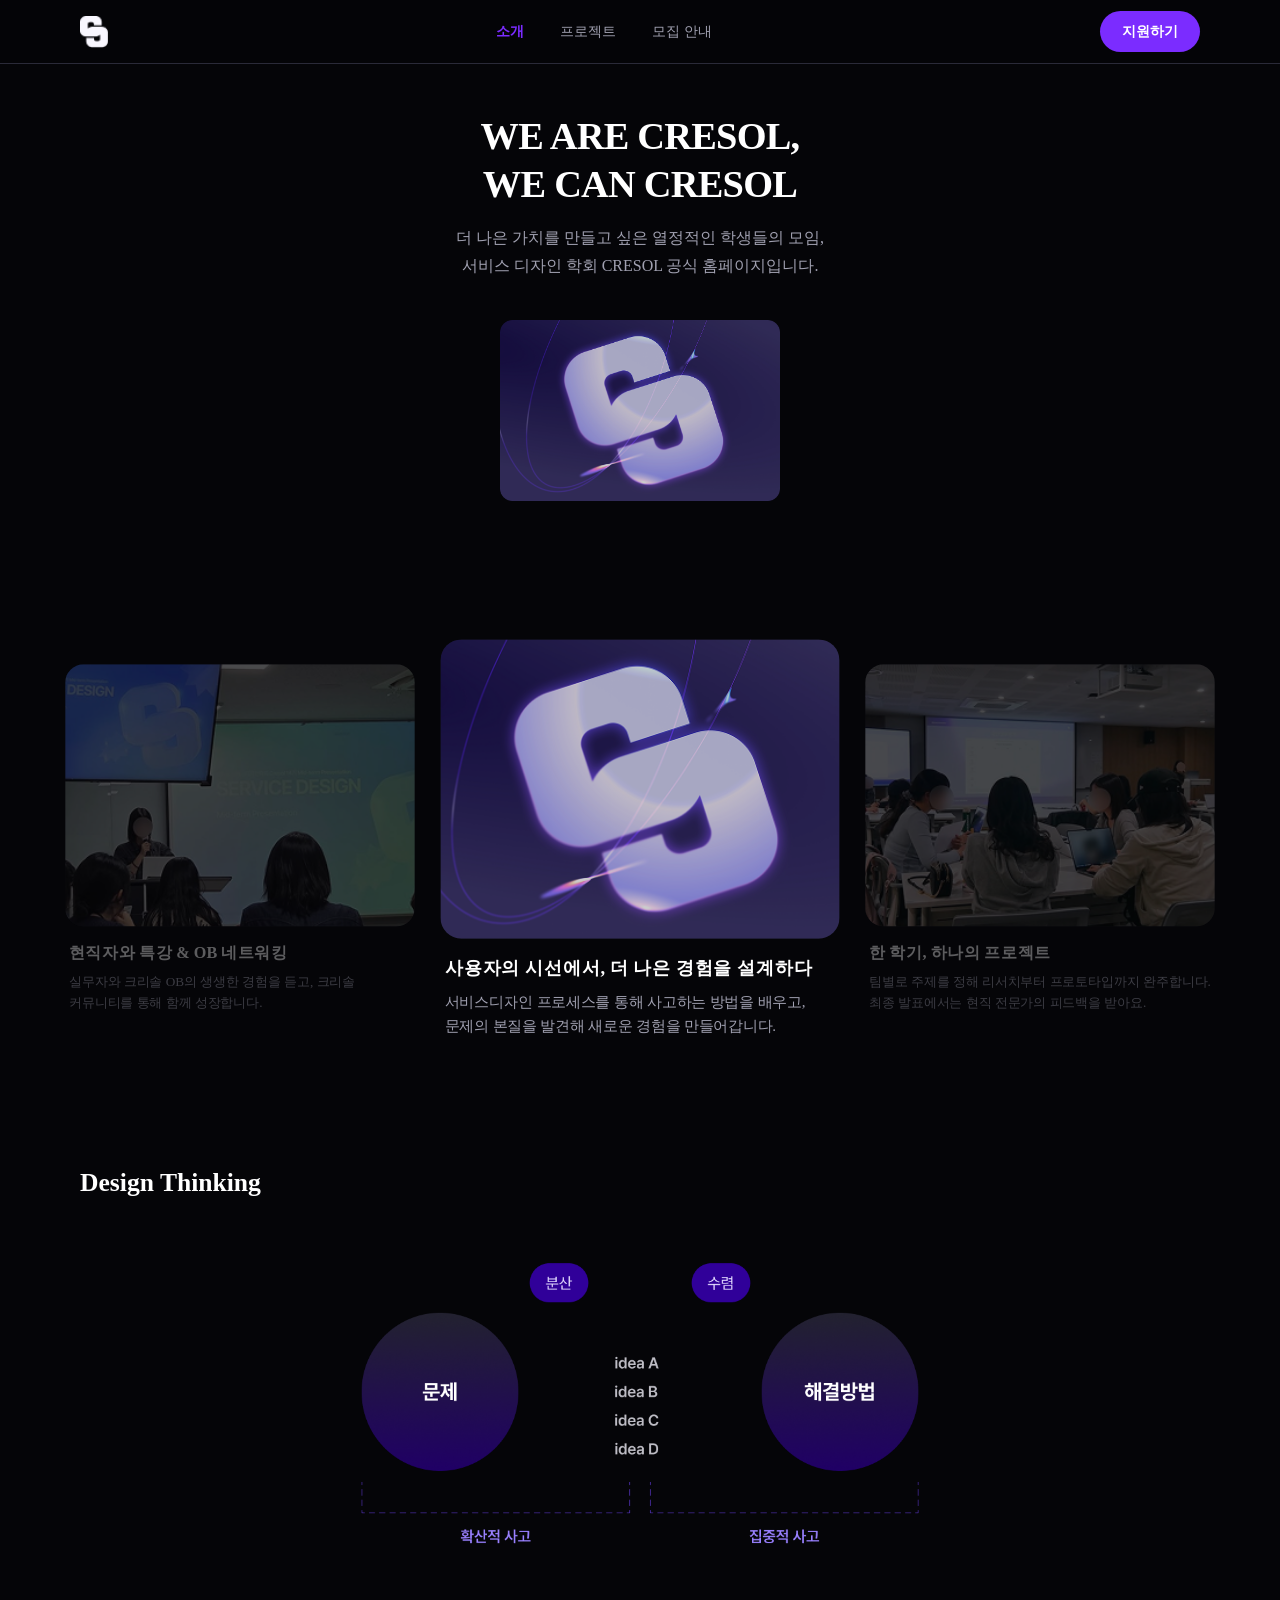
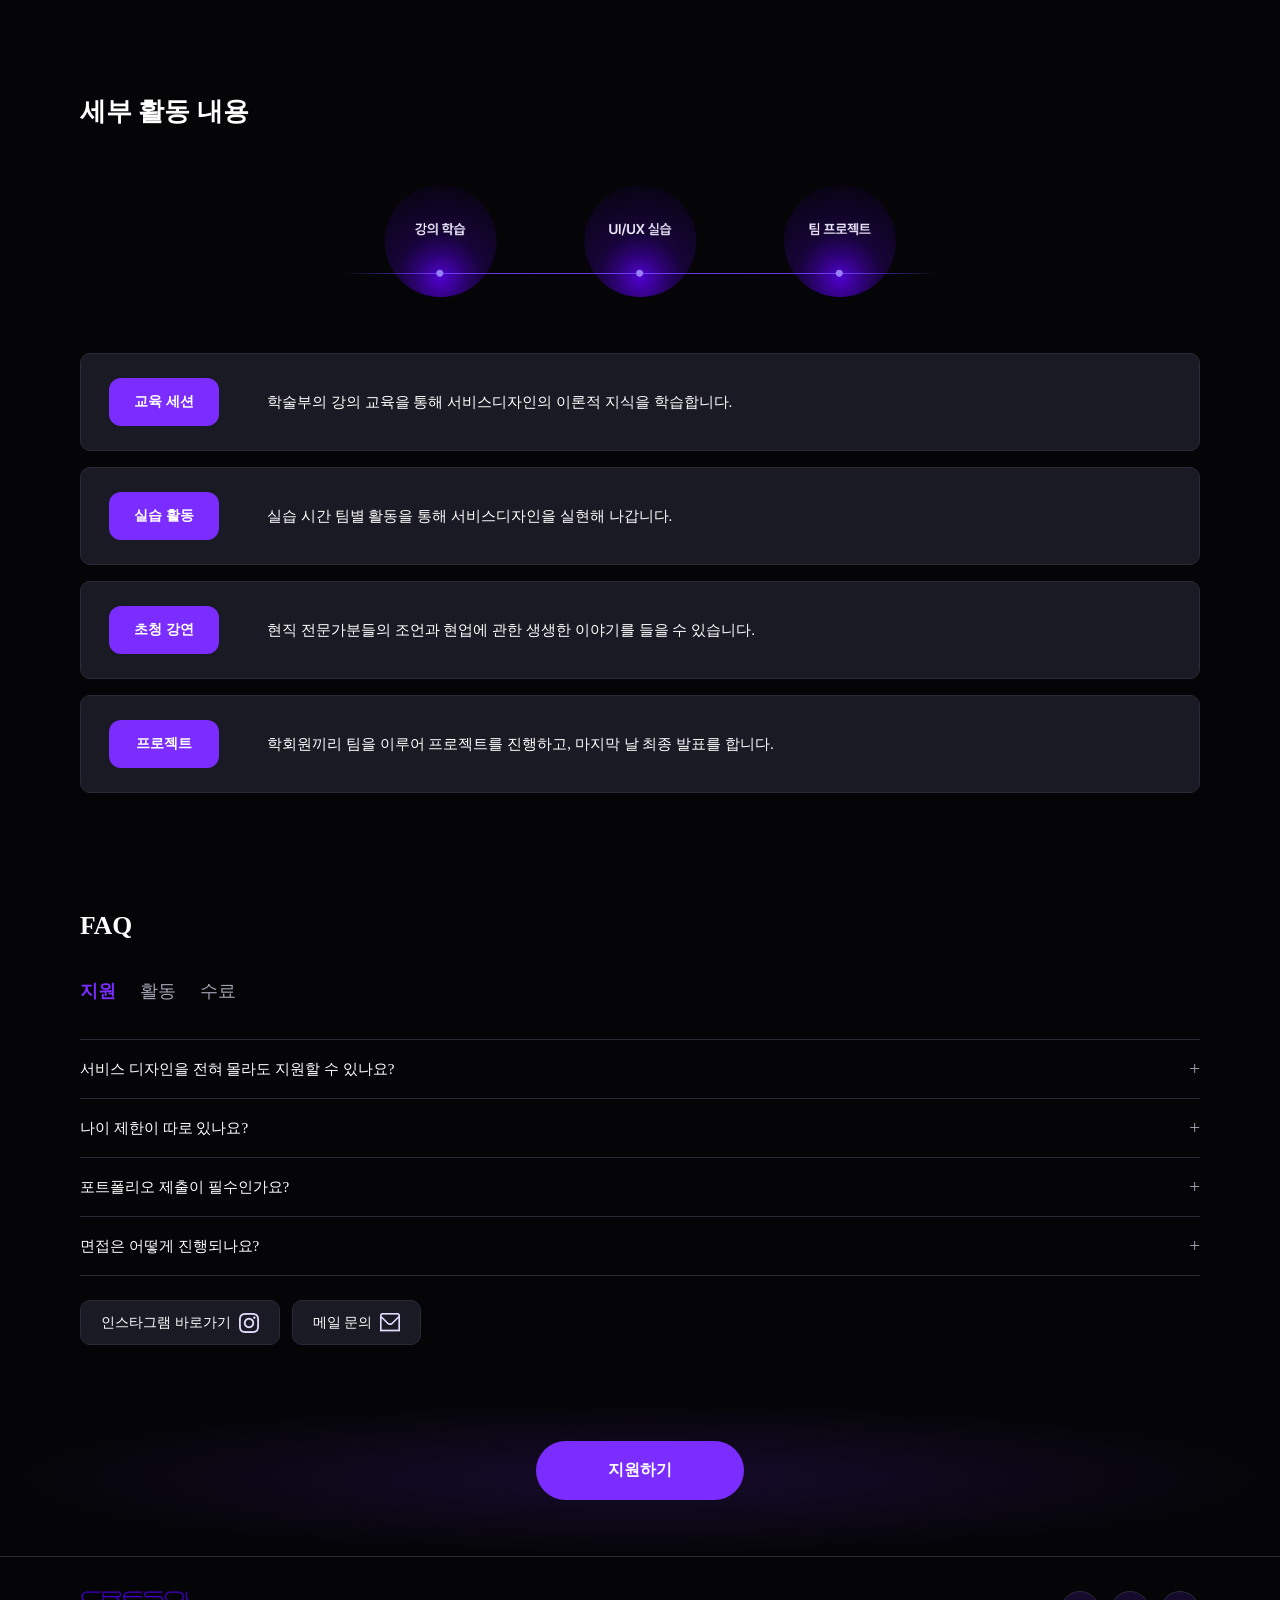
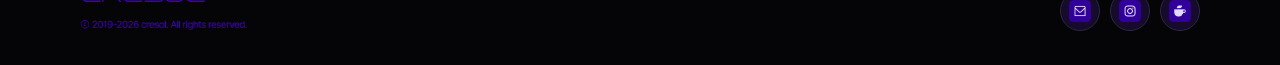
==== index.html @ 6a8fd054 "전반적인 디자인수정, 소개페이지 수정, footer/header 수정" ====
<!DOCTYPE html>
<html lang="ko">
<head>
  <meta charset="UTF-8">
  <meta name="viewport" content="width=device-width, initial-scale=1.0">
  <title>CRESOL | 소개</title>
  <link rel="stylesheet" href="css/main.css">
</head>
<body>

  <header class="header">
    <div class="container header-inner">
      <a href="index.html" class="logo">
        <img src="images/cresol_logo.png" alt="CRESOL 로고">
      </a>
      <nav class="nav" aria-label="메인 메뉴">
        <a href="index.html" class="nav-link active">소개</a>
        <a href="project.html" class="nav-link">프로젝트</a>
        <a href="recruitment.html" class="nav-link">모집 안내</a>
      </nav>
      <a href="apply.html" class="btn-apply">지원하기</a>
      <button class="menu-toggle" aria-label="메뉴 열기"><span></span><span></span><span></span></button>
    </div>
  </header>

  <main>
    <section class="hero" id="hero">
      <div class="container">
        <h1 class="hero-title">WE ARE CRESOL,<br>WE CAN CRESOL</h1>
        <p class="hero-desc">
          더 나은 가치를 만들고 싶은 열정적인 학생들의 모임,<br>
          서비스 디자인 학회 CRESOL 공식 홈페이지입니다.
        </p>
        <div class="hero-logo-center">
          <img src="images/소개_크리솔로고중앙.png" alt="CRESOL 로고">
        </div>
      </div>
    </section>

    <section class="section" id="vision">
      <div class="container">
        <div class="value-carousel">
          <article class="value-card">
            <div class="value-card-image">
              <img src="images/소개_현직자.png" alt="현직자 초청 강연">
            </div>
            <div class="value-card-body">
              <h3 class="value-card-title">현직자와 특강 & OB 네트워킹</h3>
              <p class="value-card-text">실무자와 크리솔 OB의 생생한 경험을 듣고, 크리솔 커뮤니티를 통해 함께 성장합니다.</p>
            </div>
          </article>

          <article class="value-card featured">
            <div class="value-card-image">
              <img src="images/소개_크리솔로고중앙.png" alt="CRESOL">
            </div>
            <div class="value-card-body">
              <h3 class="value-card-title">사용자의 시선에서, 더 나은 경험을 설계하다</h3>
              <p class="value-card-text">서비스디자인 프로세스를 통해 사고하는 방법을 배우고, 문제의 본질을 발견해 새로운 경험을 만들어갑니다.</p>
            </div>
          </article>

          <article class="value-card">
            <div class="value-card-image">
              <img src="images/소개_한학기.png" alt="CRESOL 한 학기 활동">
            </div>
            <div class="value-card-body">
              <h3 class="value-card-title">한 학기, 하나의 프로젝트</h3>
              <p class="value-card-text">팀별로 주제를 정해 리서치부터 프로토타입까지 완주합니다. 최종 발표에서는 현직 전문가의 피드백을 받아요.</p>
            </div>
          </article>


        </div>
      </div>
    </section>

    <section class="section thinking-section" id="thinking">
      <div class="container">
        <h2 class="section-title">Design Thinking</h2>
        <div class="thinking-image">
          <img src="images/디자인씽킹web.png" alt="디자인 씽킹 프로세스 다이어그램">
        </div>
      </div>
    </section>

    <!-- Activities -->
    <section class="section" id="activities">
      <div class="container">
        <h2 class="section-title">세부 활동 내용</h2>
        <div class="activity-icons">
          <div class="scchedule_detail">
            <img src="images/scchedule_detail.png" alt="세부 활동 내용 다이어그램">
          </div>
        </div>
        <div class="activity-list">
          <div class="activity-item">
            <span class="activity-label">교육 세션</span>
            <p></p>
            <p class="activity-desc">학술부의 강의 교육을 통해 서비스디자인의 이론적 지식을 학습합니다.</p>
          </div>
          <div class="activity-item">
            <span class="activity-label">실습 활동</span>
            <p></p>
            <p class="activity-desc">실습 시간 팀별 활동을 통해 서비스디자인을 실현해 나갑니다.</p>
          </div>
          <div class="activity-item">
            <span class="activity-label">초청 강연</span>
            <p></p>
            <p class="activity-desc">현직 전문가분들의 조언과 현업에 관한 생생한 이야기를 들을 수 있습니다.</p>
          </div>
          <div class="activity-item">
            <span class="activity-label">프로젝트</span>
            <p></p>
            <p class="activity-desc">학회원끼리 팀을 이루어 프로젝트를 진행하고, 마지막 날 최종 발표를 합니다.</p>
          </div>
        </div>
      </div>
    </section>

    <section class="section" id="faq">
      <div class="container">
        <h2 class="section-title">FAQ</h2>
    
        <!-- FAQ 탭 메뉴 -->
        <div class="faq-tabs" role="tablist">
          <button class="faq-tab active" data-tab="apply" role="tab">지원</button>
          <button class="faq-tab" data-tab="activity" role="tab">활동</button>
          <button class="faq-tab" data-tab="graduate" role="tab">수료</button>
        </div>
    
        <!-- 1. 지원 패널 -->
        <div class="faq-panel active" data-panel="apply">
          <div class="faq-list">
            
            <div class="faq-item">
              <button class="faq-question">서비스 디자인을 전혀 몰라도 지원할 수 있나요?</button>
              <div class="faq-answer">
                <p>네, 열정만 있다면 전공과 경험에 관계없이 지원할 수 있어요.</p>
                <p>학술 세션에서 기초 개념부터 단계별로 함께 배워나갑니다.</p>
              </div>
            </div>
    
            <div class="faq-item">
              <button class="faq-question">나이 제한이 따로 있나요?</button>
              <div class="faq-answer">
                <p>아니요, 서울에서 활동 가능한 4년제 대학 재학생 및 휴학생이라면 환영합니다.</p>
              </div>
            </div>
    
            <div class="faq-item">
              <button class="faq-question">포트폴리오 제출이 필수인가요?</button>
              <div class="faq-answer">
                <p>선택 사항입니다. 링크 첨부나 메일 발송을 통해 제출해 주시길 바랍니다.</p>
              </div>
            </div>
    
            <div class="faq-item">
              <button class="faq-question">면접은 어떻게 진행되나요?</button>
              <div class="faq-answer">
                <p>온라인 화상면접으로 진행됩니다. 지원 시 참여 가능한 일시를 선택해 주세요.</p>
              </div>
            </div>
    
          </div>
        </div>
    
        <!-- 2. 활동 패널 -->
        <div class="faq-panel" data-panel="activity">
          <div class="faq-list">
    
            <div class="faq-item">
              <button class="faq-question">활동은 어떤 방식으로, 얼마나 자주 진행되나요?</button>
              <div class="faq-answer">
                <p>정규 세션은 매주 1회 이루어지며, 교육 후 팀별 프로젝트 실습을 진행해요.</p>
                <p>한 학기 동안 하나의 프로젝트를 팀과 함께 완성합니다.</p>
              </div>
            </div>
    
            <div class="faq-item">
              <button class="faq-question">프로젝트는 어떻게 진행되나요?</button>
              <div class="faq-answer">
                <p>팀별로 해당 기수 주제에 맞춘 팀별 주제를 선정하고, 리서치부터 서비스 기획까지 직접 수행해요.</p>
                <p>최종 발표에서는 교수님 및 현직 전문가의 피드백을 받을 수 있습니다.</p>
              </div>
            </div>
    
            <div class="faq-item">
              <button class="faq-question">대면 세션 시 장소는 어디인가요?</button>
              <div class="faq-answer">
                <p>서울 내 공유 오피스 혹은 성신여대 스마트혁신 창업센터에서 진행됩니다.</p>
              </div>
            </div>
    
            <div class="faq-item">
              <button class="faq-question">대면/비대면 세션 기준은 어떻게 되나요?</button>
              <div class="faq-answer">
                <p>보통 격주로 진행되며, 상세 예상 일정은 모집안내 페이지를 확인해주시길 바랍니다.</p>
              </div>
            </div>
    
          </div>
        </div>
    
        <!-- 3. 수료 패널 -->
        <div class="faq-panel" data-panel="graduate">
          <div class="faq-list">
    
            <div class="faq-item">
              <button class="faq-question">수료 후에도 활동을 이어갈 수 있나요?</button>
              <div class="faq-answer">
                <p>성실히 수료한 학회원은 OB로 활동할 수 있어요.</p>
                <p>특강, 네트워킹 등 크리솔 커뮤니티로 이어집니다.</p>
              </div>
            </div>
    
            <div class="faq-item">
              <button class="faq-question">활동 기간이 1년으로 나와 있는데, 두 기수 꼭 연속으로 활동해야하나요?</button>
              <div class="faq-answer">
                <p>아니요, 한 학기 활동 후 휴회 할 수 있습니다. 단, 수료증은 두 기수 모두 활동해야만 받을 수 있습니다.</p>
              </div>
            </div>
    
          </div>
        </div>
    
        <!-- 문의 버튼 영역 -->
        <div class="contact-buttons">
          <a href="https://www.instagram.com/cresol_/" class="btn-contact" target="_blank" rel="noopener">
            인스타그램 바로가기 <img src="images/instargram_logo2.png" alt="">
          </a>
          <a href="mailto:cresolops@gmail.com" class="btn-contact">
            메일 문의 <img src="images/mail_logo2.png" alt="">
          </a>
        </div>
    
      </div>
    </section>

    <!-- CTA -->
    <section class="cta-section">
      <div class="cta-glow"></div>
      <div class="container">
        <a href="apply.html" class="btn-cta-large">지원하기</a>
      </div>
    </section>
  </main>

  <footer class="footer">
    <div class="container footer-inner">
      <div class="footer-logo">
        <img src="images/cresol_Framelogo.png" alt="CRESOL">
      </div>
      <div class="footer-sns">
        <a href="mailto:cresolops@gmail.com" aria-label="이메일 문의">
          <img src="images/mail_logo.png" alt="메일">
        </a>
        <a href="https://www.instagram.com/cresol_/" target="_blank" rel="noopener" aria-label="인스타그램">
          <img src="images/instargram_logo.png" alt="인스타그램">
        </a>
        <a href="https://cafe.naver.com/cresol" target="_blank" rel="noopener" aria-label="네이버 카페">
          <img src="images/navercafe_logo.png" alt="네이버 카페">
        </a>
      </div>
    </div>
  </footer>

  <script src="js/main.js"></script>
</body>
</html>
---- css/main.css ----
/* ===== AG Font ===== */
@font-face {
  font-family: "AG";
  src: url("../fonts/AG.woff2") format("woff2"),
       url("../fonts/AG.woff") format("woff"),
       url("../fonts/AG.ttf") format("truetype");
  font-weight: 100 900;
  font-style: normal;
  font-display: swap;
}

/* ===== Reset & Global ===== */
*,
*::before,
*::after {
  box-sizing: border-box;
  margin: 0;
  padding: 0;
}

:root {
  --color-bg: #050508;
  --color-bg-elevated: #12121a;
  --color-bg-card: #1a1a24;
  --color-bg-input: #22222e;
  --color-text: #ffffff;
  --color-text-muted: #a0a0b0;
  --color-border: #2a2a38;
  --color-purple: #7b2cff;
  --color-purple-hover: #6200FF;
  --color-purple-dim: rgba(123, 44, 255, 0.15);
  --font-main: "AG";
  --header-height: 64px;
  --max-width: 1120px;
  --radius: 10px;
  --radius-pill: 999px;
}

html {
  scroll-behavior: smooth;
}

body {
  font-family: var(--font-main);
  color: var(--color-text);
  background: var(--color-bg);
  line-height: 1.65;
  font-size: 15px;
  word-break: keep-all;
  overflow-wrap: break-word;
}

a {
  color: inherit;
  text-decoration: none;
}

img {
  max-width: 100%;
  height: auto;
  display: block;
}

ul {
  list-style: none;
}

button,
input,
select,
textarea {
  font-family: inherit;
}

button {
  cursor: pointer;
  border: none;
  background: none;
}

.container {
  width: min(100% - 32px, var(--max-width));
  margin-inline: auto;
}

.section {
  padding: 56px 0;
}

.section-title {
  font-size: clamp(1.25rem, 4vw, 1.6rem);
  font-weight: 700;
  margin-bottom: 28px;
}

.section-subtitle {
  font-size: 0.95rem;
  color: var(--color-text-muted);
  line-height: 1.7;
}

/* ===== Header ===== */
.header {
  position: sticky;
  top: 0;
  z-index: 100;
  background: rgba(5, 5, 8, 0.92);
  backdrop-filter: blur(12px);
  border-bottom: 1px solid var(--color-border);
  height: var(--header-height);
}

.header-inner {
  display: flex;
  align-items: center;
  justify-content: space-between;
  height: 100%;
  gap: 16px;
}

.logo img {
  height: 32px;
  width: auto;
}

.nav {
  display: flex;
  align-items: center;
  gap: 4px;
  flex: 1;
  justify-content: center;
}

.nav-link {
  padding: 8px 16px;
  font-size: 0.9rem;
  font-weight: 500;
  color: var(--color-text-muted);
  border-radius: var(--radius);
  transition: color 0.2s, background 0.2s;
}

.nav-link:hover,
.nav-link.active {
  color: var(--color-text);
}

.nav-link.active {
  color: var(--color-purple);
  font-weight: 700;
}

.btn-apply {
  display: inline-flex;
  align-items: center;
  justify-content: center;
  padding: 9px 22px;
  background: var(--color-purple);
  color: #fff;
  font-size: 0.875rem;
  font-weight: 600;
  border-radius: var(--radius-pill);
  transition: background 0.2s, transform 0.15s;
  white-space: nowrap;
  flex-shrink: 0;
}

.btn-apply:hover {
  background: var(--color-purple-hover);
}

.menu-toggle {
  display: none;
  flex-direction: column;
  gap: 5px;
  padding: 8px;
}

.menu-toggle span {
  display: block;
  width: 22px;
  height: 2px;
  background: var(--color-text);
  border-radius: 2px;
}

/* ===== Hero (Intro) ===== */
.hero {
  padding: 48px 0 32px;
  text-align: center;
}

.hero-title {
  font-size: clamp(1.5rem, 5vw, 2.4rem);
  font-weight: 800;
  line-height: 1.25;
  margin-bottom: 16px;
  letter-spacing: -0.02em;
}

.hero-desc {
  font-size: clamp(0.85rem, 2.5vw, 1rem);
  color: var(--color-text-muted);
  max-width: 480px;
  margin-inline: auto;
  line-height: 1.75;
}

.hero-logo-center {
  margin: 40px auto;
  max-width: 280px;
}

.hero-logo-center img {
  width: 100%;
  margin-inline: auto;
}

/* ===== Vision / Value Cards Carousel ===== */
.value-carousel {
  display: flex;
  justify-content: center;
  align-items: center;
  gap: 20px;
  position: relative;
  width: 100%;
  max-width: 1200px;
  margin: 0 auto;
  padding: 20px 0;
}

.value-card {
  flex: 0 0 min(85%, 380px);
  background: transparent;
  border: none;
  cursor: pointer;
  /* 부드러운 전환 효과 */
  transition: transform 0.6s cubic-bezier(0.25, 1, 0.5, 1), 
              opacity 0.6s cubic-bezier(0.25, 1, 0.5, 1);
  /* 기본적으로 양 옆 카드는 반투명 및 살짝 축소 */
  opacity: 0.35;
  transform: scale(0.92);
}

/* 데스크톱: 중앙에 선택된 카드 강조 */
.value-card.active {
  opacity: 1;
  transform: scale(1.05);
  cursor: default;
}

/* 이미지 영역 곡률 */
.value-card-image {
  aspect-ratio: 4 / 3;
  overflow: hidden;
  background: var(--color-bg-elevated, #1a1a24);
  border-radius: 20px;
  margin-bottom: 16px;
}

.value-card-image img {
  width: 100%;
  height: 100%;
  object-fit: cover;
}

.value-card-body {
  padding: 0 4px;
}

.value-card-title {
  font-size: 1.1rem;
  font-weight: 700;
  margin-bottom: 8px;
  line-height: 1.4;
  color: var(--color-text, #ffffff);
}

.value-card-text {
  font-size: 0.9rem;
  color: var(--color-text-muted, #a0a0b0);
  line-height: 1.65;
}

/* ===== Design Thinking ===== */

.thinking-label {
  font-size: 0.85rem;
  color: var(--color-purple);
  margin-bottom: 6px;
  font-weight: 600;
}

.thinking-title {
  font-size: clamp(1.1rem, 3vw, 1.35rem);
  font-weight: 700;
  margin-bottom: 10px;
}

.thinking-desc {
  font-size: 0.9rem;
  color: var(--color-text-muted);
  margin-bottom: 28px;
}

.thinking-image {
  max-width: 640px;
  margin-inline: auto;
}

.thinking-image img {
  width: 100%;
}

/* ===== Activity Timeline ===== */
.activity-icons {
  display: flex;
  justify-content: center;
  gap: 24px;
  margin-bottom: 32px;
  flex-wrap: wrap;
}

/* 아이콘 이미지 크기를 0.7배로 축소 */
.activity-icons img {
  transform: scale(0.7);
  /* 만약 여백 크기까지 함께 줄이고 싶다면 아래처럼 width/height를 활용하셔도 좋습니다. */
  /* width: 70%; */
  /* height: auto; */
}

.activity-icon {
  width: 72px;
  height: 72px;
  border-radius: 50%;
  background: var(--color-purple-dim);
  border: 1px solid var(--color-purple);
  display: flex;
  align-items: center;
  justify-content: center;
  font-size: 0.72rem;
  font-weight: 600;
  text-align: center;
  line-height: 1.3;
  color: var(--color-purple);
}

.activity-list {
  display: flex;
  flex-direction: column;
  gap: 16px;
}

.activity-item {
  display: flex;
  align-items: center; /* 데스크톱: 라벨과 설명을 세로 중앙 정렬 */
  gap: 24px;
  background: var(--color-bg-card, #1c1c28);
  border-radius: var(--radius, 16px);
  padding: 24px 28px;
  border: 1px solid var(--color-border, rgba(255, 255, 255, 0.05));
}

/* 라벨을 보라색 배지(버튼 형태)로 변경 */
.activity-label {
  display: inline-flex;
  align-items: center;
  justify-content: center;
  width: 110px;               /* 라벨 상자 고정 너비 */
  height: 48px;              /* 라벨 상자 높이 */
  background-color: var(--color-purple, #6200FF);
  color: #ffffff;
  font-weight: 700;
  font-size: 0.9rem;
  border-radius: 12px;       /* 둥근 모서리 */
  flex-shrink: 0;            /* 크기가 줄어들지 않도록 고정 */
  text-align: center;
}

/* 설명 텍스트 스타일 */
.activity-desc {
  font-size: 0.95rem;
  color: var(--color-text, #ffffff);
  line-height: 1.6;
  margin: 0;
}

/* ===== 모바일 반응형 (768px 이하일 때 두번째 사진처럼 변경) ===== */
@media (max-width: 768px) {
  .activity-item {
    flex-direction: column;  /* 위아래 세로 배치 */
    align-items: flex-start; /* 왼쪽 정렬 */
    gap: 16px;
    padding: 20px;
  }

  .activity-label {
    width: auto;             /* 모바일에서는 글자 길이에 맞춰 너비 자동 수용 */
    padding: 0 16px;         /* 좌우 여백 */
    height: 40px;            /* 모바일 배지 높이 살짝 축소 */
    font-size: 0.85rem;
  }

  .activity-desc {
    font-size: 0.875rem;
  }
}

/* ===== FAQ Tabs ===== */
.faq-tabs {
  display: flex;
  gap: 24px; /* 글자 간격 조정 */
  margin-bottom: 32px;
  flex-wrap: wrap;
}

.faq-tab {
  padding: 4px 0;
  font-size: 1.1rem;
  font-weight: 500;
  color: var(--color-text-muted);
  background: transparent;
  border: none;
  cursor: pointer;
  transition: all 0.2s;
}

/* 선택된 탭(active) 및 마우스 호버 시 글자 강조 */
.faq-tab.active,
.faq-tab:hover {
  background: transparent;
  color: var(--color-purple); /* 또는 활성화하고 싶은 글자 색상 */
  font-weight: 700;
}

/* ===== FAQ Panels ===== */
.faq-panel {
  display: none;
}

.faq-panel.active {
  display: block;
}

/* ===== FAQ List & Item ===== */
.faq-list {
  border-top: 1px solid var(--color-border);
}

.faq-item {
  border-bottom: 1px solid var(--color-border);
}

.faq-question {
  width: 100%;
  display: flex;
  align-items: center;
  justify-content: space-between;
  gap: 16px;
  padding: 18px 0;
  font-size: 0.95rem;
  font-weight: 500;
  text-align: left;
  color: var(--color-text);
  background: transparent;
  border: none;
  cursor: pointer;
}

.faq-question::after {
  content: "+";
  font-size: 1.2rem;
  color: var(--color-text-muted);
  flex-shrink: 0;
}

.faq-item.open .faq-question::after {
  content: "−";
}

/* 답변 영역 스타일 */
.faq-answer {
  max-height: 0;
  overflow: hidden;
  opacity: 0;
  transition: all 0.3s ease;
}

/* 답변이 열렸을 때 */
.faq-item.open .faq-answer {
  max-height: 500px;
  opacity: 1;
  padding-top: 4px;
  padding-bottom: 20px;
}

/* 답변 텍스트(p 태그) - 폰트 크기, 두께, 색상 조정 */
.faq-answer p {
  font-size: 0.85rem;                /* 질문(0.95rem)보다 더 작은 크기 */
  font-weight: 400;                 /* 더 얇은 글씨 두께 */
  color: rgba(255, 255, 255, 0.65);  /* 흐린 반투명 흰색 (또나 var(--color-text-muted)) */
  line-height: 1.6;                 /* 줄간격 설정 */
  margin-bottom: 6px;               /* 문단 간격 */
}

/* 마지막 문단 밑 여백 제거 */
.faq-answer p:last-child {
  margin-bottom: 0;
}

.contact-buttons {
  display: flex;
  gap: 12px;
  margin-top: 24px;
  flex-wrap: wrap;
}

.btn-contact {
  display: inline-flex;
  align-items: center;
  gap: 8px;
  padding: 10px 20px;
  background: var(--color-bg-card);
  color: var(--color-text);
  font-size: 0.875rem;
  font-weight: 500;
  border-radius: var(--radius);
  border: 1px solid var(--color-border);
  transition: border-color 0.2s, background 0.2s;
}

.btn-contact:hover {
  border-color: var(--color-purple);
  background: var(--color-purple-dim);
}

.btn-contact img {
  width: 20px;
  height: 20px;
  object-fit: contain;
}

/* ===== CTA ===== */
.cta-section {
  padding: 40px 0 56px;
  text-align: center;
  position: relative;
}

.cta-glow {
  position: absolute;
  inset: 0;
  background: radial-gradient(ellipse at center, var(--color-purple-dim) 0%, transparent 70%);
  pointer-events: none;
}

.btn-cta-large {
  position: relative;
  display: inline-flex;
  align-items: center;
  justify-content: center;
  padding: 16px 72px;
  background: var(--color-purple);
  color: #fff;
  font-size: 1rem;
  font-weight: 600;
  border-radius: var(--radius-pill);
  transition: background 0.2s, transform 0.15s;
}

.btn-cta-large:hover {
  background: var(--color-purple-hover);
  transform: translateY(-1px);
}

/* ===== Project Page ===== */
.page-header {
  padding: 40px 0 24px;
}

.page-title {
  font-size: clamp(1.5rem, 4vw, 2rem);
  font-weight: 800;
  margin-bottom: 20px;
}

.filter-select {
  display: inline-flex;
  align-items: center;
  gap: 8px;
  padding: 10px 18px;
  border: 1px solid var(--color-border);
  border-radius: var(--radius-pill);
  font-size: 0.875rem;
  background: var(--color-bg-card);
  color: var(--color-text);
}

.filter-select select {
  border: none;
  background: transparent;
  font-family: inherit;
  font-size: inherit;
  color: inherit;
  cursor: pointer;
  outline: none;
}

.project-grid {
  display: grid;
  grid-template-columns: repeat(3, 1fr);
  gap: 20px;
  margin-bottom: 40px;
}

.project-card {
  border-radius: var(--radius);
  overflow: hidden;
  background: var(--color-bg-card);
  border: 1px solid var(--color-border);
  transition: transform 0.2s, border-color 0.2s;
  display: block;
}

.project-card:hover {
  transform: translateY(-3px);
  border-color: var(--color-purple);
}

.project-cover {
  aspect-ratio: 16 / 10;
  overflow: hidden;
  background: var(--color-bg-elevated);
}

.project-cover img {
  width: 100%;
  height: 100%;
  object-fit: cover;
}

.project-body {
  padding: 14px 16px 18px;
}

.project-cohort {
  display: inline-block;
  font-size: 0.72rem;
  font-weight: 600;
  color: var(--color-purple);
  background: var(--color-purple-dim);
  padding: 3px 10px;
  border-radius: var(--radius-pill);
  margin-bottom: 8px;
}

.project-name {
  font-size: 0.95rem;
  font-weight: 700;
  margin-bottom: 6px;
}

.project-desc {
  font-size: 0.8rem;
  color: var(--color-text-muted);
  line-height: 1.5;
  display: -webkit-box;
  -webkit-line-clamp: 2;
  -webkit-box-orient: vertical;
  overflow: hidden;
}

/* ===== Pagination ===== */
.pagination {
  display: flex;
  align-items: center;
  justify-content: center;
  gap: 4px;
  padding-bottom: 56px;
}

.pagination button {
  min-width: 36px;
  height: 36px;
  display: flex;
  align-items: center;
  justify-content: center;
  font-size: 0.875rem;
  color: var(--color-text-muted);
  border-radius: var(--radius);
  transition: background 0.15s, color 0.15s;
}

.pagination button:hover:not(:disabled) {
  background: var(--color-bg-card);
  color: var(--color-text);
}

.pagination button.active {
  background: var(--color-purple);
  color: #fff;
  font-weight: 600;
}

.pagination button:disabled {
  opacity: 0.3;
  cursor: not-allowed;
}

/* ===== Project Detail ===== */
.detail-hero {
  padding: 40px 0 32px;
}

.detail-cohort {
  display: inline-block;
  font-size: 0.8rem;
  font-weight: 600;
  color: var(--color-purple);
  margin-bottom: 12px;
}

.detail-title {
  font-size: clamp(1.4rem, 4vw, 2rem);
  font-weight: 800;
  margin-bottom: 12px;
}

.detail-desc {
  color: var(--color-text-muted);
  font-size: 0.95rem;
  line-height: 1.7;
  margin-bottom: 32px;
}

.detail-cover {
  border-radius: var(--radius);
  overflow: hidden;
  margin-bottom: 24px;
  border: 1px solid var(--color-border);
}

.detail-gallery {
  display: grid;
  grid-template-columns: repeat(2, 1fr);
  gap: 12px;
}

.detail-gallery img {
  border-radius: var(--radius);
  border: 1px solid var(--color-border);
}

.detail-members {
  margin-top: 24px;
  padding: 20px;
  background: var(--color-bg-card);
  border-radius: var(--radius);
  border: 1px solid var(--color-border);
}

.detail-members h3 {
  font-size: 0.9rem;
  margin-bottom: 8px;
  color: var(--color-purple);
}

.detail-members p {
  font-size: 0.875rem;
  color: var(--color-text-muted);
}

.btn-back {
  display: inline-flex;
  align-items: center;
  gap: 6px;
  margin-bottom: 24px;
  font-size: 0.875rem;
  color: var(--color-text-muted);
  transition: color 0.2s;
}

.btn-back:hover {
  color: var(--color-purple);
}

/* ===== Recruitment ===== */
.schedule-timeline {
  display: flex;
  align-items: stretch;
  gap: 8px;
  flex-wrap: wrap;
}

.schedule-step {
  flex: 1;
  min-width: 130px;
  background: var(--color-bg-card);
  border-radius: var(--radius);
  padding: 18px 14px;
  text-align: center;
  border: 1px solid var(--color-border);
}

.schedule-step-title {
  font-size: 0.85rem;
  font-weight: 700;
  margin-bottom: 6px;
}

.schedule-step-date {
  font-size: 0.8rem;
  color: var(--color-text-muted);
}

.schedule-arrow {
  display: flex;
  align-items: center;
  color: var(--color-purple);
  font-size: 1.1rem;
}

.schedule-note {
  margin-top: 14px;
  font-size: 0.8rem;
  color: var(--color-text-muted);
}

.info-table {
  width: 100%;
  border-collapse: collapse;
}

.info-table tr {
  border-bottom: 1px solid var(--color-border);
}

.info-table th,
.info-table td {
  padding: 16px 0;
  text-align: left;
  font-size: 0.9rem;
  vertical-align: top;
}

.info-table th {
  width: 110px;
  font-weight: 600;
  color: var(--color-text);
}

.info-table td {
  color: var(--color-text-muted);
}

.eligibility-box {
  background: var(--color-bg-card);
  border-radius: var(--radius);
  padding: 24px;
  font-size: 0.95rem;
  line-height: 1.7;
  border: 1px solid var(--color-border);
}

.week-grid {
  display: grid;
  grid-template-columns: repeat(3, 1fr);
  gap: 12px;
}

.week-card {
  background: var(--color-bg-card);
  border-radius: var(--radius);
  padding: 16px;
  border: 1px solid var(--color-border);
  min-height: 120px;
}

.week-card-num {
  font-size: 0.75rem;
  font-weight: 700;
  color: var(--color-purple);
  margin-bottom: 8px;
}

.week-card-title {
  font-size: 0.85rem;
  font-weight: 600;
  margin-bottom: 6px;
}

.week-card-desc {
  font-size: 0.75rem;
  color: var(--color-text-muted);
  line-height: 1.5;
}

/* ===== Apply Form ===== */
.apply-form-section {
  padding-top: 0;
  padding-bottom: 64px;
}

.apply-form {
  max-width: 760px;
  margin-inline: auto;
}

.form-fieldset {
  border: none;
  margin-bottom: 40px;
}

.form-legend {
  font-size: 1.15rem;
  font-weight: 700;
  margin-bottom: 20px;
  padding-bottom: 12px;
  border-bottom: 2px solid var(--color-purple);
  width: 100%;
}

.form-group {
  margin-bottom: 18px;
}

.form-row {
  display: grid;
  grid-template-columns: 1fr 1fr;
  gap: 16px;
}

.form-label {
  display: block;
  font-size: 0.875rem;
  font-weight: 600;
  margin-bottom: 8px;
}

.required {
  color: #ff6b6b;
}

.form-input,
.form-textarea,
.form-select {
  width: 100%;
  padding: 12px 16px;
  border: 1px solid var(--color-border);
  border-radius: var(--radius);
  font-family: inherit;
  font-size: 0.95rem;
  background: var(--color-bg-input);
  color: var(--color-text);
  transition: border-color 0.2s;
}

.form-input:focus,
.form-textarea:focus,
.form-select:focus {
  outline: none;
  border-color: var(--color-purple);
}

.form-textarea {
  resize: vertical;
  min-height: 140px;
  line-height: 1.65;
}

.form-checkbox-label,
.form-radio-label {
  display: flex;
  align-items: flex-start;
  gap: 10px;
  font-size: 0.875rem;
  cursor: pointer;
  margin-bottom: 8px;
}

.form-checkbox-label input,
.form-radio-label input {
  width: 18px;
  height: 18px;
  margin-top: 2px;
  flex-shrink: 0;
  accent-color: var(--color-purple);
}

.form-radio-group {
  display: flex;
  flex-wrap: wrap;
  gap: 12px 20px;
}

.form-help {
  margin-top: 10px;
  font-size: 0.8rem;
  color: var(--color-text-muted);
  line-height: 1.6;
}

.privacy-box {
  background: var(--color-bg-card);
  border: 1px solid var(--color-border);
  border-radius: var(--radius);
  padding: 16px;
  font-size: 0.8rem;
  color: var(--color-text-muted);
  line-height: 1.65;
  max-height: 160px;
  overflow-y: auto;
  margin-bottom: 12px;
}

.photo-upload {
  display: flex;
  gap: 16px;
  align-items: flex-start;
}

.photo-preview {
  width: 100px;
  height: 130px;
  background: var(--color-bg-input);
  border: 1px dashed var(--color-border);
  border-radius: var(--radius);
  display: flex;
  align-items: center;
  justify-content: center;
  font-size: 0.75rem;
  color: var(--color-text-muted);
  overflow: hidden;
  flex-shrink: 0;
}

.photo-preview img {
  width: 100%;
  height: 100%;
  object-fit: cover;
}

.dob-row {
  display: flex;
  gap: 8px;
}

.dob-row select {
  flex: 1;
}

.skills-grid {
  display: grid;
  grid-template-columns: repeat(3, 1fr);
  gap: 10px;
}

.schedule-grid {
  overflow-x: auto;
  margin-top: 12px;
}

.schedule-grid table {
  width: 100%;
  border-collapse: collapse;
  font-size: 0.8rem;
  min-width: 400px;
}

.schedule-grid th,
.schedule-grid td {
  border: 1px solid var(--color-border);
  padding: 8px;
  text-align: center;
}

.schedule-grid th {
  background: var(--color-bg-card);
  font-weight: 600;
}

.autosave-status {
  font-size: 0.85rem;
  color: var(--color-text-muted);
  min-height: 1.4em;
  margin-top: 8px;
  opacity: 0;
  transition: opacity 0.3s;
}

.autosave-status.visible {
  opacity: 1;
}

.autosave-status.saved,
.autosave-status.restored {
  color: #6ee7a0;
}

.autosave-status.error {
  color: #ff6b6b;
}

.form-message {
  font-size: 0.9rem;
  line-height: 1.6;
  white-space: pre-line;
  margin-bottom: 16px;
}

.form-message.error {
  color: #ff6b6b;
  padding: 12px 16px;
  background: rgba(255, 107, 107, 0.1);
  border-radius: var(--radius);
}

.form-message.success {
  color: #6ee7a0;
  padding: 12px 16px;
  background: rgba(110, 231, 160, 0.1);
  border-radius: var(--radius);
}

.form-actions {
  display: flex;
  gap: 12px;
  justify-content: center;
  flex-wrap: wrap;
  padding-top: 8px;
}

.btn-form-primary,
.btn-form-secondary {
  padding: 14px 48px;
  font-size: 0.95rem;
  font-weight: 600;
  border-radius: var(--radius-pill);
  transition: background 0.2s, opacity 0.2s;
}

.btn-form-primary {
  background: var(--color-purple);
  color: #fff;
}

.btn-form-primary:hover:not(:disabled) {
  background: var(--color-purple-hover);
}

.btn-form-primary:disabled {
  opacity: 0.5;
  cursor: not-allowed;
}

.btn-form-secondary {
  background: var(--color-bg-card);
  color: var(--color-text);
  border: 1px solid var(--color-border);
}

.btn-form-secondary:hover:not(:disabled) {
  border-color: var(--color-purple);
}

.apply-intro {
  margin-bottom: 32px;
  font-size: 0.9rem;
  color: var(--color-text-muted);
  line-height: 1.7;
}

.apply-intro a {
  color: var(--color-purple);
  text-decoration: underline;
}

/* ===== Complete Page ===== */
.complete-section {
  min-height: calc(100vh - var(--header-height) - 120px);
  display: flex;
  flex-direction: column;
  justify-content: center;
  padding: 64px 0;
}

.complete-title {
  font-size: clamp(1.5rem, 5vw, 2.2rem);
  font-weight: 800;
  margin-bottom: 16px;
}

.complete-desc {
  font-size: 1rem;
  color: var(--color-text-muted);
  margin-bottom: 48px;
  line-height: 1.7;
}

.btn-complete {
  display: inline-flex;
  padding: 14px 56px;
  background: var(--color-bg-card);
  color: var(--color-text);
  font-size: 0.95rem;
  font-weight: 600;
  border-radius: var(--radius);
  border: 1px solid var(--color-border);
  transition: border-color 0.2s;
}

.btn-complete:hover {
  border-color: var(--color-purple);
}

/* ===== Footer ===== */
.footer {
  background: var(--color-bg);
  border-top: 1px solid var(--color-border);
  padding: 32px 0;
}

.footer-inner {
  display: flex;
  align-items: center;
  justify-content: space-between;
  gap: 24px;
  flex-wrap: wrap;
}

.footer-logo img {
  height: 44px;
  width: auto;
}

.footer-sns {
  display: flex;
  gap: 10px;
}

.footer-sns a {
  display: flex;
  align-items: center;
  justify-content: center;
  width: 40px;
  height: 40px;
  border-radius: 50%;
  overflow: hidden;
  background: var(--color-purple-dim);
  border: 1px solid var(--color-border);
  transition: border-color 0.2s, transform 0.15s;
}

.footer-sns a:hover {
  border-color: var(--color-purple);
  transform: translateY(-2px);
}

.footer-sns img {
  width: 22px;
  height: 22px;
  object-fit: contain;
}

/* ===== Responsive ===== */
@media (max-width: 900px) {
  .project-grid {
    grid-template-columns: repeat(2, 1fr);
  }

  .week-grid {
    grid-template-columns: repeat(2, 1fr);
  }

  .activity-item {
    grid-template-columns: 1fr;
    gap: 8px;
  }
}

@media (max-width: 768px) {
  .menu-toggle {
    display: flex;
  }

  .nav {
    display: none;
    position: absolute;
    top: var(--header-height);
    left: 0;
    right: 0;
    flex-direction: column;
    background: var(--color-bg);
    border-bottom: 1px solid var(--color-border);
    padding: 12px 16px;
  }

  .nav.open {
    display: flex;
  }

  .nav-link {
    width: 100%;
    padding: 12px 16px;
  }

  .header-inner .btn-apply {
    display: none;
  }

  .header-inner .btn-apply.mobile-show {
    display: inline-flex;
  }

  .project-grid {
    grid-template-columns: 1fr;
  }

  .form-row {
    grid-template-columns: 1fr;
  }

  .skills-grid {
    grid-template-columns: repeat(2, 1fr);
  }

  .photo-upload {
    flex-direction: column;
  }

  .schedule-timeline {
    flex-direction: column;
  }

  .schedule-arrow {
    transform: rotate(90deg);
    justify-content: center;
  }

  .detail-gallery {
    grid-template-columns: 1fr;
  }
}

/* ===== 모바일 반응형 (768px 이하일 때 세로 배치) ===== */
@media (max-width: 768px) {
  .value-carousel {
    flex-direction: column; /* 세로 세열 */
    gap: 36px;
  }

  .value-card {
    flex: 1 1 100%;
    width: 100%;
    max-width: 100%;
    opacity: 1 !important;    /* 모바일에서는 모두 선명하게 */
    transform: none !important; /* 모바일 크기 변형 해제 */
    cursor: default;
  }
}

@media (max-width: 320px) {
  .container {
    width: min(100% - 24px, var(--max-width));
  }

  .btn-cta-large {
    padding: 14px 48px;
    width: 100%;
  }
}
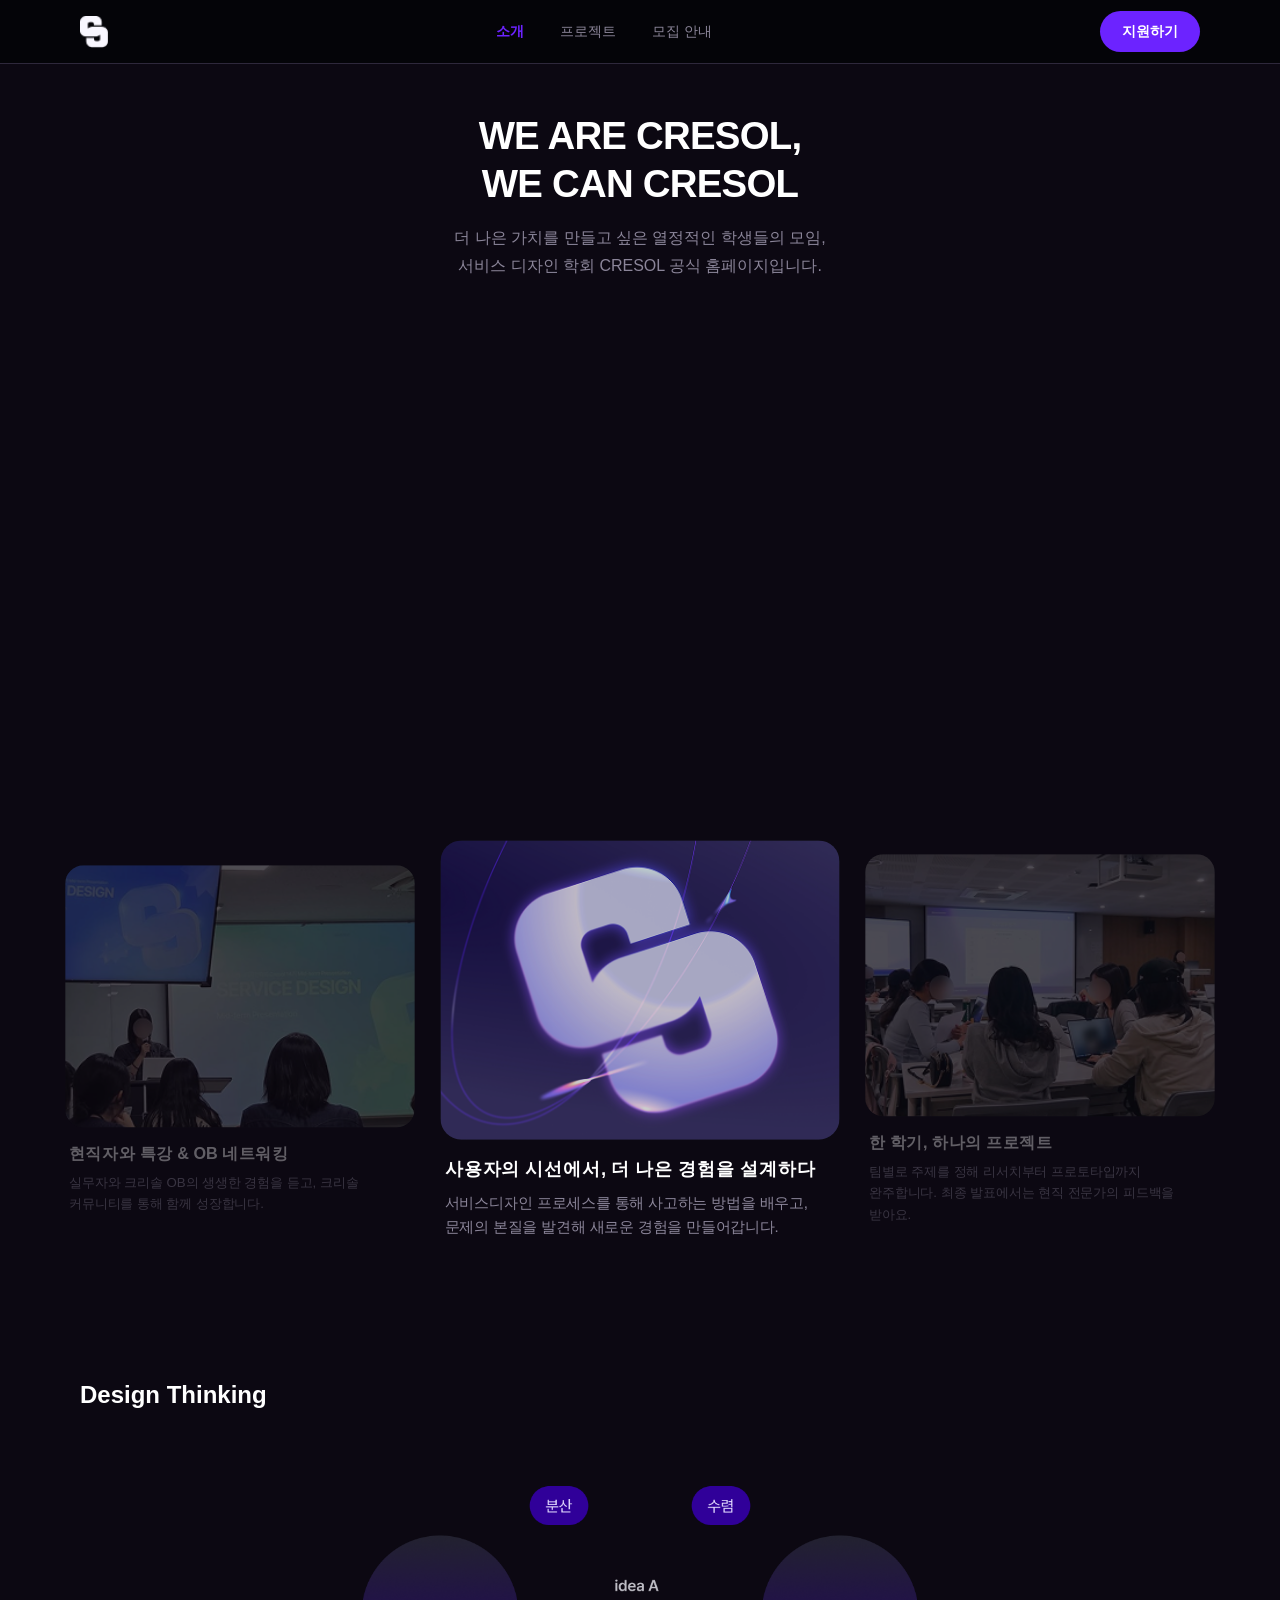
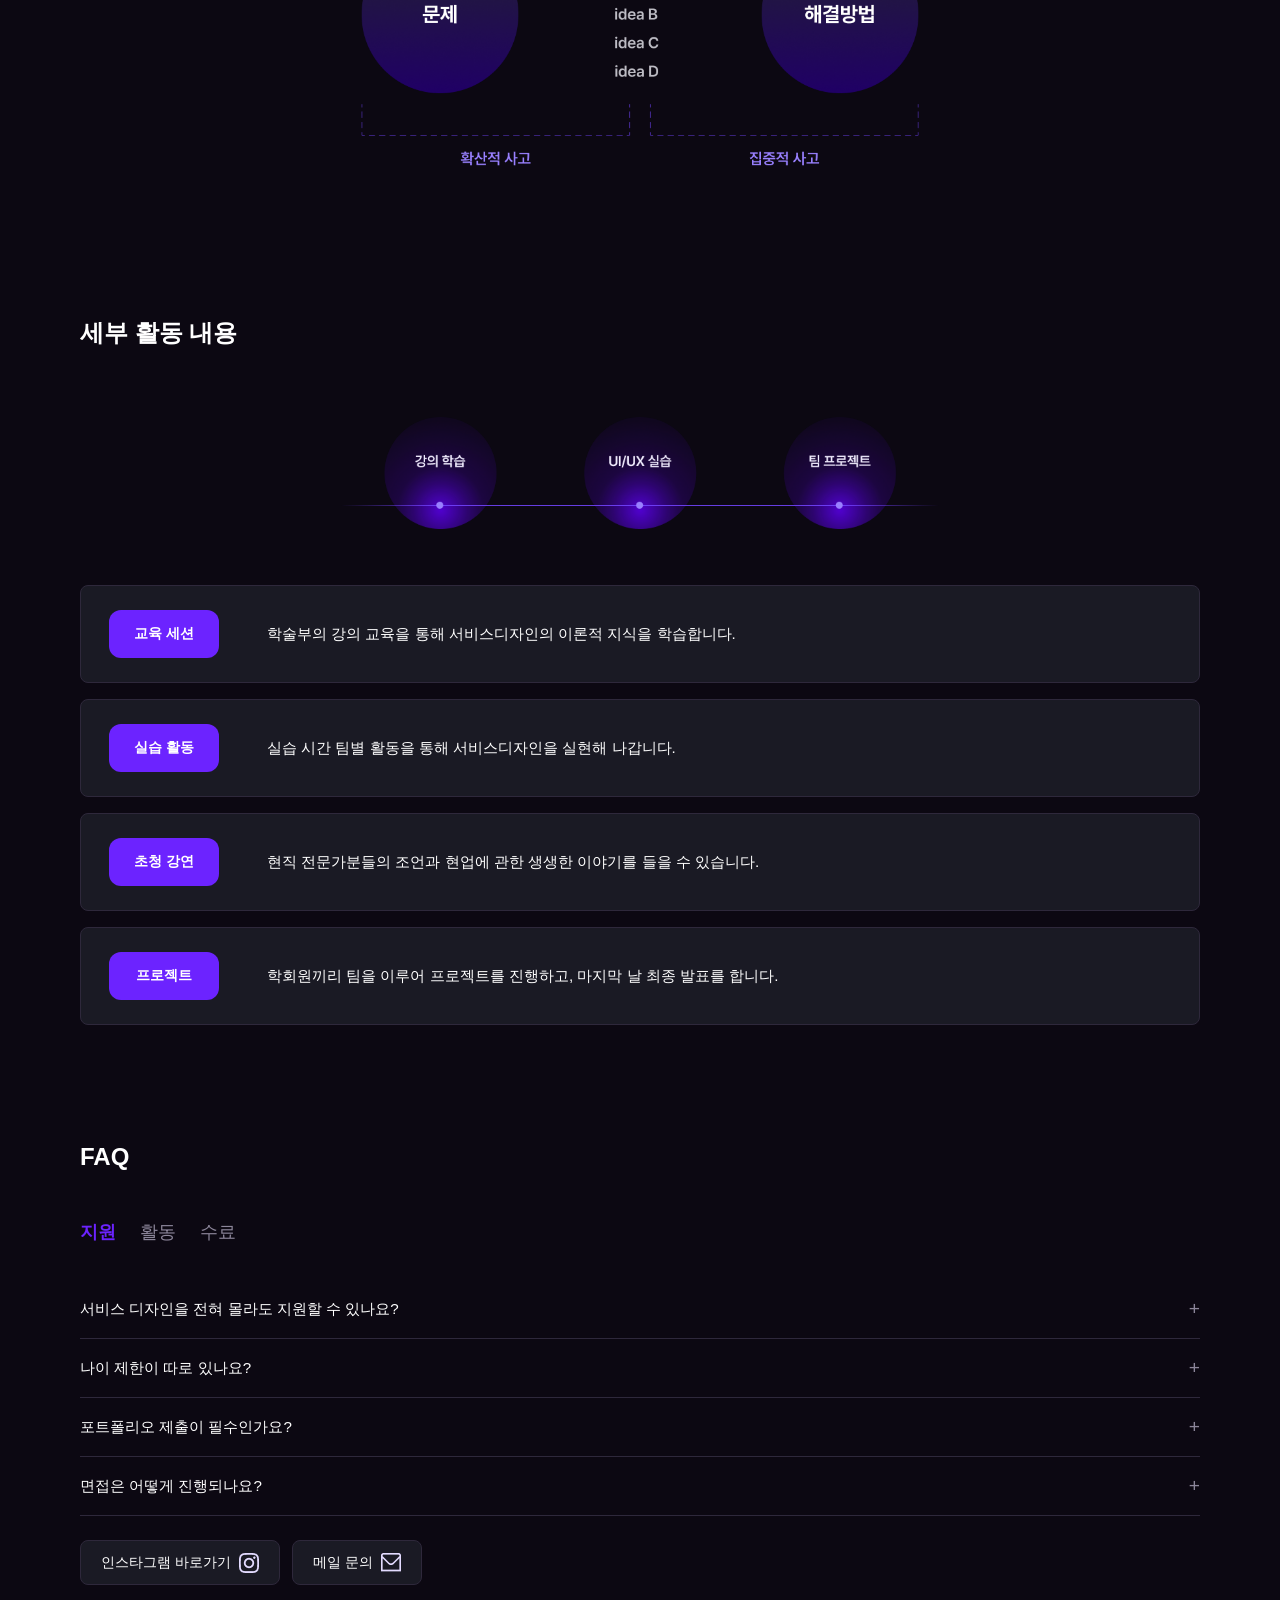
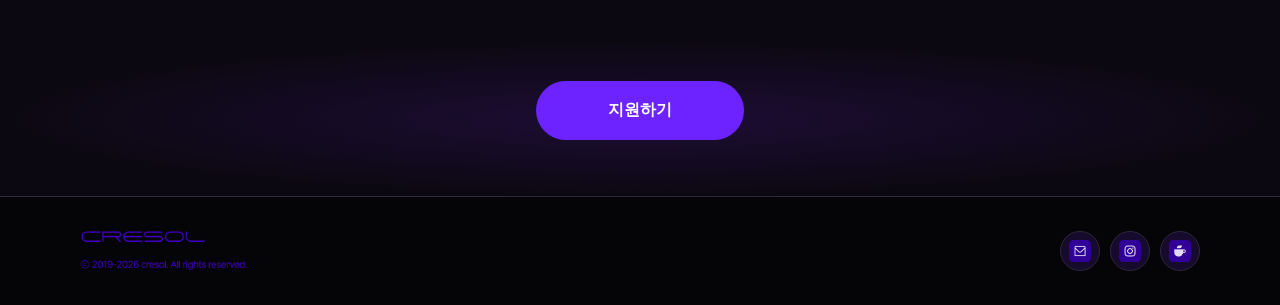
==== commit 7cd18cf6: "소개, 모집 완료, 프로젝트 수정중" ====
--- a/index.html
+++ b/index.html
@@ -31,8 +31,10 @@
           더 나은 가치를 만들고 싶은 열정적인 학생들의 모임,<br>
           서비스 디자인 학회 CRESOL 공식 홈페이지입니다.
         </p>
-        <div class="hero-logo-center">
-          <img src="images/소개_크리솔로고중앙.png" alt="CRESOL 로고">
+        <div class="cresol_motion">
+          <video src="images/cresol_motion_01.mp4" autoplay loop muted playsinline width="100%">
+            사용자의 브라우저가 비디오 태그를 지원하지 않습니다.
+          </video>
         </div>
       </div>
     </section>
@@ -229,7 +231,7 @@
           <a href="https://www.instagram.com/cresol_/" class="btn-contact" target="_blank" rel="noopener">
             인스타그램 바로가기 <img src="images/instargram_logo2.png" alt="">
           </a>
-          <a href="mailto:cresolops@gmail.com" class="btn-contact">
+          <a href="https://mail.google.com/mail/?view=cm&fs=1&to=cresolops@gmail.com" class="btn-contact">
             메일 문의 <img src="images/mail_logo2.png" alt="">
           </a>
         </div>
@@ -252,7 +254,7 @@
         <img src="images/cresol_Framelogo.png" alt="CRESOL">
       </div>
       <div class="footer-sns">
-        <a href="mailto:cresolops@gmail.com" aria-label="이메일 문의">
+        <a href="https://mail.google.com/mail/?view=cm&fs=1&to=cresolops@gmail.com" target="_blank" aria-label="이메일 문의">
           <img src="images/mail_logo.png" alt="메일">
         </a>
         <a href="https://www.instagram.com/cresol_/" target="_blank" rel="noopener" aria-label="인스타그램">
--- a/css/main.css
+++ b/css/main.css
@@ -93,10 +93,20 @@
   margin-bottom: 28px;
 }
 
+/* 문단 기본 스타일 및 문단 간 여백 */
 .section-subtitle {
   font-size: 0.95rem;
   color: var(--color-text-muted);
   line-height: 1.7;
+  margin-bottom: 1.25rem; /* 문단 사이 공간 추가 (원하는 크기로 조절 가능) */
+}
+
+/* 마지막 온라인 면접 안내 문구 스타일 */
+.section-notice {
+  font-size: 0.85rem;     /* 기존 0.95rem보다 작게 설정 */
+  color: #9980FF;          /* 지정한 보라색 설정 */
+  line-height: 1.7;
+  margin-top: 1.5rem;      /* 위 문단과의 간격 */
 }
 
 /* ===== Header ===== */
@@ -206,14 +216,20 @@
   line-height: 1.75;
 }
 
-.hero-logo-center {
-  margin: 40px auto;
-  max-width: 280px;
-}
-
-.hero-logo-center img {
+.cresol_motion {
+  /* margin-top: 10px; /* 텍스트와 영상 사이의 여백 */
   width: 100%;
-  margin-inline: auto;
+  max-width: 900px; /* PC 화면에서 영상이 너무 거대해지는 것을 방지 */
+  margin-inline: auto; /* 컨테이너 중앙 정렬 */
+  border-radius: 16px; /* (선택) 영상 모서리를 둥글게 */
+  overflow: hidden; /* 둥근 모서리 밖으로 삐져나가는 영상 숨김 */
+}
+
+.cresol_motion video {
+  display: block; /* 하단 여백 버그 방지 */
+  width: 100%;
+  height: auto;
+  object-fit: cover;
 }
 
 /* ===== Vision / Value Cards Carousel ===== */
@@ -385,6 +401,22 @@
   margin: 0;
 }
 
+/* ===== 세부 활동 내용 다이어그램 모바일 크기 조정 (현재의 1.5배) ===== */
+@media (max-width: 768px) {
+  .scchedule_detail img {
+    /* 기존 0.7 스케일의 1.5배 크기인 1.05로 확대 */
+    transform: scale(1.05);
+    
+    /* 스케일 확대 시 이미지가 화면 밖으로 삐져나가는 것을 방지 */
+    max-width: 100%;
+    height: auto;
+    
+    /* (선택) transform 대신 너비 자체를 조절하고 싶다면 아래 주석을 풀고 사용하세요 */
+    /* transform: none; */
+    /* width: 100%; */
+  }
+}
+
 /* ===== 모바일 반응형 (768px 이하일 때 두번째 사진처럼 변경) ===== */
 @media (max-width: 768px) {
   .activity-item {
@@ -443,9 +475,7 @@
 }
 
 /* ===== FAQ List & Item ===== */
-.faq-list {
-  border-top: 1px solid var(--color-border);
-}
+
 
 .faq-item {
   border-bottom: 1px solid var(--color-border);
@@ -540,6 +570,27 @@
   object-fit: contain;
 }
 
+/* ===== FAQ 모바일 버전: 질문/답변 모두 보이기 ===== */
+@media (max-width: 768px) {
+  /* 답변 영역 항상 펼쳐두기 */
+  .faq-answer {
+    max-height: 1000px !important; /* 닫혀있던 높이 제한을 풀어줌 */
+    opacity: 1 !important; /* 텍스트가 항상 보이게 투명도 100% */
+    padding-top: 4px !important;
+    padding-bottom: 20px !important;
+  }
+
+  /* 더 이상 열고 닫지 않으므로 질문 우측의 '+' 또는 '-' 아이콘 숨김 */
+  .faq-question::after {
+    display: none !important;
+  }
+
+  /* 클릭이 불필요함을 알리기 위해 마우스 커서 상태를 기본으로 변경 */
+  .faq-question {
+    cursor: default !important;
+  }
+}
+
 /* ===== CTA ===== */
 .cta-section {
   padding: 40px 0 56px;
@@ -584,26 +635,102 @@
   margin-bottom: 20px;
 }
 
+/* 드롭다운 전체 컨테이너 */
 .filter-select {
-  display: inline-flex;
-  align-items: center;
-  gap: 8px;
-  padding: 10px 18px;
-  border: 1px solid var(--color-border);
-  border-radius: var(--radius-pill);
-  font-size: 0.875rem;
-  background: var(--color-bg-card);
-  color: var(--color-text);
-}
-
-.filter-select select {
+  position: relative;
+  display: inline-block;
+  font-family: inherit;
+}
+
+/* 필터 버튼 (#2F2E39) */
+.filter-btn {
+  display: flex;
+  align-items: center;
+  justify-content: space-between;
+  gap: 12px;
+  width: 140px;
+  padding: 12px 20px;
+  background-color: #2F2E39;
+  color: #ffffff;
   border: none;
-  background: transparent;
-  font-family: inherit;
-  font-size: inherit;
-  color: inherit;
+  border-radius: 24px;
+  font-size: 0.95rem;
+  font-weight: 600;
   cursor: pointer;
   outline: none;
+}
+
+.filter-btn .arrow {
+  font-size: 0.8rem;
+  transition: transform 0.2s ease;
+}
+
+/* 열렸을 때 화살표 회전 및 상단 모서리 스타일 변경 */
+.filter-select.open .filter-btn {
+  border-bottom-left-radius: 0;
+  border-bottom-right-radius: 0;
+}
+
+.filter-select.open .arrow {
+  transform: rotate(180deg);
+}
+
+/* 드롭다운 바탕 상자 (#605E6F) */
+.filter-dropdown {
+  display: none; /* 기본 상태에서는 숨김 */
+  position: absolute;
+  top: 100%;
+  left: 0;
+  width: 100%;
+  max-height: 320px;
+  overflow-y: auto;
+  background-color: #605E6F;
+  border-bottom-left-radius: 16px;
+  border-bottom-right-radius: 16px;
+  margin: 0;
+  padding: 0;
+  list-style: none;
+  z-index: 100;
+  box-shadow: 0 8px 16px rgba(0, 0, 0, 0.3);
+}
+
+/* 드롭다운 열림 클래스 */
+.filter-select.open .filter-dropdown {
+  display: block;
+}
+
+/* 옵션 항목 및 구분선 스타일 */
+.filter-dropdown li {
+  padding: 12px 16px;
+  color: #ffffff;
+  font-size: 0.9rem;
+  text-align: center;
+  cursor: pointer;
+  border-bottom: 1px solid rgba(255, 255, 255, 0.15); /* 항목 간 구분선 */
+  transition: background-color 0.2s ease;
+}
+
+.filter-dropdown li:last-child {
+  border-bottom: none; 
+}
+
+/* 옵션 호버 및 선택 상태 효과 */
+.filter-dropdown li:hover {
+  background-color: rgba(255, 255, 255, 0.15);
+}
+
+.filter-dropdown li.selected {
+  font-weight: bold;
+  background-color: rgba(0, 0, 0, 0.1);
+}
+
+/* 스크롤바 모던 스타일링 */
+.filter-dropdown::-webkit-scrollbar {
+  width: 6px;
+}
+.filter-dropdown::-webkit-scrollbar-thumb {
+  background: rgba(255, 255, 255, 0.3);
+  border-radius: 3px;
 }
 
 .project-grid {
@@ -784,395 +911,596 @@
   color: var(--color-purple);
 }
 
-/* ===== Recruitment ===== */
+/* ===== 프로젝트 상세 갤러리 모바일 환경(768px 이하) 세로 배치 ===== */
+@media (max-width: 768px) {
+  /* 가로 스크롤 속성을 해제 */
+  .detail-gallery-wrapper {
+    overflow-x: hidden !important; 
+    width: 100% !important;
+  }
+  
+  /* flex 방향을 가로(row)에서 세로(column)로 변경 */
+  .detail-gallery {
+    display: flex !important;
+    flex-direction: column !important;
+    gap: 20px; /* 세로로 배치된 이미지 사이의 간격 (원하는 대로 조절 가능) */
+    width: 100% !important;
+  }
+
+  /* 이미지가 모바일 화면 가로 너비에 꽉 차도록 비율 조정 */
+  .detail-gallery img {
+    width: 100% !important;
+    height: auto !important;
+    max-width: 100%;
+    object-fit: cover; /* 이미지가 찌그러지지 않게 유지 */
+  }
+}
+
+.detail-desc {
+  white-space: pre-line; /* 데이터에 입력한 줄바꿈을 그대로 화면에 적용 */
+  line-height: 1.6;      /* 줄 간격을 넓혀서 읽기 편하게 함 */
+}
+
+/* ==========================================
+   모집 일정 (Schedule Timeline)
+   ========================================== */
+
+/* 2. 노트북 이상 PC 화면: 가로 배치 */
 .schedule-timeline {
   display: flex;
-  align-items: stretch;
-  gap: 8px;
-  flex-wrap: wrap;
-}
-
+  align-items: center;
+  justify-content: space-between;
+  gap: 12px;
+  width: 100%;
+}
+
+/* 1. 각 일정 카드 (둥근 상자 디자인) */
 .schedule-step {
   flex: 1;
-  min-width: 130px;
-  background: var(--color-bg-card);
-  border-radius: var(--radius);
-  padding: 18px 14px;
-  text-align: center;
-  border: 1px solid var(--color-border);
+  background: #181824; /* 다크 보라빛 카드 배경 */
+  border-radius: 16px;
+  padding: 32px 20px;
+  text-align: left;
+  display: flex;
+  flex-direction: column;
+  justify-content: space-between;
+  min-height: 140px;
+  box-sizing: border-box;
 }
 
 .schedule-step-title {
-  font-size: 0.85rem;
-  font-weight: 700;
-  margin-bottom: 6px;
+  font-size: 1.05rem;
+  font-weight: 600;
+  color: #ffffff;
+  margin-bottom: 24px;
 }
 
 .schedule-step-date {
-  font-size: 0.8rem;
-  color: var(--color-text-muted);
-}
-
+  font-size: 1.15rem;
+  font-weight: 500;
+  color: #a78bfa; /* 보라색 날짜 텍스트 */
+}
+
+/* 보라색 화살표 아이콘 */
 .schedule-arrow {
   display: flex;
   align-items: center;
-  color: var(--color-purple);
-  font-size: 1.1rem;
+  justify-content: center;
+  color: #6200FF; /* 보라색 포인트 컬러 */
+  flex-shrink: 0;
 }
 
 .schedule-note {
-  margin-top: 14px;
-  font-size: 0.8rem;
-  color: var(--color-text-muted);
-}
-
+  margin-top: 24px;
+  font-size: 0.875rem;
+  color: #a1a1aa;
+}
+
+/* ==========================================
+   3. 모바일 반응형 (768px 이하): 세로 배치
+   ========================================== */
+@media (max-width: 768px) {
+  .schedule-timeline {
+    flex-direction: column;
+    align-items: stretch;
+    gap: 8px;
+  }
+
+  .schedule-step {
+    min-height: auto;
+    padding: 24px 20px;
+  }
+
+  /* 모바일에서는 화살표를 아래 방향으로 회전 */
+  .schedule-arrow {
+    transform: rotate(90deg);
+    padding: 4px 0;
+  }
+}
+
+/* ==========================================
+   세부사항 & 지원 자격 스타일
+   ========================================== */
+
+/* 1. 세부사항 테이블 구조 */
 .info-table {
   width: 100%;
+  max-width: 600px;
   border-collapse: collapse;
+  margin-top: 24px;
 }
 
 .info-table tr {
-  border-bottom: 1px solid var(--color-border);
-}
-
-.info-table th,
+  border: none; /* 기존 하단 선 제거 */
+}
+
+/* 2. 세부사항 항목 제목 (활동 기간, 활동 회비 등) */
+.info-table th {
+  width: 120px;
+  padding: 12px 0;
+  text-align: left;
+  font-size: 1.05rem; /* 섹션 제목보다 작고 또렷한 폰트 크기 */
+  font-weight: 600;
+  color: #ffffff;
+  vertical-align: middle;
+}
+
+/* 3. 세부사항 구체적인 내용 */
 .info-table td {
-  padding: 16px 0;
+  padding: 12px 0;
   text-align: left;
+  font-size: 0.95rem; /* 항목 제목보다 살짝 작은 크기 */
+  font-weight: 400;
+  color: #BEBDC5; /* 요청하신 폰트 색상 */
+  vertical-align: middle;
+}
+
+/* 1 & 3. 지원 자격 박스 스타일 (배경/테두리 제거 후 깔끔한 텍스트 처리) */
+.eligibility-box {
+  background: transparent;
+  border: none;
+  padding: 0;
+  margin-top: 24px;
+  font-size: 0.95rem; /* 구체적인 내용 폰트 크기 */
+  font-weight: 400;
+  color: #BEBDC5; /* 요청하신 폰트 색상 */
+  line-height: 1.6;
+}
+
+/* 반응형 (모바일 화면) */
+@media (max-width: 768px) {
+  .info-table th {
+    width: 100px;
+    font-size: 0.95rem;
+  }
+  
+  .info-table td,
+  .eligibility-box {
+    font-size: 0.875rem;
+  }
+}
+
+.offline-badge-info {
+  display: flex;
+  align-items: center;
+  justify-content: flex-end; /* 💡 왼쪽 정렬을 오른쪽 정렬로 변경 */
+  gap: 8px;
   font-size: 0.9rem;
-  vertical-align: top;
-}
-
-.info-table th {
-  width: 110px;
-  font-weight: 600;
-  color: var(--color-text);
-}
-
-.info-table td {
-  color: var(--color-text-muted);
-}
-
-.eligibility-box {
-  background: var(--color-bg-card);
-  border-radius: var(--radius);
-  padding: 24px;
-  font-size: 0.95rem;
-  line-height: 1.7;
-  border: 1px solid var(--color-border);
-}
-
+  color: #a1a1aa;
+  margin-bottom: 20px;      /* 💡 하단 마진 추가 (원하는 수치로 조절 가능) */
+}
+
+.offline-dot {
+  width: 10px;
+  height: 10px;
+  border-radius: 50%;
+  background-color: #6200FF;
+  box-shadow: 0 0 8px #6200FF;
+}
+
+/* 5열 그리드 레이아웃 (노트북/PC 이상) */
 .week-grid {
   display: grid;
-  grid-template-columns: repeat(3, 1fr);
-  gap: 12px;
-}
-
+  grid-template-columns: repeat(5, 1fr);
+  gap: 16px;
+}
+
+/* 카드 기본 스타일 */
 .week-card {
-  background: var(--color-bg-card);
-  border-radius: var(--radius);
-  padding: 16px;
-  border: 1px solid var(--color-border);
-  min-height: 120px;
-}
-
-.week-card-num {
-  font-size: 0.75rem;
+  background: #14141d; /* 다크 모드 카드 배경 */
+  border-radius: 16px;
+  padding: 20px 18px;
+  border: 1px solid rgba(255, 255, 255, 0.08);
+  display: flex;
+  flex-direction: column;
+  min-height: 190px;
+  box-sizing: border-box;
+}
+
+/* 2. 대면 카드 스타일 (#6200FF 테두리) */
+.week-card.offline {
+  border: 1.5px solid #6200FF;
+  box-shadow: 0 0 10px rgba(98, 0, 255, 0.15);
+}
+
+/* 카드 상단 (날짜 + 대면 점) */
+.week-card-header {
+  display: flex;
+  justify-content: space-between;
+  align-items: center;
+  margin-bottom: 8px;
+}
+
+.week-card-date {
+  font-size: 1.05rem;
+  font-weight: 500;
+  color: #a1a1aa;
+}
+
+/* 대면 일 때만 켜지는 우상단 점 뱃지 */
+.week-card-badge {
+  width: 8px;
+  height: 8px;
+  border-radius: 50%;
+  background-color: #3f3f46; /* 기본 비대면(어두운 점) */
+}
+
+.week-card.offline .week-card-badge {
+  background-color: #6200FF;
+  box-shadow: 0 0 8px #6200FF;
+}
+
+/* 세션 차수 */
+.week-card-session {
+  font-size: 1.25rem;
   font-weight: 700;
-  color: var(--color-purple);
-  margin-bottom: 8px;
-}
-
+  color: #ffffff;
+  margin-bottom: 16px;
+}
+
+/* 중간 구분선 */
+.week-card-divider {
+  width: 100%;
+  height: 1px;
+  background-color: rgba(255, 255, 255, 0.1);
+  margin-bottom: 16px;
+}
+
+/* 상세 세부 내용 */
 .week-card-title {
+  font-size: 0.95rem;
+  font-weight: 700;
+  color: #e4e4e7;
+  margin-bottom: 6px;
+  letter-spacing: 0.5px;
+}
+
+.week-card-desc {
+  font-size: 0.825rem;
+  color: #94a3b8;
+  line-height: 1.45;
+}
+
+/* 하단 안내 문구 */
+.schedule-note {
+  margin-top: 20px;
   font-size: 0.85rem;
-  font-weight: 600;
-  margin-bottom: 6px;
-}
-
-.week-card-desc {
-  font-size: 0.75rem;
-  color: var(--color-text-muted);
-  line-height: 1.5;
-}
-
-/* ===== Apply Form ===== */
-.apply-form-section {
-  padding-top: 0;
-  padding-bottom: 64px;
-}
-
+  color: #71717a;
+}
+
+/* ==========================================
+   반응형 (태블릿 & 모바일)
+   ========================================== */
+
+/* 태블릿 (1024px 이하): 3열로 조율 */
+@media (max-width: 1024px) {
+  .week-grid {
+    grid-template-columns: repeat(3, 1fr);
+  }
+}
+
+
+/* ===== Base & Theme Variables ===== */
+:root {
+  --color-bg-main: #0c0812;
+  --color-bg-input: #1a1622;
+  --color-bg-light: #251f30;
+  --color-purple: #6c23ff;
+  --color-text: #ffffff;
+  --color-text-muted: #8b8599;
+  --color-border: #2e283b;
+  --radius: 8px;
+}
+
+body {
+  background-color: var(--color-bg-main);
+  color: var(--color-text);
+  font-family: 'Pretendard', sans-serif;
+}
+
+/* ===== Form Structure ===== */
 .apply-form {
-  max-width: 760px;
-  margin-inline: auto;
+  max-width: 800px;
+  margin: 0 auto;
 }
 
 .form-fieldset {
   border: none;
-  margin-bottom: 40px;
-}
-
-.form-legend {
-  font-size: 1.15rem;
+  margin-bottom: 60px;
+  padding: 0;
+}
+
+.section-title {
+  font-size: 1.5rem;
   font-weight: 700;
-  margin-bottom: 20px;
-  padding-bottom: 12px;
-  border-bottom: 2px solid var(--color-purple);
-  width: 100%;
+  margin-bottom: 24px;
+  padding-bottom: 16px;
+}
+
+.section-desc {
+  font-size: 0.85rem;
+  color: var(--color-text-muted);
+  margin-bottom: 16px;
+  line-height: 1.5;
 }
 
 .form-group {
-  margin-bottom: 18px;
+  margin-bottom: 24px;
 }
 
 .form-row {
   display: grid;
   grid-template-columns: 1fr 1fr;
-  gap: 16px;
+  gap: 20px;
 }
 
 .form-label {
   display: block;
-  font-size: 0.875rem;
+  font-size: 1rem;
   font-weight: 600;
-  margin-bottom: 8px;
-}
-
-.required {
-  color: #ff6b6b;
-}
-
-.form-input,
-.form-textarea,
-.form-select {
+  margin-bottom: 12px;
+  line-height: 1.4;
+}
+
+.char-limit {
+  color: var(--color-text-muted);
+  font-size: 0.85rem;
+  font-weight: 400;
+  margin-left: 8px;
+}
+
+/* ===== Inputs & Textareas ===== */
+.form-input, .form-select, .form-textarea {
   width: 100%;
-  padding: 12px 16px;
-  border: 1px solid var(--color-border);
+  padding: 14px 16px;
+  background-color: var(--color-bg-input);
+  border: 1px solid var(--color-bg-input);
   border-radius: var(--radius);
-  font-family: inherit;
+  color: var(--color-text);
   font-size: 0.95rem;
-  background: var(--color-bg-input);
-  color: var(--color-text);
-  transition: border-color 0.2s;
-}
-
-.form-input:focus,
-.form-textarea:focus,
-.form-select:focus {
+  transition: border 0.2s;
+  box-sizing: border-box;
+}
+
+.form-input:focus, .form-select:focus, .form-textarea:focus {
   outline: none;
   border-color: var(--color-purple);
 }
 
+.form-input::placeholder, .form-textarea::placeholder {
+  color: var(--color-text-muted);
+}
+
 .form-textarea {
-  resize: vertical;
-  min-height: 140px;
-  line-height: 1.65;
-}
-
-.form-checkbox-label,
-.form-radio-label {
-  display: flex;
-  align-items: flex-start;
-  gap: 10px;
-  font-size: 0.875rem;
+  resize: none;
+  min-height: 120px;
+}
+.form-textarea.large {
+  min-height: 200px;
+}
+
+/* ===== Custom Checkbox & Radio ===== */
+.custom-checkbox, .custom-radio {
+  display: inline-flex;
+  align-items: center;
+  position: relative;
   cursor: pointer;
+  font-size: 0.95rem;
+  user-select: none;
   margin-bottom: 8px;
 }
 
-.form-checkbox-label input,
-.form-radio-label input {
-  width: 18px;
-  height: 18px;
-  margin-top: 2px;
-  flex-shrink: 0;
-  accent-color: var(--color-purple);
-}
-
-.form-radio-group {
-  display: flex;
-  flex-wrap: wrap;
-  gap: 12px 20px;
-}
-
-.form-help {
-  margin-top: 10px;
-  font-size: 0.8rem;
+.custom-checkbox input, .custom-radio input {
+  position: absolute;
+  opacity: 0;
+  cursor: pointer;
+}
+
+.checkmark, .radiomark {
+  height: 20px;
+  width: 20px;
+  background-color: var(--color-bg-input);
+  border: 1px solid var(--color-border);
+  border-radius: 50%;
+  margin-right: 10px;
+  display: flex;
+  justify-content: center;
+  align-items: center;
+}
+
+.checkmark.square {
+  border-radius: 4px;
+}
+
+.custom-checkbox input:checked ~ .checkmark, 
+.custom-radio input:checked ~ .radiomark {
+  background-color: var(--color-purple);
+  border-color: var(--color-purple);
+}
+
+.custom-checkbox input:checked ~ .checkmark::after {
+  content: "✔";
+  color: white;
+  font-size: 12px;
+}
+.custom-radio input:checked ~ .radiomark::after {
+  content: "";
+  width: 8px;
+  height: 8px;
+  background: white;
+  border-radius: 50%;
+}
+
+/* ===== Specific Components ===== */
+.privacy-box {
+  background-color: var(--color-bg-input);
+  padding: 16px;
+  border-radius: var(--radius);
+  font-size: 0.85rem;
   color: var(--color-text-muted);
   line-height: 1.6;
-}
-
-.privacy-box {
-  background: var(--color-bg-card);
-  border: 1px solid var(--color-border);
+  margin-top: 12px;
+}
+
+.photo-upload-box {
+  width: 120px;
+  height: 160px;
+  background-color: var(--color-bg-input);
   border-radius: var(--radius);
-  padding: 16px;
-  font-size: 0.8rem;
+  display: flex;
+  align-items: center;
+  justify-content: center;
+  text-align: center;
+  font-size: 0.85rem;
   color: var(--color-text-muted);
-  line-height: 1.65;
-  max-height: 160px;
-  overflow-y: auto;
-  margin-bottom: 12px;
-}
-
-.photo-upload {
-  display: flex;
-  gap: 16px;
-  align-items: flex-start;
-}
-
-.photo-preview {
-  width: 100px;
-  height: 130px;
-  background: var(--color-bg-input);
+  cursor: pointer;
   border: 1px dashed var(--color-border);
+}
+
+.dob-group {
+  display: flex;
+  gap: 10px;
+  align-items: center;
+}
+
+.radio-group {
+  display: flex;
+  gap: 24px;
+}
+
+/* Activity Table */
+.activity-table {
+  display: flex;
+  flex-direction: column;
+  gap: 12px;
+}
+.activity-row {
+  display: grid;
+  grid-template-columns: 1fr 2fr 1fr;
+  gap: 12px;
+}
+.btn-add {
+  background-color: var(--color-bg-light);
+  color: var(--color-text);
+  border: none;
+  padding: 12px;
   border-radius: var(--radius);
-  display: flex;
-  align-items: center;
-  justify-content: center;
-  font-size: 0.75rem;
-  color: var(--color-text-muted);
-  overflow: hidden;
-  flex-shrink: 0;
-}
-
-.photo-preview img {
-  width: 100%;
-  height: 100%;
-  object-fit: cover;
-}
-
-.dob-row {
-  display: flex;
+  cursor: pointer;
+  font-weight: 600;
+  transition: background 0.2s;
+}
+.btn-add:hover {
+  background-color: var(--color-border);
+}
+
+/* Skills */
+.skills-group {
+  display: flex;
+  flex-wrap: wrap;
+  gap: 16px 24px;
+}
+.skill-other {
+  display: flex;
+  align-items: center;
   gap: 8px;
 }
-
-.dob-row select {
-  flex: 1;
-}
-
-.skills-grid {
-  display: grid;
-  grid-template-columns: repeat(3, 1fr);
-  gap: 10px;
-}
-
-.schedule-grid {
-  overflow-x: auto;
-  margin-top: 12px;
-}
-
-.schedule-grid table {
+.small-input {
+  width: 120px;
+  padding: 8px 12px;
+}
+
+/* Interview Table */
+.interview-table {
   width: 100%;
   border-collapse: collapse;
-  font-size: 0.8rem;
-  min-width: 400px;
-}
-
-.schedule-grid th,
-.schedule-grid td {
+  background-color: var(--color-bg-main);
+  border-radius: var(--radius);
+  overflow: hidden;
   border: 1px solid var(--color-border);
-  padding: 8px;
+}
+.interview-table th, .interview-table td {
+  border: 1px solid var(--color-border);
+  padding: 16px;
   text-align: center;
-}
-
-.schedule-grid th {
-  background: var(--color-bg-card);
-  font-weight: 600;
-}
-
-.autosave-status {
-  font-size: 0.85rem;
-  color: var(--color-text-muted);
-  min-height: 1.4em;
-  margin-top: 8px;
-  opacity: 0;
-  transition: opacity 0.3s;
-}
-
-.autosave-status.visible {
-  opacity: 1;
-}
-
-.autosave-status.saved,
-.autosave-status.restored {
-  color: #6ee7a0;
-}
-
-.autosave-status.error {
-  color: #ff6b6b;
-}
-
-.form-message {
   font-size: 0.9rem;
-  line-height: 1.6;
-  white-space: pre-line;
-  margin-bottom: 16px;
-}
-
-.form-message.error {
-  color: #ff6b6b;
-  padding: 12px 16px;
-  background: rgba(255, 107, 107, 0.1);
+}
+.interview-table th {
+  background-color: var(--color-bg-input);
+}
+.custom-checkbox.center {
+  margin: 0;
+  justify-content: center;
+}
+.custom-checkbox.center .checkmark {
+  margin-right: 0;
+}
+
+/* Portfolio */
+.portfolio-inputs {
+  display: flex;
+  gap: 16px;
+  align-items: center;
+}
+.portfolio-mail {
+  font-size: 1rem;
+}
+.portfolio-link-wrapper {
+  flex: 1;
+  display: flex;
+  align-items: center;
+  background-color: var(--color-bg-input);
   border-radius: var(--radius);
-}
-
-.form-message.success {
-  color: #6ee7a0;
-  padding: 12px 16px;
-  background: rgba(110, 231, 160, 0.1);
-  border-radius: var(--radius);
-}
-
-.form-actions {
-  display: flex;
-  gap: 12px;
+  padding-left: 16px;
+}
+.portfolio-link-wrapper span {
+  font-size: 1.2rem;
+}
+.portfolio-link-wrapper .form-input {
+  border: none;
+  background: transparent;
+}
+
+/* Submit Button */
+.form-actions.center {
+  display: flex;
   justify-content: center;
-  flex-wrap: wrap;
-  padding-top: 8px;
-}
-
-.btn-form-primary,
-.btn-form-secondary {
-  padding: 14px 48px;
-  font-size: 0.95rem;
-  font-weight: 600;
-  border-radius: var(--radius-pill);
-  transition: background 0.2s, opacity 0.2s;
-}
-
-.btn-form-primary {
-  background: var(--color-purple);
-  color: #fff;
-}
-
-.btn-form-primary:hover:not(:disabled) {
-  background: var(--color-purple-hover);
-}
-
-.btn-form-primary:disabled {
-  opacity: 0.5;
-  cursor: not-allowed;
-}
-
-.btn-form-secondary {
-  background: var(--color-bg-card);
-  color: var(--color-text);
-  border: 1px solid var(--color-border);
-}
-
-.btn-form-secondary:hover:not(:disabled) {
-  border-color: var(--color-purple);
-}
-
-.apply-intro {
-  margin-bottom: 32px;
-  font-size: 0.9rem;
-  color: var(--color-text-muted);
-  line-height: 1.7;
-}
-
-.apply-intro a {
-  color: var(--color-purple);
-  text-decoration: underline;
+  margin-top: 40px;
+}
+.btn-submit {
+  background-color: var(--color-purple);
+  color: white;
+  border: none;
+  padding: 18px 0;
+  width: 100%;
+  max-width: 320px;
+  font-size: 1.1rem;
+  font-weight: 700;
+  border-radius: 8px;
+  cursor: pointer;
+  transition: opacity 0.2s;
+}
+.btn-submit:hover {
+  opacity: 0.9;
 }
 
 /* ===== Complete Page ===== */
@@ -1369,3 +1697,98 @@
     width: 100%;
   }
 }
+
+/* ==========================================
+   프로젝트 상세페이지 스타일 (이미지 3번 반영)
+   ========================================== */
+   .project-detail-container {
+    max-width: 1400px;
+    margin: 0 auto;
+    padding: 120px 24px 80px 24px;
+    color: #ffffff;
+  }
+  
+  .detail-header {
+    max-width: 650px;
+    margin-bottom: 48px;
+  }
+  
+  .detail-title {
+    font-size: 2.25rem;
+    font-weight: 700;
+    margin-bottom: 16px;
+    color: #ffffff;
+  }
+  
+  .detail-desc {
+    font-size: 1rem;
+    line-height: 1.6;
+    color: #cccccc;
+    margin-bottom: 24px;
+    word-break: keep-all;
+  }
+  
+  .detail-meta {
+    display: flex;
+    align-items: center;
+    gap: 12px;
+    font-size: 0.95rem;
+    color: #aaaaaa;
+  }
+  
+  .detail-cohort {
+    font-weight: 600;
+  }
+  
+  /* 갤러리 영역: 가로 스크롤 배치 */
+  .detail-gallery-wrapper {
+    width: 100%;
+    overflow-x: auto;
+    scroll-behavior: smooth;
+    padding-bottom: 16px;
+  }
+  
+  /* 커스텀 스크롤바 (보라색 포인트 스타일) */
+  .detail-gallery-wrapper::-webkit-scrollbar {
+    height: 6px;
+  }
+  .detail-gallery-wrapper::-webkit-scrollbar-track {
+    background: #1f1f2e;
+    border-radius: 3px;
+  }
+  .detail-gallery-wrapper::-webkit-scrollbar-thumb {
+    background: #7c3aed;
+    border-radius: 3px;
+  }
+  
+  .detail-gallery {
+    display: flex;
+    gap: 20px;
+    width: max-content; /* 이미지 길이에 따라 늘어남 */
+  }
+  
+  .detail-gallery img {
+    height: 380px; /* 이미지 높이 지정 */
+    width: auto;
+    border-radius: 8px;
+    object-fit: contain;
+    background-color: #1a1a1a;
+  }
+  
+  @media (max-width: 768px) {
+    .detail-gallery img {
+      height: 260px;
+    }
+  }
+
+  /* 4. 모바일 (768px 이하): 1열 세로 배치 */
+@media (max-width: 768px) {
+  .week-grid {
+    grid-template-columns: 1fr;
+    gap: 12px;
+  }
+
+  .week-card {
+    min-height: auto;
+  }
+}
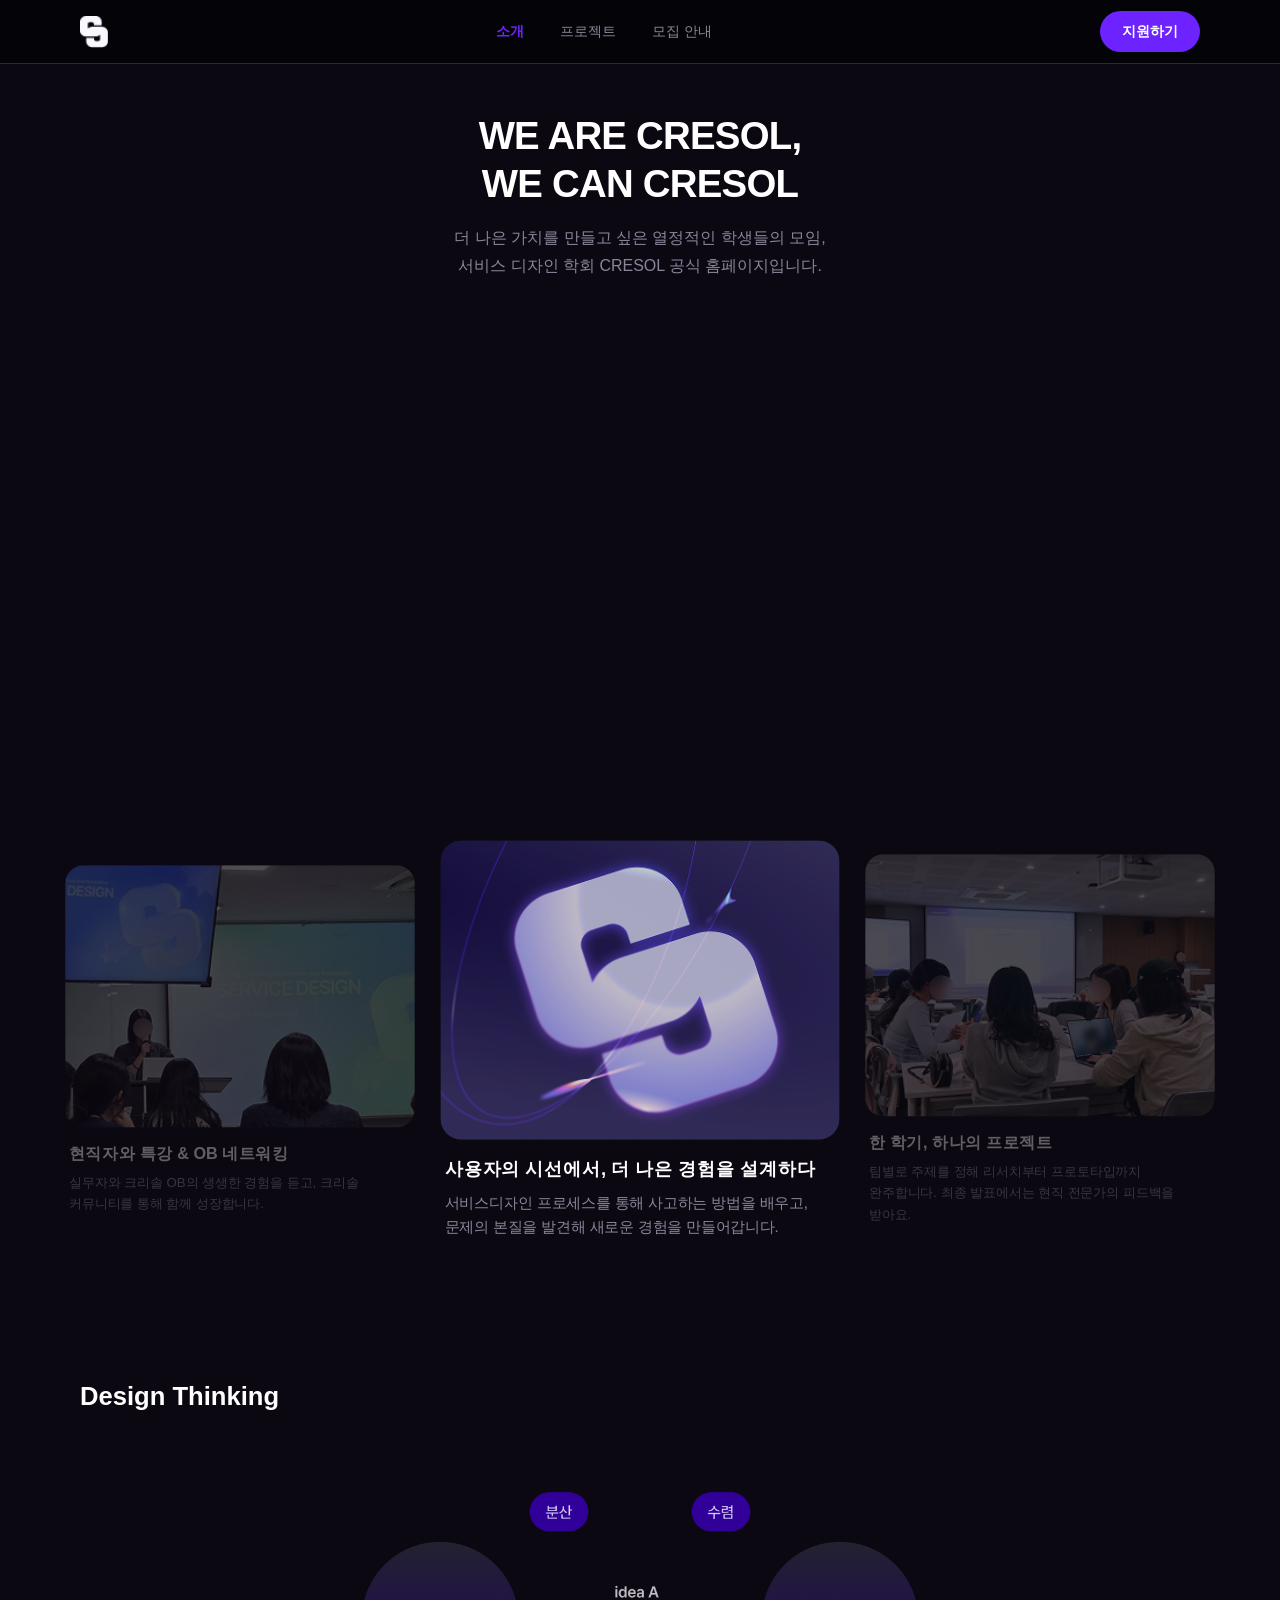
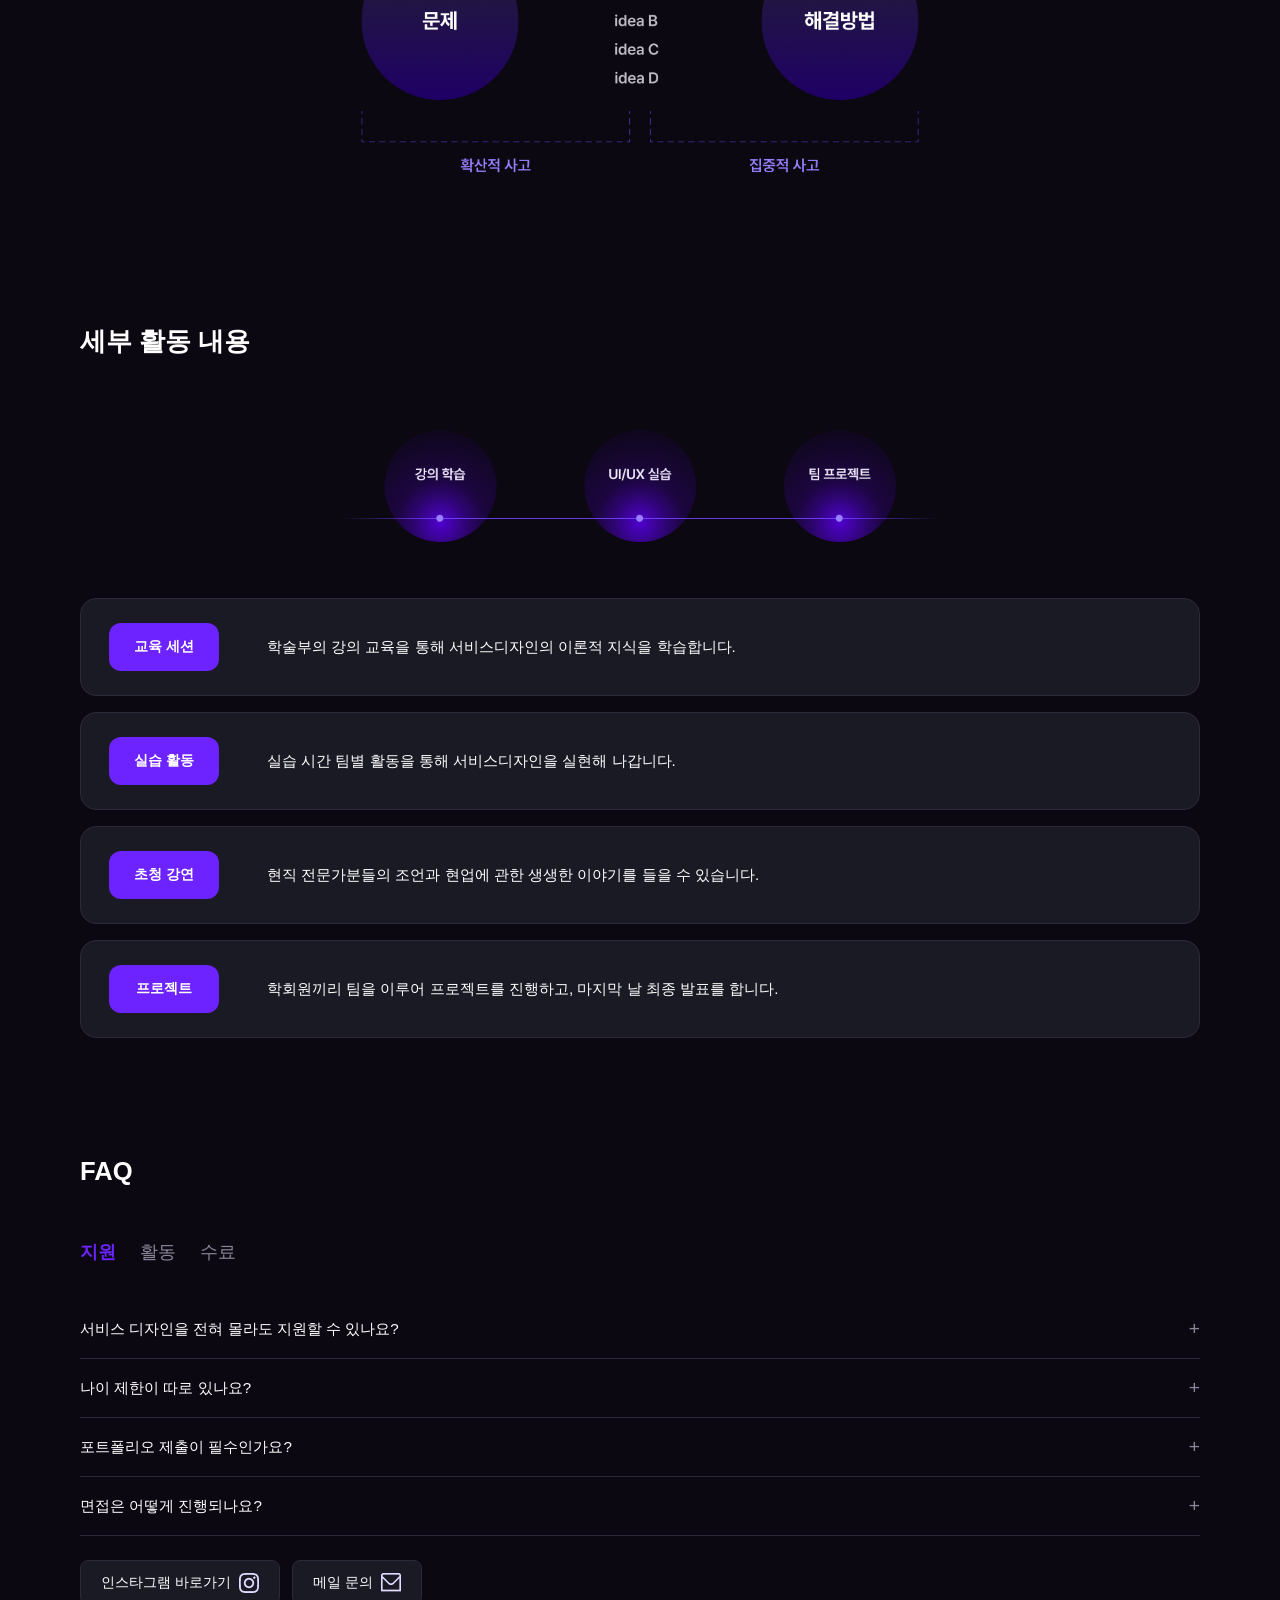
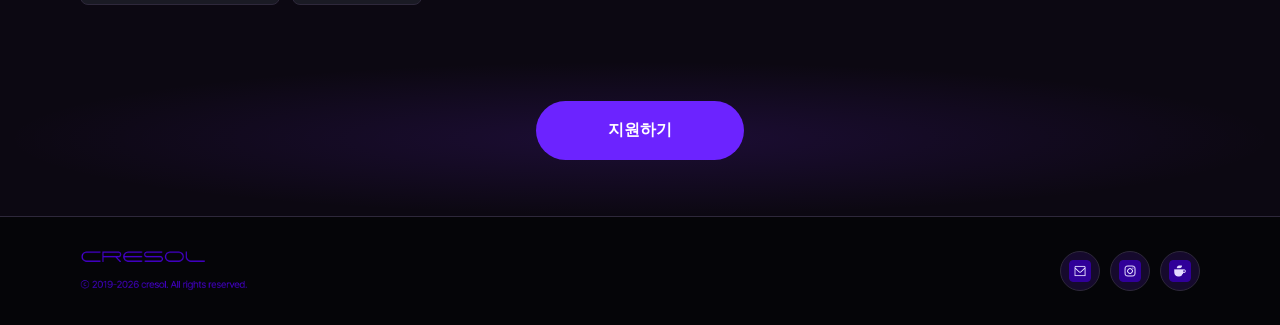
==== commit b23a468c: "문의 메일 버튼 수정 완료" ====
--- a/index.html
+++ b/index.html
@@ -231,7 +231,7 @@
           <a href="https://www.instagram.com/cresol_/" class="btn-contact" target="_blank" rel="noopener">
             인스타그램 바로가기 <img src="images/instargram_logo2.png" alt="">
           </a>
-          <a href="https://mail.google.com/mail/?view=cm&fs=1&to=cresolops@gmail.com" class="btn-contact">
+          <a href="https://mail.google.com/mail/?view=cm&fs=1&to=cresol_@naver.com" class="btn-contact" id="email-copy-btn" target="_blank" rel="noopener" aria-label="이메일 문의">
             메일 문의 <img src="images/mail_logo2.png" alt="">
           </a>
         </div>
@@ -254,7 +254,7 @@
         <img src="images/cresol_Framelogo.png" alt="CRESOL">
       </div>
       <div class="footer-sns">
-        <a href="https://mail.google.com/mail/?view=cm&fs=1&to=cresolops@gmail.com" target="_blank" aria-label="이메일 문의">
+        <a href="https://mail.google.com/mail/?view=cm&fs=1&to=cresol_@naver.com" id="email-copy-btn" target="_blank" rel="noopener" aria-label="이메일 문의">
           <img src="images/mail_logo.png" alt="메일">
         </a>
         <a href="https://www.instagram.com/cresol_/" target="_blank" rel="noopener" aria-label="인스타그램">
@@ -267,6 +267,13 @@
     </div>
   </footer>
 
+  <div id="custom-alert" class="custom-alert-overlay" style="display: none;">
+    <div class="custom-alert-box">
+      <p class="alert-title">이메일 주소가 복사 되었습니다.</p>
+      <p class="alert-email">cresol_@naver.com</p>
+      <button id="custom-alert-close" class="alert-btn">확인</button>
+    </div>
+  </div>
   <script src="js/main.js"></script>
 </body>
 </html>
--- a/css/main.css
+++ b/css/main.css
@@ -9,6 +9,27 @@
   font-display: swap;
 }
 
+/* ===== Variables (중복 선언 병합) ===== */
+:root {
+  --color-bg: #050508;
+  --color-bg-main: #0c0812;
+  --color-bg-elevated: #12121a;
+  --color-bg-card: #1a1a24;
+  --color-bg-input: #1a1622;
+  --color-bg-light: #251f30;
+  --color-text: #ffffff;
+  --color-text-muted: #8b8599;
+  --color-border: #2e283b;
+  --color-purple: #6c23ff;
+  --color-purple-hover: #6200FF;
+  --color-purple-dim: rgba(123, 44, 255, 0.15);
+  --font-main: "AG";
+  --header-height: 64px;
+  --max-width: 1120px;
+  --radius: 8px;
+  --radius-pill: 999px;
+}
+
 /* ===== Reset & Global ===== */
 *,
 *::before,
@@ -18,32 +39,14 @@
   padding: 0;
 }
 
-:root {
-  --color-bg: #050508;
-  --color-bg-elevated: #12121a;
-  --color-bg-card: #1a1a24;
-  --color-bg-input: #22222e;
-  --color-text: #ffffff;
-  --color-text-muted: #a0a0b0;
-  --color-border: #2a2a38;
-  --color-purple: #7b2cff;
-  --color-purple-hover: #6200FF;
-  --color-purple-dim: rgba(123, 44, 255, 0.15);
-  --font-main: "AG";
-  --header-height: 64px;
-  --max-width: 1120px;
-  --radius: 10px;
-  --radius-pill: 999px;
-}
-
 html {
   scroll-behavior: smooth;
 }
 
 body {
-  font-family: var(--font-main);
+  font-family: 'Pretendard', var(--font-main), sans-serif;
   color: var(--color-text);
-  background: var(--color-bg);
+  background: var(--color-bg-main);
   line-height: 1.65;
   font-size: 15px;
   word-break: keep-all;
@@ -83,6 +86,7 @@
   margin-inline: auto;
 }
 
+/* ===== Typography & Sections ===== */
 .section {
   padding: 56px 0;
 }
@@ -91,22 +95,34 @@
   font-size: clamp(1.25rem, 4vw, 1.6rem);
   font-weight: 700;
   margin-bottom: 28px;
-}
-
-/* 문단 기본 스타일 및 문단 간 여백 */
+  padding-bottom: 16px;
+  text-align: left !important;
+  margin-left: 0 !important;
+  padding-left: 0 !important;
+  display: block !important;
+}
+
 .section-subtitle {
   font-size: 0.95rem;
   color: var(--color-text-muted);
   line-height: 1.7;
-  margin-bottom: 1.25rem; /* 문단 사이 공간 추가 (원하는 크기로 조절 가능) */
-}
-
-/* 마지막 온라인 면접 안내 문구 스타일 */
+  margin-bottom: 1.25rem;
+}
+
+.section-desc {
+  font-size: 0.85rem;
+  color: var(--color-text-muted);
+  margin-bottom: 16px;
+  line-height: 1.5;
+  margin-left: 0 !important;
+  padding-left: 0 !important;
+}
+
 .section-notice {
-  font-size: 0.85rem;     /* 기존 0.95rem보다 작게 설정 */
-  color: #9980FF;          /* 지정한 보라색 설정 */
+  font-size: 0.85rem;
+  color: #9980FF;
   line-height: 1.7;
-  margin-top: 1.5rem;      /* 위 문단과의 간격 */
+  margin-top: 1.5rem;
 }
 
 /* ===== Header ===== */
@@ -217,16 +233,15 @@
 }
 
 .cresol_motion {
-  /* margin-top: 10px; /* 텍스트와 영상 사이의 여백 */
   width: 100%;
-  max-width: 900px; /* PC 화면에서 영상이 너무 거대해지는 것을 방지 */
-  margin-inline: auto; /* 컨테이너 중앙 정렬 */
-  border-radius: 16px; /* (선택) 영상 모서리를 둥글게 */
-  overflow: hidden; /* 둥근 모서리 밖으로 삐져나가는 영상 숨김 */
+  max-width: 900px;
+  margin-inline: auto;
+  border-radius: 16px;
+  overflow: hidden;
 }
 
 .cresol_motion video {
-  display: block; /* 하단 여백 버그 방지 */
+  display: block;
   width: 100%;
   height: auto;
   object-fit: cover;
@@ -250,26 +265,22 @@
   background: transparent;
   border: none;
   cursor: pointer;
-  /* 부드러운 전환 효과 */
   transition: transform 0.6s cubic-bezier(0.25, 1, 0.5, 1), 
               opacity 0.6s cubic-bezier(0.25, 1, 0.5, 1);
-  /* 기본적으로 양 옆 카드는 반투명 및 살짝 축소 */
   opacity: 0.35;
   transform: scale(0.92);
 }
 
-/* 데스크톱: 중앙에 선택된 카드 강조 */
 .value-card.active {
   opacity: 1;
   transform: scale(1.05);
   cursor: default;
 }
 
-/* 이미지 영역 곡률 */
 .value-card-image {
   aspect-ratio: 4 / 3;
   overflow: hidden;
-  background: var(--color-bg-elevated, #1a1a24);
+  background: var(--color-bg-elevated);
   border-radius: 20px;
   margin-bottom: 16px;
 }
@@ -289,17 +300,16 @@
   font-weight: 700;
   margin-bottom: 8px;
   line-height: 1.4;
-  color: var(--color-text, #ffffff);
+  color: var(--color-text);
 }
 
 .value-card-text {
   font-size: 0.9rem;
-  color: var(--color-text-muted, #a0a0b0);
+  color: var(--color-text-muted);
   line-height: 1.65;
 }
 
 /* ===== Design Thinking ===== */
-
 .thinking-label {
   font-size: 0.85rem;
   color: var(--color-purple);
@@ -337,12 +347,8 @@
   flex-wrap: wrap;
 }
 
-/* 아이콘 이미지 크기를 0.7배로 축소 */
 .activity-icons img {
   transform: scale(0.7);
-  /* 만약 여백 크기까지 함께 줄이고 싶다면 아래처럼 width/height를 활용하셔도 좋습니다. */
-  /* width: 70%; */
-  /* height: auto; */
 }
 
 .activity-icon {
@@ -369,79 +375,40 @@
 
 .activity-item {
   display: flex;
-  align-items: center; /* 데스크톱: 라벨과 설명을 세로 중앙 정렬 */
+  align-items: center;
   gap: 24px;
-  background: var(--color-bg-card, #1c1c28);
-  border-radius: var(--radius, 16px);
+  background: var(--color-bg-card);
+  border-radius: 16px;
   padding: 24px 28px;
-  border: 1px solid var(--color-border, rgba(255, 255, 255, 0.05));
-}
-
-/* 라벨을 보라색 배지(버튼 형태)로 변경 */
+  border: 1px solid var(--color-border);
+}
+
 .activity-label {
   display: inline-flex;
   align-items: center;
   justify-content: center;
-  width: 110px;               /* 라벨 상자 고정 너비 */
-  height: 48px;              /* 라벨 상자 높이 */
-  background-color: var(--color-purple, #6200FF);
+  width: 110px;
+  height: 48px;
+  background-color: var(--color-purple);
   color: #ffffff;
   font-weight: 700;
   font-size: 0.9rem;
-  border-radius: 12px;       /* 둥근 모서리 */
-  flex-shrink: 0;            /* 크기가 줄어들지 않도록 고정 */
+  border-radius: 12px;
+  flex-shrink: 0;
   text-align: center;
 }
 
-/* 설명 텍스트 스타일 */
 .activity-desc {
   font-size: 0.95rem;
-  color: var(--color-text, #ffffff);
+  color: var(--color-text);
   line-height: 1.6;
   margin: 0;
 }
 
-/* ===== 세부 활동 내용 다이어그램 모바일 크기 조정 (현재의 1.5배) ===== */
-@media (max-width: 768px) {
-  .scchedule_detail img {
-    /* 기존 0.7 스케일의 1.5배 크기인 1.05로 확대 */
-    transform: scale(1.05);
-    
-    /* 스케일 확대 시 이미지가 화면 밖으로 삐져나가는 것을 방지 */
-    max-width: 100%;
-    height: auto;
-    
-    /* (선택) transform 대신 너비 자체를 조절하고 싶다면 아래 주석을 풀고 사용하세요 */
-    /* transform: none; */
-    /* width: 100%; */
-  }
-}
-
-/* ===== 모바일 반응형 (768px 이하일 때 두번째 사진처럼 변경) ===== */
-@media (max-width: 768px) {
-  .activity-item {
-    flex-direction: column;  /* 위아래 세로 배치 */
-    align-items: flex-start; /* 왼쪽 정렬 */
-    gap: 16px;
-    padding: 20px;
-  }
-
-  .activity-label {
-    width: auto;             /* 모바일에서는 글자 길이에 맞춰 너비 자동 수용 */
-    padding: 0 16px;         /* 좌우 여백 */
-    height: 40px;            /* 모바일 배지 높이 살짝 축소 */
-    font-size: 0.85rem;
-  }
-
-  .activity-desc {
-    font-size: 0.875rem;
-  }
-}
-
-/* ===== FAQ Tabs ===== */
+/* ===== FAQ Tabs & Panels ===== */
 .faq-tabs {
   display: flex;
-  gap: 24px; /* 글자 간격 조정 */
+  gap: 24px;
   margin-bottom: 32px;
   flex-wrap: wrap;
 }
@@ -457,15 +424,13 @@
   transition: all 0.2s;
 }
 
-/* 선택된 탭(active) 및 마우스 호버 시 글자 강조 */
 .faq-tab.active,
 .faq-tab:hover {
   background: transparent;
-  color: var(--color-purple); /* 또는 활성화하고 싶은 글자 색상 */
+  color: var(--color-purple);
   font-weight: 700;
 }
 
-/* ===== FAQ Panels ===== */
 .faq-panel {
   display: none;
 }
@@ -473,9 +438,6 @@
 .faq-panel.active {
   display: block;
 }
-
-/* ===== FAQ List & Item ===== */
-
 
 .faq-item {
   border-bottom: 1px solid var(--color-border);
@@ -508,7 +470,6 @@
   content: "−";
 }
 
-/* 답변 영역 스타일 */
 .faq-answer {
   max-height: 0;
   overflow: hidden;
@@ -516,7 +477,6 @@
   transition: all 0.3s ease;
 }
 
-/* 답변이 열렸을 때 */
 .faq-item.open .faq-answer {
   max-height: 500px;
   opacity: 1;
@@ -524,16 +484,14 @@
   padding-bottom: 20px;
 }
 
-/* 답변 텍스트(p 태그) - 폰트 크기, 두께, 색상 조정 */
 .faq-answer p {
-  font-size: 0.85rem;                /* 질문(0.95rem)보다 더 작은 크기 */
-  font-weight: 400;                 /* 더 얇은 글씨 두께 */
-  color: rgba(255, 255, 255, 0.65);  /* 흐린 반투명 흰색 (또나 var(--color-text-muted)) */
-  line-height: 1.6;                 /* 줄간격 설정 */
-  margin-bottom: 6px;               /* 문단 간격 */
-}
-
-/* 마지막 문단 밑 여백 제거 */
+  font-size: 0.85rem;
+  font-weight: 400;
+  color: rgba(255, 255, 255, 0.65);
+  line-height: 1.6;
+  margin-bottom: 6px;
+}
+
 .faq-answer p:last-child {
   margin-bottom: 0;
 }
@@ -570,27 +528,6 @@
   object-fit: contain;
 }
 
-/* ===== FAQ 모바일 버전: 질문/답변 모두 보이기 ===== */
-@media (max-width: 768px) {
-  /* 답변 영역 항상 펼쳐두기 */
-  .faq-answer {
-    max-height: 1000px !important; /* 닫혀있던 높이 제한을 풀어줌 */
-    opacity: 1 !important; /* 텍스트가 항상 보이게 투명도 100% */
-    padding-top: 4px !important;
-    padding-bottom: 20px !important;
-  }
-
-  /* 더 이상 열고 닫지 않으므로 질문 우측의 '+' 또는 '-' 아이콘 숨김 */
-  .faq-question::after {
-    display: none !important;
-  }
-
-  /* 클릭이 불필요함을 알리기 위해 마우스 커서 상태를 기본으로 변경 */
-  .faq-question {
-    cursor: default !important;
-  }
-}
-
 /* ===== CTA ===== */
 .cta-section {
   padding: 40px 0 56px;
@@ -624,7 +561,7 @@
   transform: translateY(-1px);
 }
 
-/* ===== Project Page ===== */
+/* ===== Project Page & Detailed Components ===== */
 .page-header {
   padding: 40px 0 24px;
 }
@@ -635,14 +572,13 @@
   margin-bottom: 20px;
 }
 
-/* 드롭다운 전체 컨테이너 */
+/* Filter Dropdown */
 .filter-select {
   position: relative;
   display: inline-block;
   font-family: inherit;
 }
 
-/* 필터 버튼 (#2F2E39) */
 .filter-btn {
   display: flex;
   align-items: center;
@@ -665,7 +601,6 @@
   transition: transform 0.2s ease;
 }
 
-/* 열렸을 때 화살표 회전 및 상단 모서리 스타일 변경 */
 .filter-select.open .filter-btn {
   border-bottom-left-radius: 0;
   border-bottom-right-radius: 0;
@@ -675,9 +610,8 @@
   transform: rotate(180deg);
 }
 
-/* 드롭다운 바탕 상자 (#605E6F) */
 .filter-dropdown {
-  display: none; /* 기본 상태에서는 숨김 */
+  display: none;
   position: absolute;
   top: 100%;
   left: 0;
@@ -694,19 +628,17 @@
   box-shadow: 0 8px 16px rgba(0, 0, 0, 0.3);
 }
 
-/* 드롭다운 열림 클래스 */
 .filter-select.open .filter-dropdown {
   display: block;
 }
 
-/* 옵션 항목 및 구분선 스타일 */
 .filter-dropdown li {
   padding: 12px 16px;
   color: #ffffff;
   font-size: 0.9rem;
   text-align: center;
   cursor: pointer;
-  border-bottom: 1px solid rgba(255, 255, 255, 0.15); /* 항목 간 구분선 */
+  border-bottom: 1px solid rgba(255, 255, 255, 0.15);
   transition: background-color 0.2s ease;
 }
 
@@ -714,7 +646,6 @@
   border-bottom: none; 
 }
 
-/* 옵션 호버 및 선택 상태 효과 */
 .filter-dropdown li:hover {
   background-color: rgba(255, 255, 255, 0.15);
 }
@@ -724,7 +655,6 @@
   background-color: rgba(0, 0, 0, 0.1);
 }
 
-/* 스크롤바 모던 스타일링 */
 .filter-dropdown::-webkit-scrollbar {
   width: 6px;
 }
@@ -797,7 +727,6 @@
   overflow: hidden;
 }
 
-/* ===== Pagination ===== */
 .pagination {
   display: flex;
   align-items: center;
@@ -835,29 +764,61 @@
 }
 
 /* ===== Project Detail ===== */
+.project-detail-container {
+  max-width: 1400px;
+  margin: 0 auto;
+  padding: 120px 24px 80px 24px;
+  color: #ffffff;
+}
+
+.detail-header {
+  max-width: 650px;
+  margin-bottom: 48px;
+}
+
 .detail-hero {
   padding: 40px 0 32px;
 }
 
+/* 메타 정보 컨테이너 (기수와 팀원 이름을 가로 정렬) */
+.detail-meta {
+  display: flex;
+  align-items: center;
+  gap: 12px; /* 기수와 팀원 이름 사이 간격 */
+  margin-top: 16px;
+}
+
+/* 기수 스타일 */
 .detail-cohort {
   display: inline-block;
-  font-size: 0.8rem;
+  font-size: 0.9rem;
   font-weight: 600;
-  color: var(--color-purple);
-  margin-bottom: 12px;
-}
-
+  color: var(--color-text-muted, #a0a0a0); /* 또는 기존 보라색 var(--color-purple) */
+}
+
+/* 중복 클래스 병합 */
 .detail-title {
-  font-size: clamp(1.4rem, 4vw, 2rem);
-  font-weight: 800;
-  margin-bottom: 12px;
+  font-size: 2.25rem;
+  font-weight: 700;
+  margin-bottom: 16px;
+  color: #ffffff;
 }
 
 .detail-desc {
-  color: var(--color-text-muted);
+  font-size: 1rem;
+  line-height: 1.6;
+  color: #cccccc;
+  margin-bottom: 24px;
+  word-break: keep-all;
+  white-space: pre-line;
+}
+
+.detail-meta {
+  display: flex;
+  align-items: center;
+  gap: 12px;
   font-size: 0.95rem;
-  line-height: 1.7;
-  margin-bottom: 32px;
+  color: #aaaaaa;
 }
 
 .detail-cover {
@@ -867,34 +828,54 @@
   border: 1px solid var(--color-border);
 }
 
+.detail-gallery-wrapper {
+  width: 100%;
+  overflow-x: auto;
+  scroll-behavior: smooth;
+  padding-bottom: 16px;
+}
+
+.detail-gallery-wrapper::-webkit-scrollbar {
+  height: 6px;
+}
+.detail-gallery-wrapper::-webkit-scrollbar-track {
+  background: #1f1f2e;
+  border-radius: 3px;
+}
+.detail-gallery-wrapper::-webkit-scrollbar-thumb {
+  background: #7c3aed;
+  border-radius: 3px;
+}
+
 .detail-gallery {
-  display: grid;
-  grid-template-columns: repeat(2, 1fr);
-  gap: 12px;
+  display: flex;
+  gap: 20px;
+  width: max-content;
 }
 
 .detail-gallery img {
-  border-radius: var(--radius);
+  height: 380px;
+  width: auto;
+  border-radius: 8px;
+  object-fit: contain;
+  background-color: #1a1a1a;
   border: 1px solid var(--color-border);
 }
 
+/* 팀원 이름 스타일 (박스/테두리 제거) */
 .detail-members {
-  margin-top: 24px;
-  padding: 20px;
-  background: var(--color-bg-card);
-  border-radius: var(--radius);
-  border: 1px solid var(--color-border);
-}
-
-.detail-members h3 {
   font-size: 0.9rem;
-  margin-bottom: 8px;
-  color: var(--color-purple);
-}
-
+  color: var(--color-text-muted, #a0a0a0);
+}
+
+/* 내부 태그가 들어갈 경우를 대비한 가독성 처리 (선택사항) */
+.detail-members h3,
 .detail-members p {
-  font-size: 0.875rem;
-  color: var(--color-text-muted);
+  margin: 0;
+  padding: 0;
+  display: inline;
+  font-size: inherit;
+  color: inherit;
 }
 
 .btn-back {
@@ -911,41 +892,7 @@
   color: var(--color-purple);
 }
 
-/* ===== 프로젝트 상세 갤러리 모바일 환경(768px 이하) 세로 배치 ===== */
-@media (max-width: 768px) {
-  /* 가로 스크롤 속성을 해제 */
-  .detail-gallery-wrapper {
-    overflow-x: hidden !important; 
-    width: 100% !important;
-  }
-  
-  /* flex 방향을 가로(row)에서 세로(column)로 변경 */
-  .detail-gallery {
-    display: flex !important;
-    flex-direction: column !important;
-    gap: 20px; /* 세로로 배치된 이미지 사이의 간격 (원하는 대로 조절 가능) */
-    width: 100% !important;
-  }
-
-  /* 이미지가 모바일 화면 가로 너비에 꽉 차도록 비율 조정 */
-  .detail-gallery img {
-    width: 100% !important;
-    height: auto !important;
-    max-width: 100%;
-    object-fit: cover; /* 이미지가 찌그러지지 않게 유지 */
-  }
-}
-
-.detail-desc {
-  white-space: pre-line; /* 데이터에 입력한 줄바꿈을 그대로 화면에 적용 */
-  line-height: 1.6;      /* 줄 간격을 넓혀서 읽기 편하게 함 */
-}
-
-/* ==========================================
-   모집 일정 (Schedule Timeline)
-   ========================================== */
-
-/* 2. 노트북 이상 PC 화면: 가로 배치 */
+/* ===== Schedule Timeline & Details ===== */
 .schedule-timeline {
   display: flex;
   align-items: center;
@@ -954,10 +901,9 @@
   width: 100%;
 }
 
-/* 1. 각 일정 카드 (둥근 상자 디자인) */
 .schedule-step {
   flex: 1;
-  background: #181824; /* 다크 보라빛 카드 배경 */
+  background: #181824;
   border-radius: 16px;
   padding: 32px 20px;
   text-align: left;
@@ -978,51 +924,23 @@
 .schedule-step-date {
   font-size: 1.15rem;
   font-weight: 500;
-  color: #a78bfa; /* 보라색 날짜 텍스트 */
-}
-
-/* 보라색 화살표 아이콘 */
+  color: #a78bfa;
+}
+
 .schedule-arrow {
   display: flex;
   align-items: center;
   justify-content: center;
-  color: #6200FF; /* 보라색 포인트 컬러 */
+  color: #6200FF;
   flex-shrink: 0;
 }
 
 .schedule-note {
-  margin-top: 24px;
-  font-size: 0.875rem;
-  color: #a1a1aa;
-}
-
-/* ==========================================
-   3. 모바일 반응형 (768px 이하): 세로 배치
-   ========================================== */
-@media (max-width: 768px) {
-  .schedule-timeline {
-    flex-direction: column;
-    align-items: stretch;
-    gap: 8px;
-  }
-
-  .schedule-step {
-    min-height: auto;
-    padding: 24px 20px;
-  }
-
-  /* 모바일에서는 화살표를 아래 방향으로 회전 */
-  .schedule-arrow {
-    transform: rotate(90deg);
-    padding: 4px 0;
-  }
-}
-
-/* ==========================================
-   세부사항 & 지원 자격 스타일
-   ========================================== */
-
-/* 1. 세부사항 테이블 구조 */
+  margin-top: 20px;
+  font-size: 0.875rem; /* 중복 병합 */
+  color: #71717a;
+}
+
 .info-table {
   width: 100%;
   max-width: 600px;
@@ -1031,63 +949,47 @@
 }
 
 .info-table tr {
-  border: none; /* 기존 하단 선 제거 */
-}
-
-/* 2. 세부사항 항목 제목 (활동 기간, 활동 회비 등) */
+  border: none;
+}
+
 .info-table th {
   width: 120px;
   padding: 12px 0;
   text-align: left;
-  font-size: 1.05rem; /* 섹션 제목보다 작고 또렷한 폰트 크기 */
+  font-size: 1.05rem;
   font-weight: 600;
   color: #ffffff;
   vertical-align: middle;
 }
 
-/* 3. 세부사항 구체적인 내용 */
 .info-table td {
   padding: 12px 0;
   text-align: left;
-  font-size: 0.95rem; /* 항목 제목보다 살짝 작은 크기 */
+  font-size: 0.95rem;
   font-weight: 400;
-  color: #BEBDC5; /* 요청하신 폰트 색상 */
+  color: #BEBDC5;
   vertical-align: middle;
 }
 
-/* 1 & 3. 지원 자격 박스 스타일 (배경/테두리 제거 후 깔끔한 텍스트 처리) */
 .eligibility-box {
   background: transparent;
   border: none;
   padding: 0;
   margin-top: 24px;
-  font-size: 0.95rem; /* 구체적인 내용 폰트 크기 */
+  font-size: 0.95rem;
   font-weight: 400;
-  color: #BEBDC5; /* 요청하신 폰트 색상 */
+  color: #BEBDC5;
   line-height: 1.6;
 }
 
-/* 반응형 (모바일 화면) */
-@media (max-width: 768px) {
-  .info-table th {
-    width: 100px;
-    font-size: 0.95rem;
-  }
-  
-  .info-table td,
-  .eligibility-box {
-    font-size: 0.875rem;
-  }
-}
-
 .offline-badge-info {
   display: flex;
   align-items: center;
-  justify-content: flex-end; /* 💡 왼쪽 정렬을 오른쪽 정렬로 변경 */
+  justify-content: flex-end;
   gap: 8px;
   font-size: 0.9rem;
   color: #a1a1aa;
-  margin-bottom: 20px;      /* 💡 하단 마진 추가 (원하는 수치로 조절 가능) */
+  margin-bottom: 20px;
 }
 
 .offline-dot {
@@ -1098,16 +1000,14 @@
   box-shadow: 0 0 8px #6200FF;
 }
 
-/* 5열 그리드 레이아웃 (노트북/PC 이상) */
 .week-grid {
   display: grid;
   grid-template-columns: repeat(5, 1fr);
   gap: 16px;
 }
 
-/* 카드 기본 스타일 */
 .week-card {
-  background: #14141d; /* 다크 모드 카드 배경 */
+  background: #14141d;
   border-radius: 16px;
   padding: 20px 18px;
   border: 1px solid rgba(255, 255, 255, 0.08);
@@ -1117,13 +1017,11 @@
   box-sizing: border-box;
 }
 
-/* 2. 대면 카드 스타일 (#6200FF 테두리) */
 .week-card.offline {
   border: 1.5px solid #6200FF;
   box-shadow: 0 0 10px rgba(98, 0, 255, 0.15);
 }
 
-/* 카드 상단 (날짜 + 대면 점) */
 .week-card-header {
   display: flex;
   justify-content: space-between;
@@ -1137,12 +1035,11 @@
   color: #a1a1aa;
 }
 
-/* 대면 일 때만 켜지는 우상단 점 뱃지 */
 .week-card-badge {
   width: 8px;
   height: 8px;
   border-radius: 50%;
-  background-color: #3f3f46; /* 기본 비대면(어두운 점) */
+  background-color: #3f3f46;
 }
 
 .week-card.offline .week-card-badge {
@@ -1150,7 +1047,6 @@
   box-shadow: 0 0 8px #6200FF;
 }
 
-/* 세션 차수 */
 .week-card-session {
   font-size: 1.25rem;
   font-weight: 700;
@@ -1158,7 +1054,6 @@
   margin-bottom: 16px;
 }
 
-/* 중간 구분선 */
 .week-card-divider {
   width: 100%;
   height: 1px;
@@ -1166,7 +1061,6 @@
   margin-bottom: 16px;
 }
 
-/* 상세 세부 내용 */
 .week-card-title {
   font-size: 0.95rem;
   font-weight: 700;
@@ -1181,44 +1075,31 @@
   line-height: 1.45;
 }
 
-/* 하단 안내 문구 */
-.schedule-note {
-  margin-top: 20px;
-  font-size: 0.85rem;
-  color: #71717a;
-}
-
-/* ==========================================
-   반응형 (태블릿 & 모바일)
-   ========================================== */
-
-/* 태블릿 (1024px 이하): 3열로 조율 */
-@media (max-width: 1024px) {
-  .week-grid {
-    grid-template-columns: repeat(3, 1fr);
-  }
-}
-
-
-/* ===== Base & Theme Variables ===== */
-:root {
-  --color-bg-main: #0c0812;
-  --color-bg-input: #1a1622;
-  --color-bg-light: #251f30;
-  --color-purple: #6c23ff;
-  --color-text: #ffffff;
-  --color-text-muted: #8b8599;
-  --color-border: #2e283b;
-  --radius: 8px;
-}
-
-body {
-  background-color: var(--color-bg-main);
-  color: var(--color-text);
-  font-family: 'Pretendard', sans-serif;
-}
-
 /* ===== Form Structure ===== */
+.apply-header {
+  width: 100%;
+  text-align: left;
+  margin-bottom: 36px;
+  padding-left: 0 !important;
+  margin-left: 0 !important;
+  box-sizing: border-box !important;
+}
+
+.apply-header h1,
+.apply-header h2,
+.apply-header p,
+.form-section h2,
+.form-section h3,
+.form-section,
+.info-section,
+.apply-form > div {
+  text-align: left !important;
+  margin-left: 0 !important;
+  padding-left: 0 !important;
+  display: block !important;
+  box-sizing: border-box !important;
+}
+
 .apply-form {
   max-width: 800px;
   margin: 0 auto;
@@ -1230,22 +1111,10 @@
   padding: 0;
 }
 
-.section-title {
-  font-size: 1.5rem;
-  font-weight: 700;
-  margin-bottom: 24px;
-  padding-bottom: 16px;
-}
-
-.section-desc {
-  font-size: 0.85rem;
-  color: var(--color-text-muted);
-  margin-bottom: 16px;
-  line-height: 1.5;
-}
-
 .form-group {
   margin-bottom: 24px;
+  margin-left: 0 !important;
+  padding-left: 0 !important;
 }
 
 .form-row {
@@ -1260,6 +1129,8 @@
   font-weight: 600;
   margin-bottom: 12px;
   line-height: 1.4;
+  margin-left: 0 !important;
+  padding-left: 0 !important;
 }
 
 .char-limit {
@@ -1293,10 +1164,7 @@
 
 .form-textarea {
   resize: none;
-  min-height: 120px;
-}
-.form-textarea.large {
-  min-height: 200px;
+  min-height: 170px;
 }
 
 /* ===== Custom Checkbox & Radio ===== */
@@ -1360,6 +1228,8 @@
   color: var(--color-text-muted);
   line-height: 1.6;
   margin-top: 12px;
+  margin-left: 0 !important;
+  padding-left: 0 !important;
 }
 
 .photo-upload-box {
@@ -1398,7 +1268,17 @@
   display: grid;
   grid-template-columns: 1fr 2fr 1fr;
   gap: 12px;
-}
+  padding-bottom: 20px !important;
+  margin-bottom: 20px !important;
+  border-bottom: 1px solid var(--color-border);
+}
+
+.activity-row:last-child {
+  padding-bottom: 0 !important;
+  margin-bottom: 0 !important;
+  border-bottom: none !important;
+}
+
 .btn-add {
   background-color: var(--color-bg-light);
   color: var(--color-text);
@@ -1414,11 +1294,47 @@
 }
 
 /* Skills */
-.skills-group {
-  display: flex;
-  flex-wrap: wrap;
-  gap: 16px 24px;
-}
+.skills-group,
+.skill-group,
+.checkbox-group {
+  display: flex !important;
+  flex-wrap: wrap !important;
+  justify-content: flex-start !important;
+  align-items: center !important;
+  gap: 10px 16px !important;
+  width: 100% !important;
+}
+
+.skills-group label,
+.skill-group label,
+.checkbox-group label,
+.skill-item {
+  width: auto !important;
+  margin: 0 !important;
+  display: inline-flex !important;
+  align-items: center !important;
+  justify-content: flex-start !important;
+  flex: none !important;
+}
+
+.skills-group label:last-child,
+.skill-other-label {
+  display: inline-flex !important;
+  align-items: center !important;
+  gap: 6px !important;
+  width: auto !important;
+}
+
+.skill-other-input,
+input[name="skillOther"] {
+  width: 140px !important;
+  margin-left: 8px !important;
+  margin-right: 8px !important;
+  display: inline-block !important;
+  vertical-align: middle !important;
+  flex: none !important;
+}
+
 .skill-other {
   display: flex;
   align-items: center;
@@ -1590,27 +1506,46 @@
   object-fit: contain;
 }
 
-/* ===== Responsive ===== */
+/* ==========================================
+   Responsive Queries (해상도별 통합)
+   ========================================== */
+
+/* 1. 태블릿 이하 (1024px 이하) */
+@media (max-width: 1024px) {
+  .week-grid {
+    grid-template-columns: repeat(3, 1fr);
+  }
+}
+
+/* 2. 태블릿/작은 화면 (900px 이하) */
 @media (max-width: 900px) {
-  .project-grid {
+  .project-grid, .week-grid {
     grid-template-columns: repeat(2, 1fr);
   }
-
-  .week-grid {
-    grid-template-columns: repeat(2, 1fr);
-  }
-
   .activity-item {
     grid-template-columns: 1fr;
     gap: 8px;
   }
 }
 
+/* 3. 모바일 (768px 이하) 통합 블록 */
 @media (max-width: 768px) {
-  .menu-toggle {
-    display: flex;
+  /* Layout & Utility */
+  .container {
+    width: 100% !important;
+    padding-left: 20px !important;
+    padding-right: 20px !important;
   }
-
+  
+  .apply-form {
+    width: 100% !important;
+    margin: 0 !important;
+    padding: 0 16px !important;
+    box-sizing: border-box !important;
+  }
+
+  /* Header Navigation */
+  .menu-toggle { display: flex; }
   .nav {
     display: none;
     position: absolute;
@@ -1622,173 +1557,181 @@
     border-bottom: 1px solid var(--color-border);
     padding: 12px 16px;
   }
-
-  .nav.open {
-    display: flex;
-  }
-
-  .nav-link {
-    width: 100%;
-    padding: 12px 16px;
-  }
-
-  .header-inner .btn-apply {
-    display: none;
-  }
-
-  .header-inner .btn-apply.mobile-show {
-    display: inline-flex;
-  }
-
-  .project-grid {
-    grid-template-columns: 1fr;
-  }
-
-  .form-row {
-    grid-template-columns: 1fr;
-  }
-
-  .skills-grid {
-    grid-template-columns: repeat(2, 1fr);
-  }
-
-  .photo-upload {
+  .nav.open { display: flex; }
+  .nav-link { width: 100%; padding: 12px 16px; }
+  .header-inner .btn-apply { display: none; }
+  .header-inner .btn-apply.mobile-show { display: inline-flex; }
+
+  /* Carousel */
+  .value-carousel {
     flex-direction: column;
-  }
-
-  .schedule-timeline {
-    flex-direction: column;
-  }
-
-  .schedule-arrow {
-    transform: rotate(90deg);
-    justify-content: center;
-  }
-
-  .detail-gallery {
-    grid-template-columns: 1fr;
-  }
-}
-
-/* ===== 모바일 반응형 (768px 이하일 때 세로 배치) ===== */
-@media (max-width: 768px) {
-  .value-carousel {
-    flex-direction: column; /* 세로 세열 */
     gap: 36px;
   }
-
   .value-card {
     flex: 1 1 100%;
     width: 100%;
     max-width: 100%;
-    opacity: 1 !important;    /* 모바일에서는 모두 선명하게 */
-    transform: none !important; /* 모바일 크기 변형 해제 */
+    opacity: 1 !important;
+    transform: none !important;
     cursor: default;
   }
-}
-
+
+  /* Activities & Diagrams */
+  .activity-item {
+    flex-direction: column;
+    align-items: flex-start;
+    gap: 16px;
+    padding: 20px;
+  }
+  .activity-label {
+    width: auto;
+    padding: 0 16px;
+    height: 40px;
+    font-size: 0.85rem;
+  }
+  .activity-desc { font-size: 0.875rem; }
+  .scchedule_detail img {
+    transform: scale(1.05);
+    max-width: 100%;
+    height: auto;
+  }
+
+  /* FAQ Override */
+  .faq-answer {
+    max-height: 1000px !important;
+    opacity: 1 !important;
+    padding-top: 4px !important;
+    padding-bottom: 20px !important;
+  }
+  .faq-question { cursor: default !important; }
+  .faq-question::after { display: none !important; }
+
+  /* Grid Layouts */
+  .project-grid { grid-template-columns: 1fr; }
+  .week-grid { grid-template-columns: 1fr; gap: 12px; }
+  .week-card { min-height: auto; }
+
+  /* Gallery Layout */
+  .detail-gallery-wrapper {
+    overflow-x: hidden !important; 
+    width: 100% !important;
+  }
+  .detail-gallery {
+    display: flex !important;
+    flex-direction: column !important;
+    gap: 20px;
+    width: 100% !important;
+  }
+  .detail-gallery img {
+    width: 100% !important;
+    height: 260px; /* 기존 height:auto와 260px 충돌 해결 */
+    max-width: 100%;
+    object-fit: cover;
+  }
+
+  /* Timeline */
+  .schedule-timeline { flex-direction: column; align-items: stretch; gap: 8px; }
+  .schedule-step { min-height: auto; padding: 24px 20px; }
+  .schedule-arrow { transform: rotate(90deg); padding: 4px 0; justify-content: center; }
+
+  /* Tables & Info */
+  .info-table th { width: 100px; font-size: 0.95rem; }
+  .info-table td, .eligibility-box { font-size: 0.875rem; }
+
+  /* Form Elements */
+  .form-fieldset { margin-bottom: 40px !important; padding: 0 !important; }
+  .form-row { grid-template-columns: 1fr !important; gap: 16px !important; }
+  .dob-group { display: flex; gap: 10px; width: 100%; }
+  .radio-group { flex-direction: column !important; align-items: flex-start !important; gap: 12px !important; }
+  .activity-row { grid-template-columns: 1fr !important; gap: 8px !important; }
+  
+  .portfolio-inputs { flex-direction: column !important; align-items: stretch !important; gap: 12px !important; }
+  .portfolio-link-wrapper { width: 100% !important; }
+  
+  .photo-upload { flex-direction: column; }
+  .photo-upload-box { width: 120px; height: 160px; }
+
+  /* Skills Selection */
+  .skills-grid { grid-template-columns: repeat(2, 1fr); }
+  .skills-group {
+    display: flex !important;
+    flex-direction: column !important;
+    align-items: flex-start !important;
+    gap: 14px !important;
+    width: 100% !important;
+  }
+  .skills-group .custom-checkbox { width: 100% !important; margin-bottom: 0 !important; }
+  .skill-other { width: 100% !important; display: flex !important; align-items: center !important; gap: 8px !important; }
+  .skill-other .small-input { flex: 1 !important; width: auto !important; }
+  
+  /* Interview Table Mobile */
+  .interview-table { width: 100% !important; border-collapse: collapse !important; margin-top: 12px !important; }
+  .interview-table th, .interview-table td { padding: 12px 8px !important; font-size: 0.85rem !important; text-align: center !important; }
+  .interview-table th { background-color: var(--color-bg-input) !important; color: var(--color-text) !important; font-weight: 600 !important; }
+}
+
+/* 4. 최소 화면 (320px 이하) */
 @media (max-width: 320px) {
-  .container {
-    width: min(100% - 24px, var(--max-width));
-  }
-
-  .btn-cta-large {
-    padding: 14px 48px;
-    width: 100%;
-  }
-}
-
-/* ==========================================
-   프로젝트 상세페이지 스타일 (이미지 3번 반영)
-   ========================================== */
-   .project-detail-container {
-    max-width: 1400px;
-    margin: 0 auto;
-    padding: 120px 24px 80px 24px;
-    color: #ffffff;
-  }
-  
-  .detail-header {
-    max-width: 650px;
-    margin-bottom: 48px;
-  }
-  
-  .detail-title {
-    font-size: 2.25rem;
-    font-weight: 700;
-    margin-bottom: 16px;
-    color: #ffffff;
-  }
-  
-  .detail-desc {
-    font-size: 1rem;
-    line-height: 1.6;
-    color: #cccccc;
-    margin-bottom: 24px;
-    word-break: keep-all;
-  }
-  
-  .detail-meta {
-    display: flex;
-    align-items: center;
-    gap: 12px;
-    font-size: 0.95rem;
-    color: #aaaaaa;
-  }
-  
-  .detail-cohort {
-    font-weight: 600;
-  }
-  
-  /* 갤러리 영역: 가로 스크롤 배치 */
-  .detail-gallery-wrapper {
-    width: 100%;
-    overflow-x: auto;
-    scroll-behavior: smooth;
-    padding-bottom: 16px;
-  }
-  
-  /* 커스텀 스크롤바 (보라색 포인트 스타일) */
-  .detail-gallery-wrapper::-webkit-scrollbar {
-    height: 6px;
-  }
-  .detail-gallery-wrapper::-webkit-scrollbar-track {
-    background: #1f1f2e;
-    border-radius: 3px;
-  }
-  .detail-gallery-wrapper::-webkit-scrollbar-thumb {
-    background: #7c3aed;
-    border-radius: 3px;
-  }
-  
-  .detail-gallery {
-    display: flex;
-    gap: 20px;
-    width: max-content; /* 이미지 길이에 따라 늘어남 */
-  }
-  
-  .detail-gallery img {
-    height: 380px; /* 이미지 높이 지정 */
-    width: auto;
-    border-radius: 8px;
-    object-fit: contain;
-    background-color: #1a1a1a;
-  }
-  
-  @media (max-width: 768px) {
-    .detail-gallery img {
-      height: 260px;
-    }
-  }
-
-  /* 4. 모바일 (768px 이하): 1열 세로 배치 */
-@media (max-width: 768px) {
-  .week-grid {
-    grid-template-columns: 1fr;
-    gap: 12px;
-  }
-
-  .week-card {
-    min-height: auto;
-  }
-}
+  .container { width: min(100% - 24px, var(--max-width)); }
+  .btn-cta-large { padding: 14px 48px; width: 100%; }
+}
+
+/* ===== 이메일 복사 중앙 알림창 (이미지 디자인 반영) ===== */
+.custom-alert-overlay {
+  position: fixed;
+  top: 0;
+  left: 0;
+  width: 100vw;
+  height: 100vh;
+  background: rgba(0, 0, 0, 0.6); /* 뒷배경 딤 처리 */
+  display: flex;
+  align-items: center;
+  justify-content: center;
+  z-index: 9999;
+  backdrop-filter: blur(2px); /* 약간의 배경 흐림 효과 */
+}
+
+.custom-alert-box {
+  background: #23232c; /* 이미지의 어두운 다크 그레이 배경 */
+  width: 320px;
+  max-width: 90%;
+  padding: 32px 24px 20px 24px;
+  border-radius: 20px; /* 라운드 스타일 */
+  text-align: center;
+  box-shadow: 0 10px 30px rgba(0, 0, 0, 0.5);
+  box-sizing: border-box;
+}
+
+.alert-title {
+  color: #ffffff;
+  font-size: 1.05rem;
+  font-weight: 500;
+  margin: 0 0 8px 0;
+}
+
+.alert-email {
+  color: #a1a1aa; /* 회색 보조 텍스트 */
+  font-size: 0.9rem;
+  margin: 0 0 24px 0;
+}
+
+.alert-btn {
+  width: 100%;
+  background: #5b21ef; /* 이미지의 보라색 버튼 컬러 */
+  color: #ffffff;
+  border: none;
+  padding: 14px 0;
+  border-radius: 12px;
+  font-size: 1rem;
+  font-weight: 600;
+  cursor: pointer;
+  transition: background 0.2s, transform 0.1s;
+}
+
+.alert-btn:hover {
+  background: #4c1bd1;
+}
+
+.alert-btn:active {
+  transform: scale(0.98);
+}
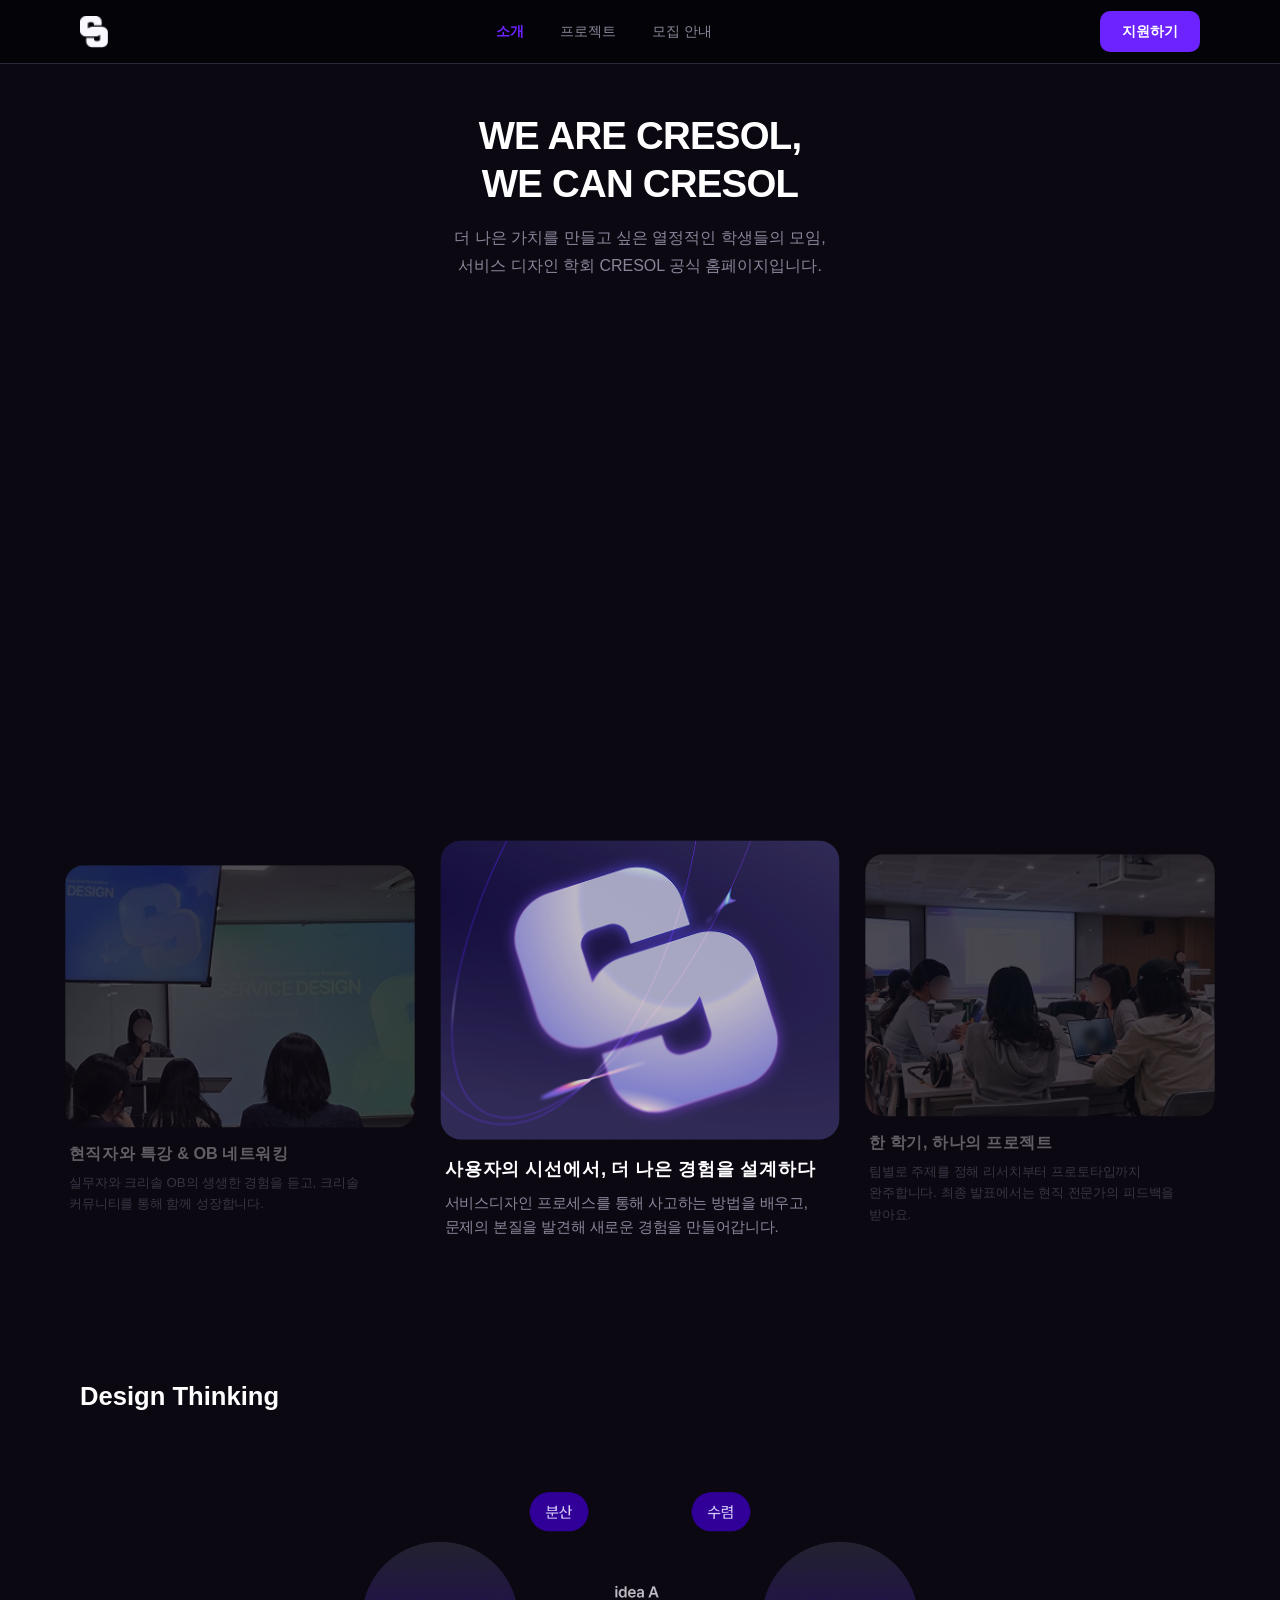
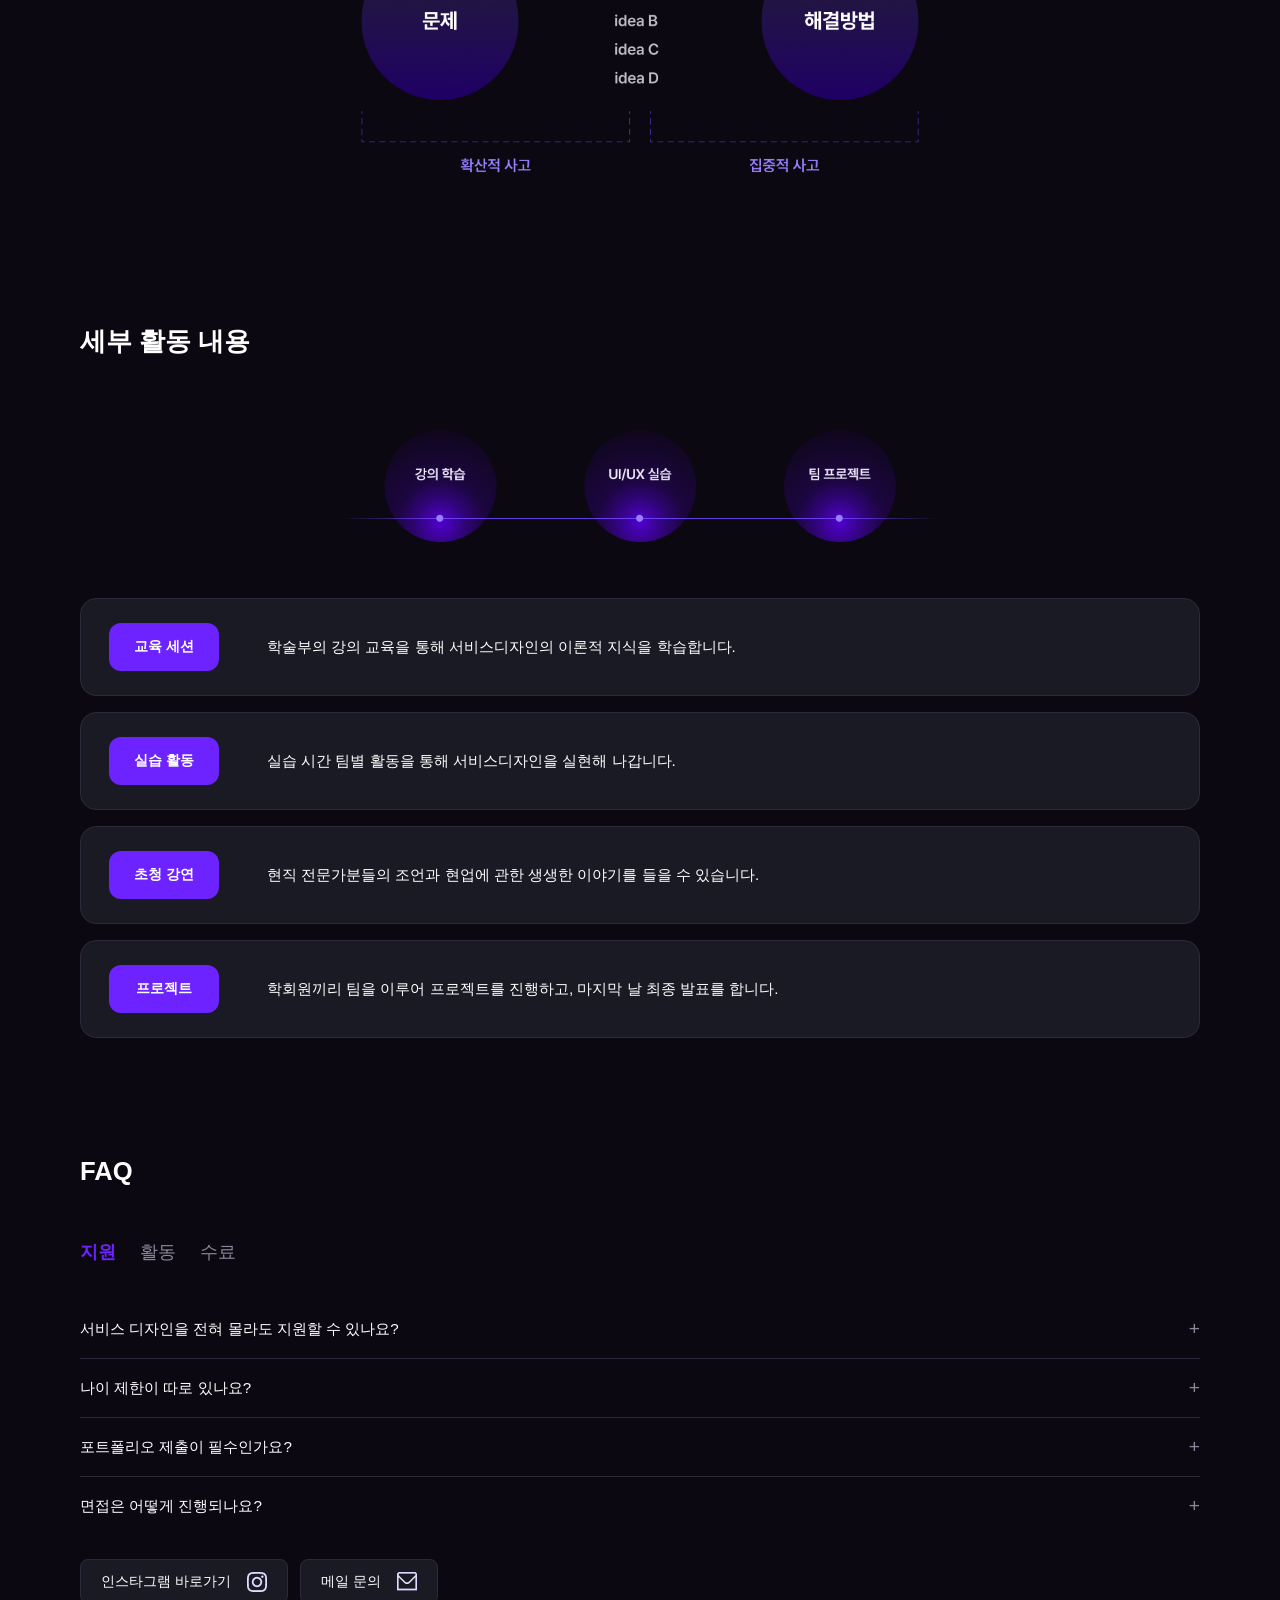
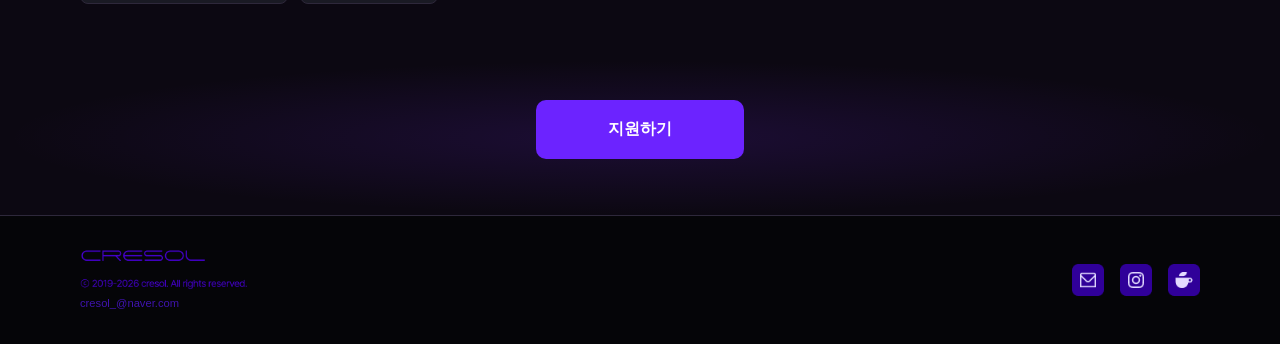
==== commit 5f1f8b3b: "노션 수정사항 수정중" ====
--- a/index.html
+++ b/index.html
@@ -252,6 +252,7 @@
     <div class="container footer-inner">
       <div class="footer-logo">
         <img src="images/cresol_Framelogo.png" alt="CRESOL">
+        <a href="mailto:cresol_@naver.com" class="footer-email">cresol_@naver.com</a>
       </div>
       <div class="footer-sns">
         <a href="https://mail.google.com/mail/?view=cm&fs=1&to=cresol_@naver.com" id="email-copy-btn" target="_blank" rel="noopener" aria-label="이메일 문의">
--- a/css/main.css
+++ b/css/main.css
@@ -27,7 +27,7 @@
   --header-height: 64px;
   --max-width: 1120px;
   --radius: 8px;
-  --radius-pill: 999px;
+  --radius-pill: 10px;
 }
 
 /* ===== Reset & Global ===== */
@@ -443,6 +443,10 @@
   border-bottom: 1px solid var(--color-border);
 }
 
+.faq-item:last-child {
+  border-bottom: none;
+}
+
 .faq-question {
   width: 100%;
   display: flex;
@@ -506,7 +510,7 @@
 .btn-contact {
   display: inline-flex;
   align-items: center;
-  gap: 8px;
+  gap: 16px;
   padding: 10px 20px;
   background: var(--color-bg-card);
   color: var(--color-text);
@@ -1472,37 +1476,61 @@
   flex-wrap: wrap;
 }
 
+.footer-logo {
+  display: flex;
+  flex-direction: column;
+  align-items: flex-start; /* 필요에 따라 center(중앙 정렬)로 변경 가능 */
+  gap: 2px;                /* 로고 이미지와 이메일 주소 사이의 간격 */
+}
+
+/* 기존에 쓰시던 이미지 스타일 유지 */
 .footer-logo img {
   height: 44px;
   width: auto;
 }
 
+/* 새로 추가되는 이메일 스타일 */
+.footer-email {
+  font-size: 0.7rem;
+  font-weight: 400;
+  color: #3f13ad;     /* 보라색 포인트 컬러 */
+  text-decoration: none;
+  transition: opacity 0.2s;
+}
+
+.footer-email:hover {
+  opacity: 0.8;
+  text-decoration: underline;     /* 마우스 올려두었을 때 밑줄 효과 */
+}
+
 .footer-sns {
   display: flex;
-  gap: 10px;
+  gap: 16px; 
 }
 
 .footer-sns a {
   display: flex;
   align-items: center;
   justify-content: center;
-  width: 40px;
-  height: 40px;
-  border-radius: 50%;
-  overflow: hidden;
-  background: var(--color-purple-dim);
-  border: 1px solid var(--color-border);
-  transition: border-color 0.2s, transform 0.15s;
+  
+  background: transparent;
+  border: none;
+  border-radius: 0;
+  
+  width: 32px; 
+  height: 32px;
+  
+  transition: transform 0.15s, opacity 0.2s;
 }
 
 .footer-sns a:hover {
-  border-color: var(--color-purple);
   transform: translateY(-2px);
+  opacity: 0.7;
 }
 
 .footer-sns img {
-  width: 22px;
-  height: 22px;
+  width: 100%;
+  height: 100%;
   object-fit: contain;
 }
 
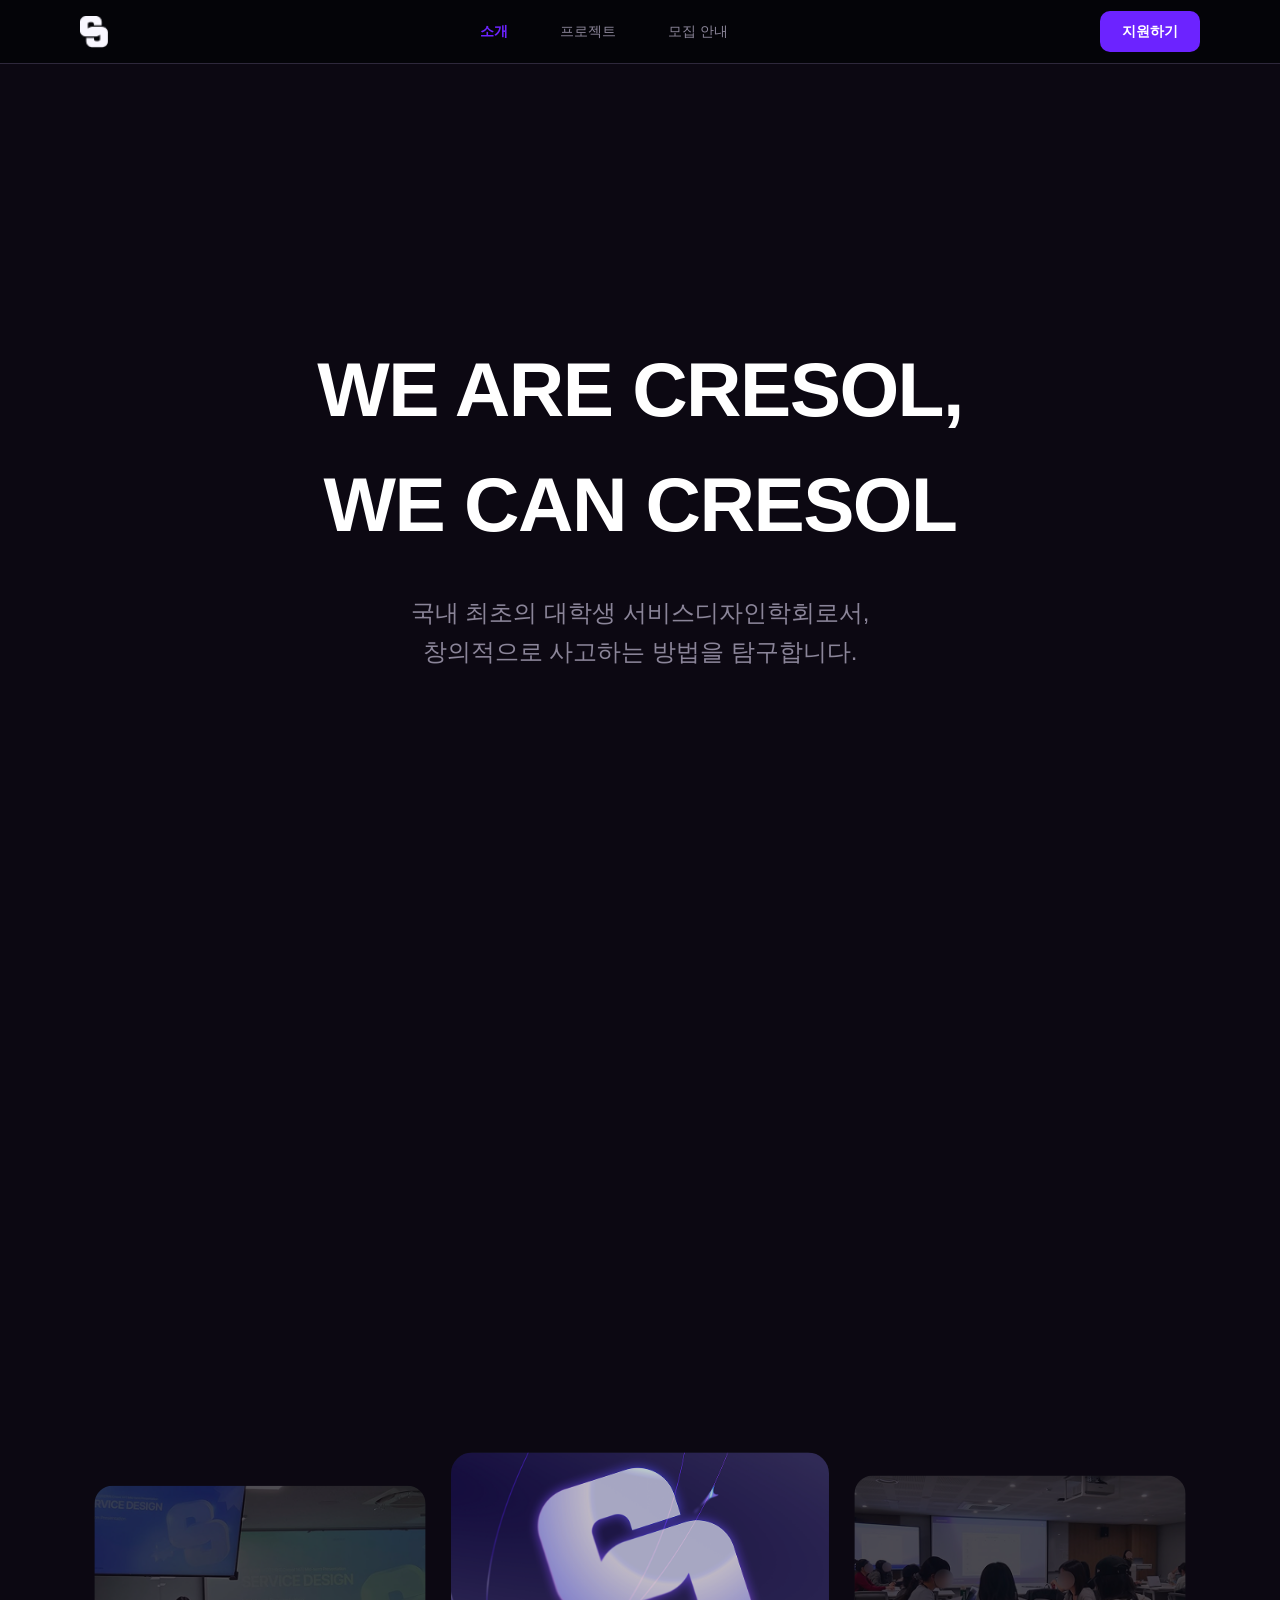
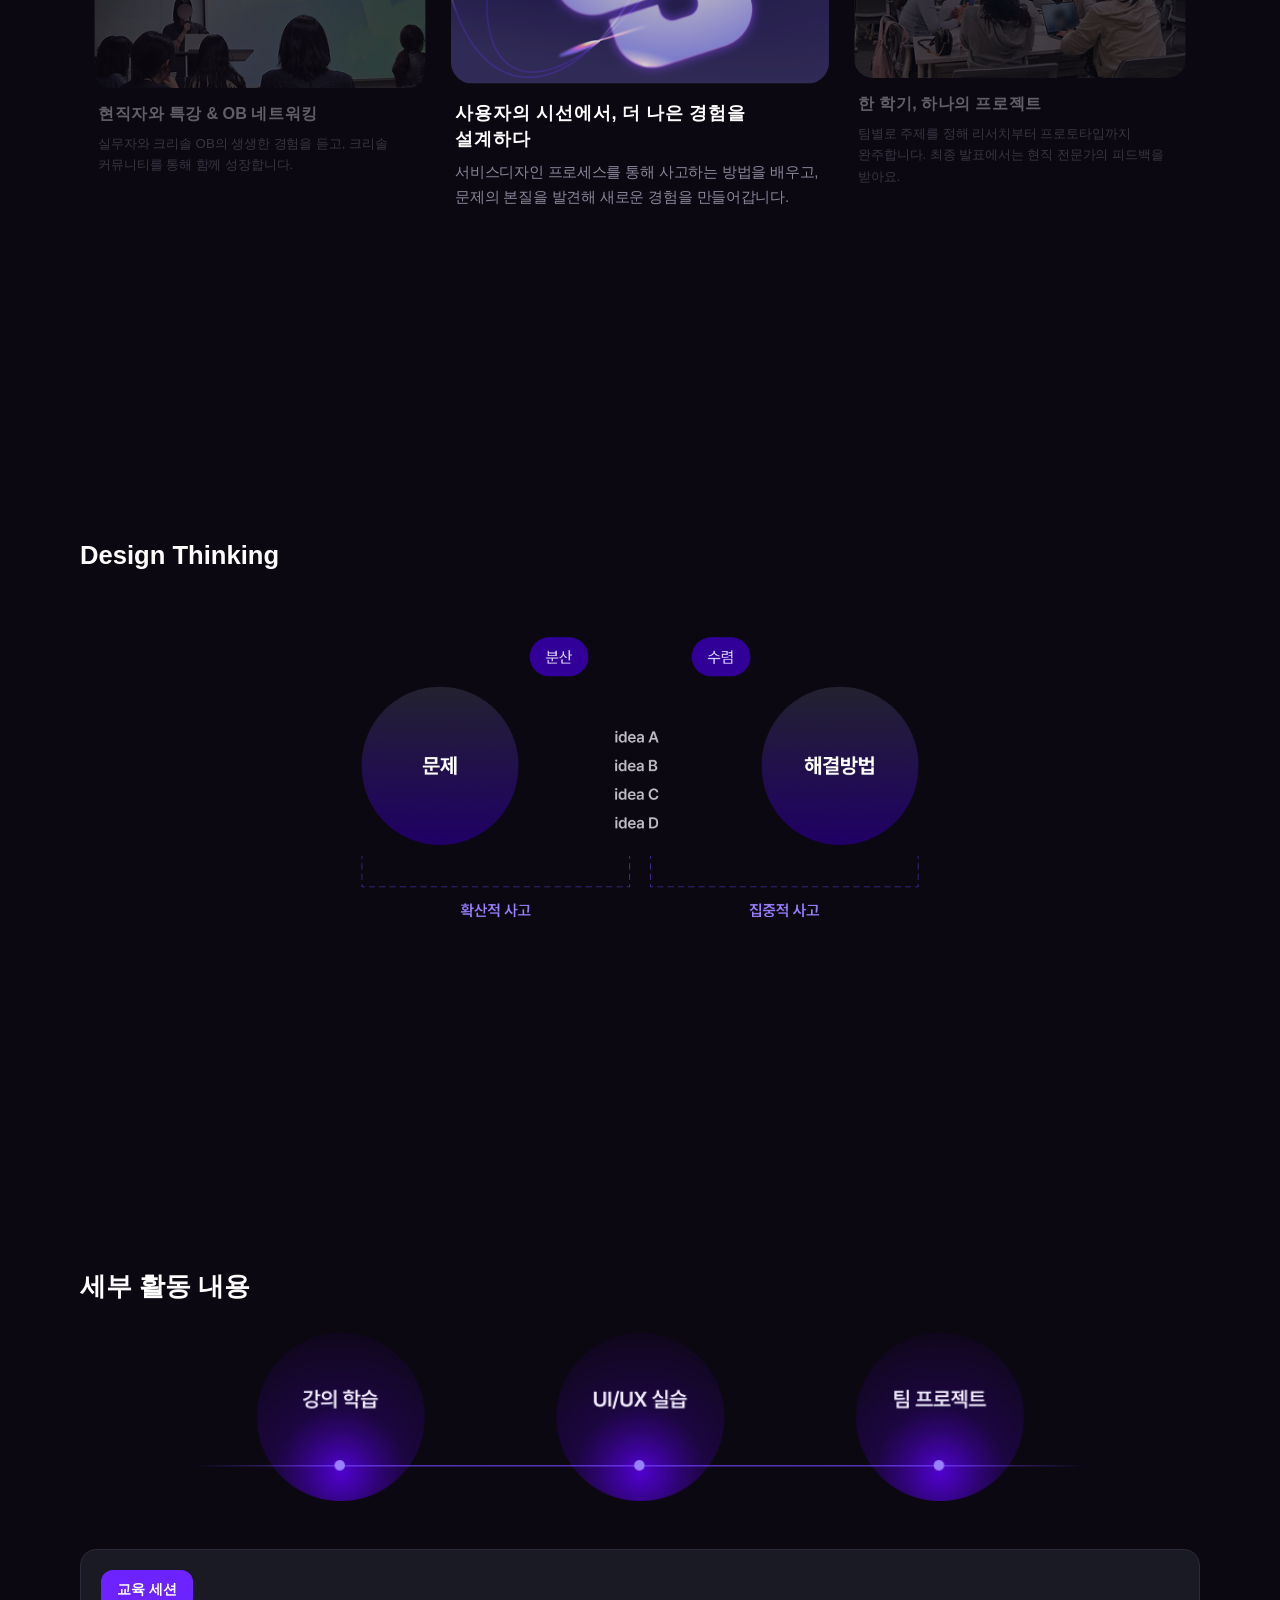
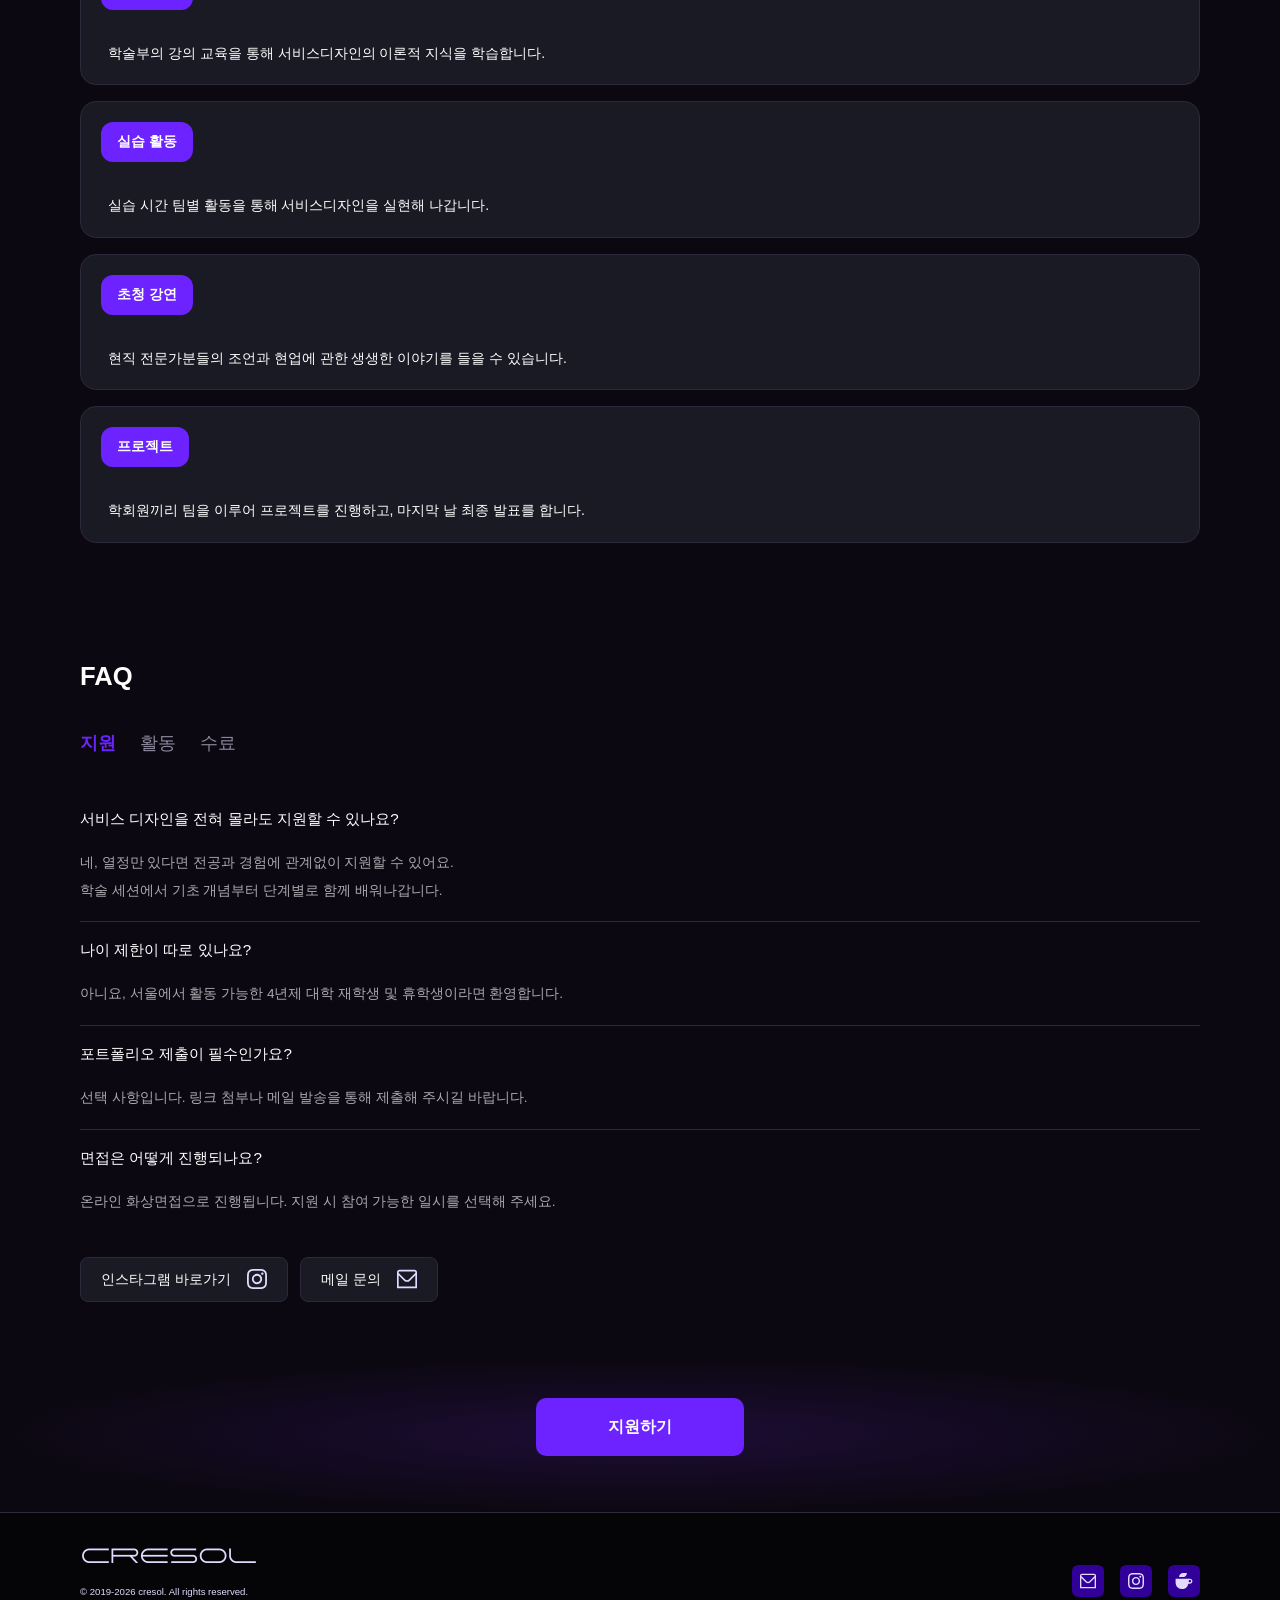
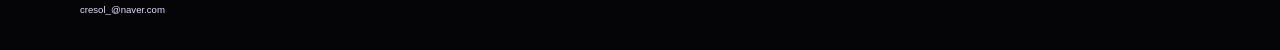
==== commit c510b427: "노션 거의 다 수정" ====
--- a/index.html
+++ b/index.html
@@ -28,8 +28,8 @@
       <div class="container">
         <h1 class="hero-title">WE ARE CRESOL,<br>WE CAN CRESOL</h1>
         <p class="hero-desc">
-          더 나은 가치를 만들고 싶은 열정적인 학생들의 모임,<br>
-          서비스 디자인 학회 CRESOL 공식 홈페이지입니다.
+          국내 최초의 대학생 서비스디자인학회로서,<br>
+          창의적으로 사고하는 방법을 탐구합니다.
         </p>
         <div class="cresol_motion">
           <video src="images/cresol_motion_01.mp4" autoplay loop muted playsinline width="100%">
@@ -72,7 +72,6 @@
             </div>
           </article>
 
-
         </div>
       </div>
     </section>
@@ -229,10 +228,10 @@
         <!-- 문의 버튼 영역 -->
         <div class="contact-buttons">
           <a href="https://www.instagram.com/cresol_/" class="btn-contact" target="_blank" rel="noopener">
-            인스타그램 바로가기 <img src="images/instargram_logo2.png" alt="">
+            인스타그램 바로가기 <img src="images/instargram_logo2.svg" alt="">
           </a>
           <a href="https://mail.google.com/mail/?view=cm&fs=1&to=cresol_@naver.com" class="btn-contact" id="email-copy-btn" target="_blank" rel="noopener" aria-label="이메일 문의">
-            메일 문의 <img src="images/mail_logo2.png" alt="">
+            메일 문의 <img src="images/mail_logo2.svg" alt="">
           </a>
         </div>
     
@@ -251,18 +250,19 @@
   <footer class="footer">
     <div class="container footer-inner">
       <div class="footer-logo">
-        <img src="images/cresol_Framelogo.png" alt="CRESOL">
+        <img src="images/cresol_footerlogo.png" alt="CRESOL">
+        <p class="footer-copyright">© 2019-2026 cresol. All rights reserved.</p>
         <a href="mailto:cresol_@naver.com" class="footer-email">cresol_@naver.com</a>
       </div>
       <div class="footer-sns">
         <a href="https://mail.google.com/mail/?view=cm&fs=1&to=cresol_@naver.com" id="email-copy-btn" target="_blank" rel="noopener" aria-label="이메일 문의">
-          <img src="images/mail_logo.png" alt="메일">
+          <img src="images/mail_logo.svg" alt="메일">
         </a>
         <a href="https://www.instagram.com/cresol_/" target="_blank" rel="noopener" aria-label="인스타그램">
-          <img src="images/instargram_logo.png" alt="인스타그램">
+          <img src="images/instargram_logo.svg" alt="인스타그램">
         </a>
         <a href="https://cafe.naver.com/cresol" target="_blank" rel="noopener" aria-label="네이버 카페">
-          <img src="images/navercafe_logo.png" alt="네이버 카페">
+          <img src="images/navercafe_logo.svg" alt="네이버 카페">
         </a>
       </div>
     </div>
--- a/css/main.css
+++ b/css/main.css
@@ -94,8 +94,7 @@
 .section-title {
   font-size: clamp(1.25rem, 4vw, 1.6rem);
   font-weight: 700;
-  margin-bottom: 28px;
-  padding-bottom: 16px;
+  margin-bottom: 30px;
   text-align: left !important;
   margin-left: 0 !important;
   padding-left: 0 !important;
@@ -112,7 +111,7 @@
 .section-desc {
   font-size: 0.85rem;
   color: var(--color-text-muted);
-  margin-bottom: 16px;
+  margin-bottom: 20px;
   line-height: 1.5;
   margin-left: 0 !important;
   padding-left: 0 !important;
@@ -158,7 +157,7 @@
 }
 
 .nav-link {
-  padding: 8px 16px;
+  padding: 8px 24px;
   font-size: 0.9rem;
   font-weight: 500;
   color: var(--color-text-muted);
@@ -217,19 +216,23 @@
 }
 
 .hero-title {
-  font-size: clamp(1.5rem, 5vw, 2.4rem);
+  /* 최소 2rem ~ 최대 64pt까지 반응형 조절 */
+  font-size: clamp(2rem, 6vw, 64pt);
   font-weight: 800;
-  line-height: 1.25;
-  margin-bottom: 16px;
+  line-height: 1.5; /* 150% */
+  margin-bottom: 32px;
+  margin-top: 220px;
   letter-spacing: -0.02em;
 }
 
 .hero-desc {
-  font-size: clamp(0.85rem, 2.5vw, 1rem);
+  /* 최소 0.9rem ~ 최대 18pt까지 반응형 조절 */
+  font-size: clamp(0.9rem, 2vw, 18pt);
   color: var(--color-text-muted);
   max-width: 480px;
   margin-inline: auto;
-  line-height: 1.75;
+  line-height: 1.6; /* 160% */
+  margin-bottom: 32px;
 }
 
 .cresol_motion {
@@ -238,6 +241,7 @@
   margin-inline: auto;
   border-radius: 16px;
   overflow: hidden;
+  margin-bottom: 200px;
 }
 
 .cresol_motion video {
@@ -258,10 +262,20 @@
   max-width: 1200px;
   margin: 0 auto;
   padding: 20px 0;
-}
-
+  margin-bottom: 200px;
+}
+
+.value-card.active {
+  opacity: 1;
+  transform: scale(1.05);
+  cursor: default;
+}
+
+/* Value Card 전체 너비를 부모에 맞게 반응형으로 설정 */
 .value-card {
-  flex: 0 0 min(85%, 380px);
+  flex: 1 1 100%;      /* Flex 항목이 공간에 맞춰 가로로 유연하게 늘어남 */
+  width: 100%;         /* 가로 너비 100% 채움 */
+  max-width: none;     /* 가로 너비 최대 제한 해제 (필요시 제거) */
   background: transparent;
   border: none;
   cursor: pointer;
@@ -271,24 +285,21 @@
   transform: scale(0.92);
 }
 
-.value-card.active {
-  opacity: 1;
-  transform: scale(1.05);
-  cursor: default;
-}
-
+/* 이미지 컨테이너: 가로는 반응형(100%), 세로는 220px 고정 */
 .value-card-image {
-  aspect-ratio: 4 / 3;
+  width: 100%;         /* 가로는 화면/부모에 따라 반응 */
+  height: 220px;       /* 세로 높이는 220px 고정 */
   overflow: hidden;
   background: var(--color-bg-elevated);
   border-radius: 20px;
   margin-bottom: 16px;
 }
 
+/* 내부 이미지 채우기 설정 */
 .value-card-image img {
   width: 100%;
   height: 100%;
-  object-fit: cover;
+  object-fit: cover;   /* 가로가 늘어나도 비율을 유지하며 220px 높이를 꽉 채움 */
 }
 
 .value-card-body {
@@ -336,6 +347,10 @@
 
 .thinking-image img {
   width: 100%;
+}
+
+.thinking-section{
+  margin-bottom: 200px;
 }
 
 /* ===== Activity Timeline ===== */
@@ -403,6 +418,7 @@
   color: var(--color-text);
   line-height: 1.6;
   margin: 0;
+  margin-left: 7px;
 }
 
 /* ===== FAQ Tabs & Panels ===== */
@@ -600,6 +616,11 @@
   outline: none;
 }
 
+.filter-btn .selected-value {
+  flex: 1;             /* 화살표를 제외한 남은 공간을 모두 차지하도록 설정 */
+  text-align: center;  /* 글자를 중앙 정렬 */
+}
+
 .filter-btn .arrow {
   font-size: 0.8rem;
   transition: transform 0.2s ease;
@@ -680,7 +701,9 @@
   background: var(--color-bg-card);
   border: 1px solid var(--color-border);
   transition: transform 0.2s, border-color 0.2s;
-  display: block;
+  display: flex;
+  flex-direction: column; 
+  height: 100%; 
 }
 
 .project-card:hover {
@@ -689,9 +712,10 @@
 }
 
 .project-cover {
-  aspect-ratio: 16 / 10;
+  aspect-ratio: 48 / 27; /* 1920x1080 비율로 통일 */
   overflow: hidden;
   background: var(--color-bg-elevated);
+  flex-shrink: 0;
 }
 
 .project-cover img {
@@ -702,10 +726,14 @@
 
 .project-body {
   padding: 14px 16px 18px;
+  flex: 1; /* 카드 내부 남은 여백을 채워 높이를 동일하게 고정 */
+  display: flex;
+  flex-direction: column;
 }
 
 .project-cohort {
   display: inline-block;
+  align-self: flex-start; /* 뱃지 너비 자동 조절 */
   font-size: 0.72rem;
   font-weight: 600;
   color: var(--color-purple);
@@ -751,20 +779,44 @@
   transition: background 0.15s, color 0.15s;
 }
 
+.pagination {
+  display: flex;
+  align-items: center;
+  justify-content: center;
+  gap: 20px;         
+  margin-top: 40px;
+}
+
+/* 기본 버튼 스타일 (배경 박스 제거, 회색 글씨) */
+.pagination button {
+  background: transparent;
+  border: none;
+  color: rgba(255, 255, 255, 0.45); /* 회색 글씨 */
+  font-size: 1rem;               /* 글자 및 꺾쇠 크기 */
+  font-weight: 500;
+  cursor: pointer;
+  padding: 4px 8px;
+  transition: color 0.2s, transform 0.15s;
+}
+
+/* 마우스 올렸을 때 (비활성화 상태 제외) */
 .pagination button:hover:not(:disabled) {
-  background: var(--color-bg-card);
-  color: var(--color-text);
-}
-
+  background: transparent;
+  color: #ffffff;
+}
+
+/* 현재 선택된 페이지 */
 .pagination button.active {
-  background: var(--color-purple);
-  color: #fff;
-  font-weight: 600;
-}
-
+  background: transparent;
+  color: #ffffff;
+  font-weight: 700;
+}
+
+/* 첫/이전 페이지 등 클릭 불가능한 상태의 화살표 */
 .pagination button:disabled {
-  opacity: 0.3;
-  cursor: not-allowed;
+  color: rgba(255, 255, 255, 0.25);
+  opacity: 1;
+  cursor: default;
 }
 
 /* ===== Project Detail ===== */
@@ -788,7 +840,7 @@
 .detail-meta {
   display: flex;
   align-items: center;
-  gap: 12px; /* 기수와 팀원 이름 사이 간격 */
+  gap: 12px;
   margin-top: 16px;
 }
 
@@ -797,10 +849,9 @@
   display: inline-block;
   font-size: 0.9rem;
   font-weight: 600;
-  color: var(--color-text-muted, #a0a0a0); /* 또는 기존 보라색 var(--color-purple) */
-}
-
-/* 중복 클래스 병합 */
+  color: #CABAFF;
+}
+
 .detail-title {
   font-size: 2.25rem;
   font-weight: 700;
@@ -866,13 +917,12 @@
   border: 1px solid var(--color-border);
 }
 
-/* 팀원 이름 스타일 (박스/테두리 제거) */
+/* 팀원 이름 스타일 */
 .detail-members {
   font-size: 0.9rem;
-  color: var(--color-text-muted, #a0a0a0);
-}
-
-/* 내부 태그가 들어갈 경우를 대비한 가독성 처리 (선택사항) */
+  color: #BEBDC5;
+}
+
 .detail-members h3,
 .detail-members p {
   margin: 0;
@@ -909,12 +959,12 @@
   flex: 1;
   background: #181824;
   border-radius: 16px;
-  padding: 32px 20px;
+  padding: 20px 20px;
   text-align: left;
   display: flex;
   flex-direction: column;
   justify-content: space-between;
-  min-height: 140px;
+  min-height: 125px;
   box-sizing: border-box;
 }
 
@@ -941,7 +991,7 @@
 
 .schedule-note {
   margin-top: 20px;
-  font-size: 0.875rem; /* 중복 병합 */
+  font-size: 0.875rem;
   color: #71717a;
 }
 
@@ -1013,7 +1063,7 @@
 .week-card {
   background: #14141d;
   border-radius: 16px;
-  padding: 20px 18px;
+  padding: 20px 25px;
   border: 1px solid rgba(255, 255, 255, 0.08);
   display: flex;
   flex-direction: column;
@@ -1040,8 +1090,8 @@
 }
 
 .week-card-badge {
-  width: 8px;
-  height: 8px;
+  width: 10px;
+  height: 10px;
   border-radius: 50%;
   background-color: #3f3f46;
 }
@@ -1087,6 +1137,10 @@
   padding-left: 0 !important;
   margin-left: 0 !important;
   box-sizing: border-box !important;
+}
+
+.apply-header .container {
+  max-width: 800px;
 }
 
 .apply-header h1,
@@ -1166,6 +1220,17 @@
   color: var(--color-text-muted);
 }
 
+/* 선택 전 (Placeholder 상태) 글자색 */
+.form-select.is-placeholder {
+  color: var(--color-text-muted);
+}
+
+/* 드롭다운 클릭 시 펼쳐지는 옵션 목록 내부 글자색은 기본 색상 유지 */
+.form-select option {
+  color: var(--color-text);
+  background-color: var(--color-bg-input);
+}
+
 .form-textarea {
   resize: none;
   min-height: 170px;
@@ -1193,11 +1258,18 @@
   width: 20px;
   background-color: var(--color-bg-input);
   border: 1px solid var(--color-border);
+  margin-right: 10px;
+  display: flex;
+  justify-content: center;
+  align-items: center;
+}
+
+.checkmark {
+  border-radius: 4px;
+}
+
+.radiomark {
   border-radius: 50%;
-  margin-right: 10px;
-  display: flex;
-  justify-content: center;
-  align-items: center;
 }
 
 .checkmark.square {
@@ -1233,7 +1305,7 @@
   line-height: 1.6;
   margin-top: 12px;
   margin-left: 0 !important;
-  padding-left: 0 !important;
+  padding-left: 24 !important;
 }
 
 .photo-upload-box {
@@ -1266,18 +1338,17 @@
 .activity-table {
   display: flex;
   flex-direction: column;
-  gap: 12px;
 }
 .activity-row {
   display: grid;
   grid-template-columns: 1fr 2fr 1fr;
   gap: 12px;
-  padding-bottom: 20px !important;
-  margin-bottom: 20px !important;
+  padding-bottom: 15px !important;
+  margin-bottom: 15px !important;
   border-bottom: 1px solid var(--color-border);
 }
 
-.activity-row:last-child {
+.activity-row:last-of-type {
   padding-bottom: 0 !important;
   margin-bottom: 0 !important;
   border-bottom: none !important;
@@ -1292,6 +1363,7 @@
   cursor: pointer;
   font-weight: 600;
   transition: background 0.2s;
+  margin-top: 12px;
 }
 .btn-add:hover {
   background-color: var(--color-border);
@@ -1305,7 +1377,7 @@
   flex-wrap: wrap !important;
   justify-content: flex-start !important;
   align-items: center !important;
-  gap: 10px 16px !important;
+  gap: 10px 30px !important;
   width: 100% !important;
 }
 
@@ -1407,6 +1479,9 @@
   margin-top: 40px;
 }
 .btn-submit {
+  display: block;
+  margin: 40px auto 0;
+  
   background-color: var(--color-purple);
   color: white;
   border: none;
@@ -1419,6 +1494,7 @@
   cursor: pointer;
   transition: opacity 0.2s;
 }
+
 .btn-submit:hover {
   opacity: 0.9;
 }
@@ -1479,28 +1555,32 @@
 .footer-logo {
   display: flex;
   flex-direction: column;
-  align-items: flex-start; /* 필요에 따라 center(중앙 정렬)로 변경 가능 */
-  gap: 2px;                /* 로고 이미지와 이메일 주소 사이의 간격 */
-}
-
-/* 기존에 쓰시던 이미지 스타일 유지 */
+  align-items: flex-start;
+  gap: 2px;
+}
+
 .footer-logo img {
-  height: 44px;
+  height: 22px;
   width: auto;
-}
-
-/* 새로 추가되는 이메일 스타일 */
+  margin-bottom: 15px;
+}
+
+.footer-copyright{
+  font-size: 0.6rem;
+  color: #e2dcfc;
+}
+
 .footer-email {
-  font-size: 0.7rem;
+  font-size: 0.6rem;
   font-weight: 400;
-  color: #3f13ad;     /* 보라색 포인트 컬러 */
+  color: #e2dcfc;
   text-decoration: none;
   transition: opacity 0.2s;
 }
 
 .footer-email:hover {
   opacity: 0.8;
-  text-decoration: underline;     /* 마우스 올려두었을 때 밑줄 효과 */
+  text-decoration: underline;
 }
 
 .footer-sns {
@@ -1512,14 +1592,11 @@
   display: flex;
   align-items: center;
   justify-content: center;
-  
   background: transparent;
   border: none;
   border-radius: 0;
-  
   width: 32px; 
   height: 32px;
-  
   transition: transform 0.15s, opacity 0.2s;
 }
 
@@ -1572,6 +1649,13 @@
     box-sizing: border-box !important;
   }
 
+  /* Footer Mobile Layout */
+  .footer-inner {
+    flex-direction: column;
+    align-items: flex-start; /* 왼쪽 정렬 (중앙 정렬을 원하시면 center로 변경) */
+    gap: 20px; /* footer-logo와 footer-sns 사이 간격 */
+  }
+
   /* Header Navigation */
   .menu-toggle { display: flex; }
   .nav {
@@ -1586,23 +1670,39 @@
     padding: 12px 16px;
   }
   .nav.open { display: flex; }
-  .nav-link { width: 100%; padding: 12px 16px; }
   .header-inner .btn-apply { display: none; }
   .header-inner .btn-apply.mobile-show { display: inline-flex; }
 
-  /* Carousel */
-  .value-carousel {
-    flex-direction: column;
-    gap: 36px;
-  }
-  .value-card {
-    flex: 1 1 100%;
-    width: 100%;
-    max-width: 100%;
-    opacity: 1 !important;
-    transform: none !important;
-    cursor: default;
-  }
+/* Carousel Mobile */
+.value-carousel {
+  flex-direction: column;
+  gap: 36px;
+}
+
+/* 카드 전체: 가로 너비 100% 최대 확장 */
+.value-card {
+  flex: 1 1 100%;
+  width: 100% !important;
+  max-width: 100% !important; /* 제한 없이 꽉 채움 */
+  opacity: 1 !important;
+  transform: none !important;
+  cursor: default;
+}
+
+/* 이미지 영역: 가로 100% / 세로 220px 고정 */
+.value-card-image {
+  width: 100%;
+  height: 220px !important;   /* 높이 220px 고정 */
+  aspect-ratio: auto;        /* 기존 비율 유지 해제 */
+}
+
+/* 이미지 핏 조정 */
+.value-card-image img {
+  width: 100%;
+  height: 100%;
+  object-fit: cover;         /* 220px 높이에 맞춰 이미지를 꽉 채우고 잉여 부분은 크롭 */
+}
+}
 
   /* Activities & Diagrams */
   .activity-item {
@@ -1622,6 +1722,7 @@
     transform: scale(1.05);
     max-width: 100%;
     height: auto;
+    margin-bottom: 20px;
   }
 
   /* FAQ Override */
@@ -1652,9 +1753,10 @@
   }
   .detail-gallery img {
     width: 100% !important;
-    height: 260px; /* 기존 height:auto와 260px 충돌 해결 */
+    height: auto !important; /* 고정 높이 해제 */
+    aspect-ratio: 48 / 27;   /* 1920x1080 비율 고정 */
     max-width: 100%;
-    object-fit: cover;
+    object-fit: cover;      /* 이미지 비율에 맞게 채움 */
   }
 
   /* Timeline */
@@ -1679,7 +1781,7 @@
   .photo-upload { flex-direction: column; }
   .photo-upload-box { width: 120px; height: 160px; }
 
-  /* Skills Selection */
+  /* Skills Selection (수정 반영 영역) */
   .skills-grid { grid-template-columns: repeat(2, 1fr); }
   .skills-group {
     display: flex !important;
@@ -1688,9 +1790,25 @@
     gap: 14px !important;
     width: 100% !important;
   }
-  .skills-group .custom-checkbox { width: 100% !important; margin-bottom: 0 !important; }
-  .skill-other { width: 100% !important; display: flex !important; align-items: center !important; gap: 8px !important; }
-  .skill-other .small-input { flex: 1 !important; width: auto !important; }
+  .skills-group > .custom-checkbox { 
+    width: 100% !important; 
+    margin-bottom: 0 !important; 
+  }
+  .skill-other { 
+    width: auto !important; 
+    display: inline-flex !important; 
+    align-items: center !important; 
+    justify-content: flex-start !important;
+    gap: 8px !important; 
+  }
+  .skill-other .custom-checkbox { 
+    width: auto !important; 
+    margin-bottom: 0 !important; 
+  }
+  .skill-other .small-input { 
+    flex: none !important; 
+    width: 120px !important; 
+  }
   
   /* Interview Table Mobile */
   .interview-table { width: 100% !important; border-collapse: collapse !important; margin-top: 12px !important; }
@@ -1704,27 +1822,27 @@
   .btn-cta-large { padding: 14px 48px; width: 100%; }
 }
 
-/* ===== 이메일 복사 중앙 알림창 (이미지 디자인 반영) ===== */
+/* ===== 이메일 복사 중앙 알림창 ===== */
 .custom-alert-overlay {
   position: fixed;
   top: 0;
   left: 0;
   width: 100vw;
   height: 100vh;
-  background: rgba(0, 0, 0, 0.6); /* 뒷배경 딤 처리 */
+  background: rgba(0, 0, 0, 0.6);
   display: flex;
   align-items: center;
   justify-content: center;
   z-index: 9999;
-  backdrop-filter: blur(2px); /* 약간의 배경 흐림 효과 */
+  backdrop-filter: blur(2px);
 }
 
 .custom-alert-box {
-  background: #23232c; /* 이미지의 어두운 다크 그레이 배경 */
+  background: #23232c;
   width: 320px;
   max-width: 90%;
   padding: 32px 24px 20px 24px;
-  border-radius: 20px; /* 라운드 스타일 */
+  border-radius: 20px;
   text-align: center;
   box-shadow: 0 10px 30px rgba(0, 0, 0, 0.5);
   box-sizing: border-box;
@@ -1738,14 +1856,14 @@
 }
 
 .alert-email {
-  color: #a1a1aa; /* 회색 보조 텍스트 */
+  color: #a1a1aa;
   font-size: 0.9rem;
   margin: 0 0 24px 0;
 }
 
 .alert-btn {
   width: 100%;
-  background: #5b21ef; /* 이미지의 보라색 버튼 컬러 */
+  background: #5b21ef;
   color: #ffffff;
   border: none;
   padding: 14px 0;
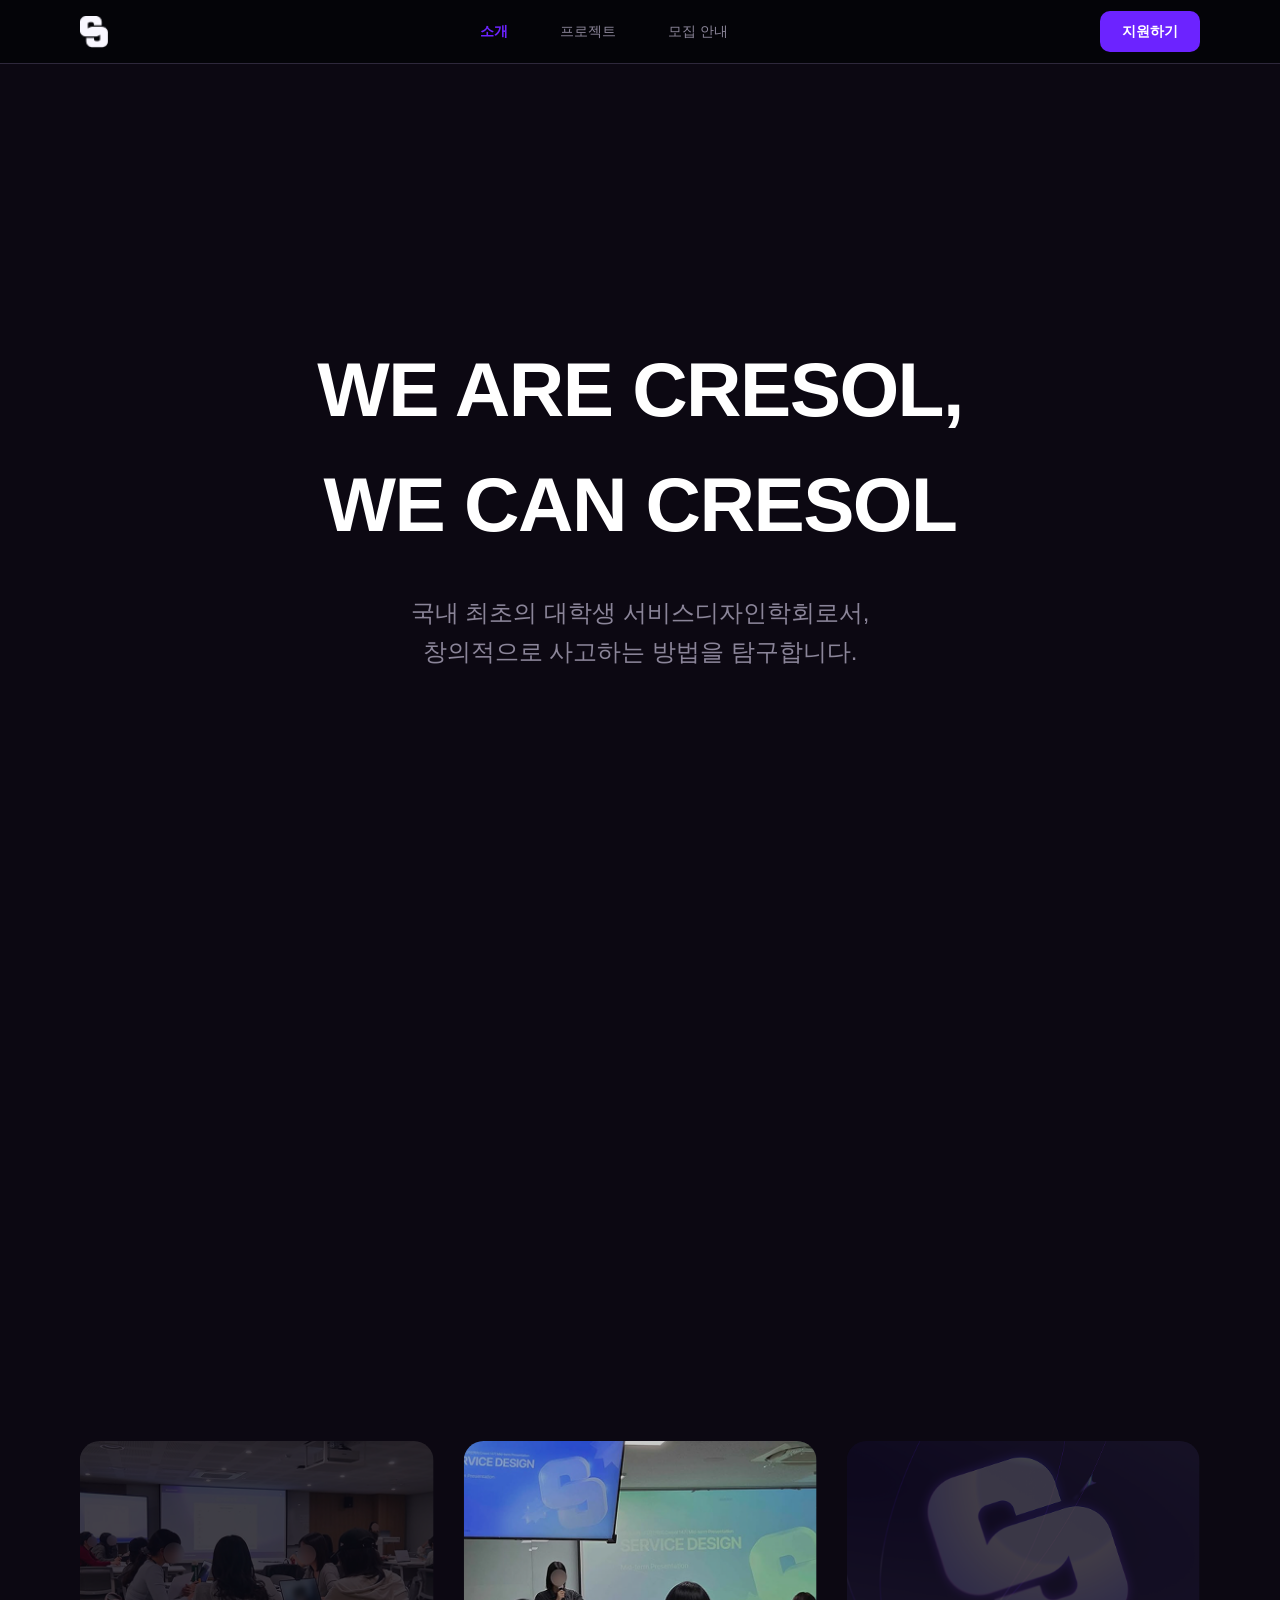
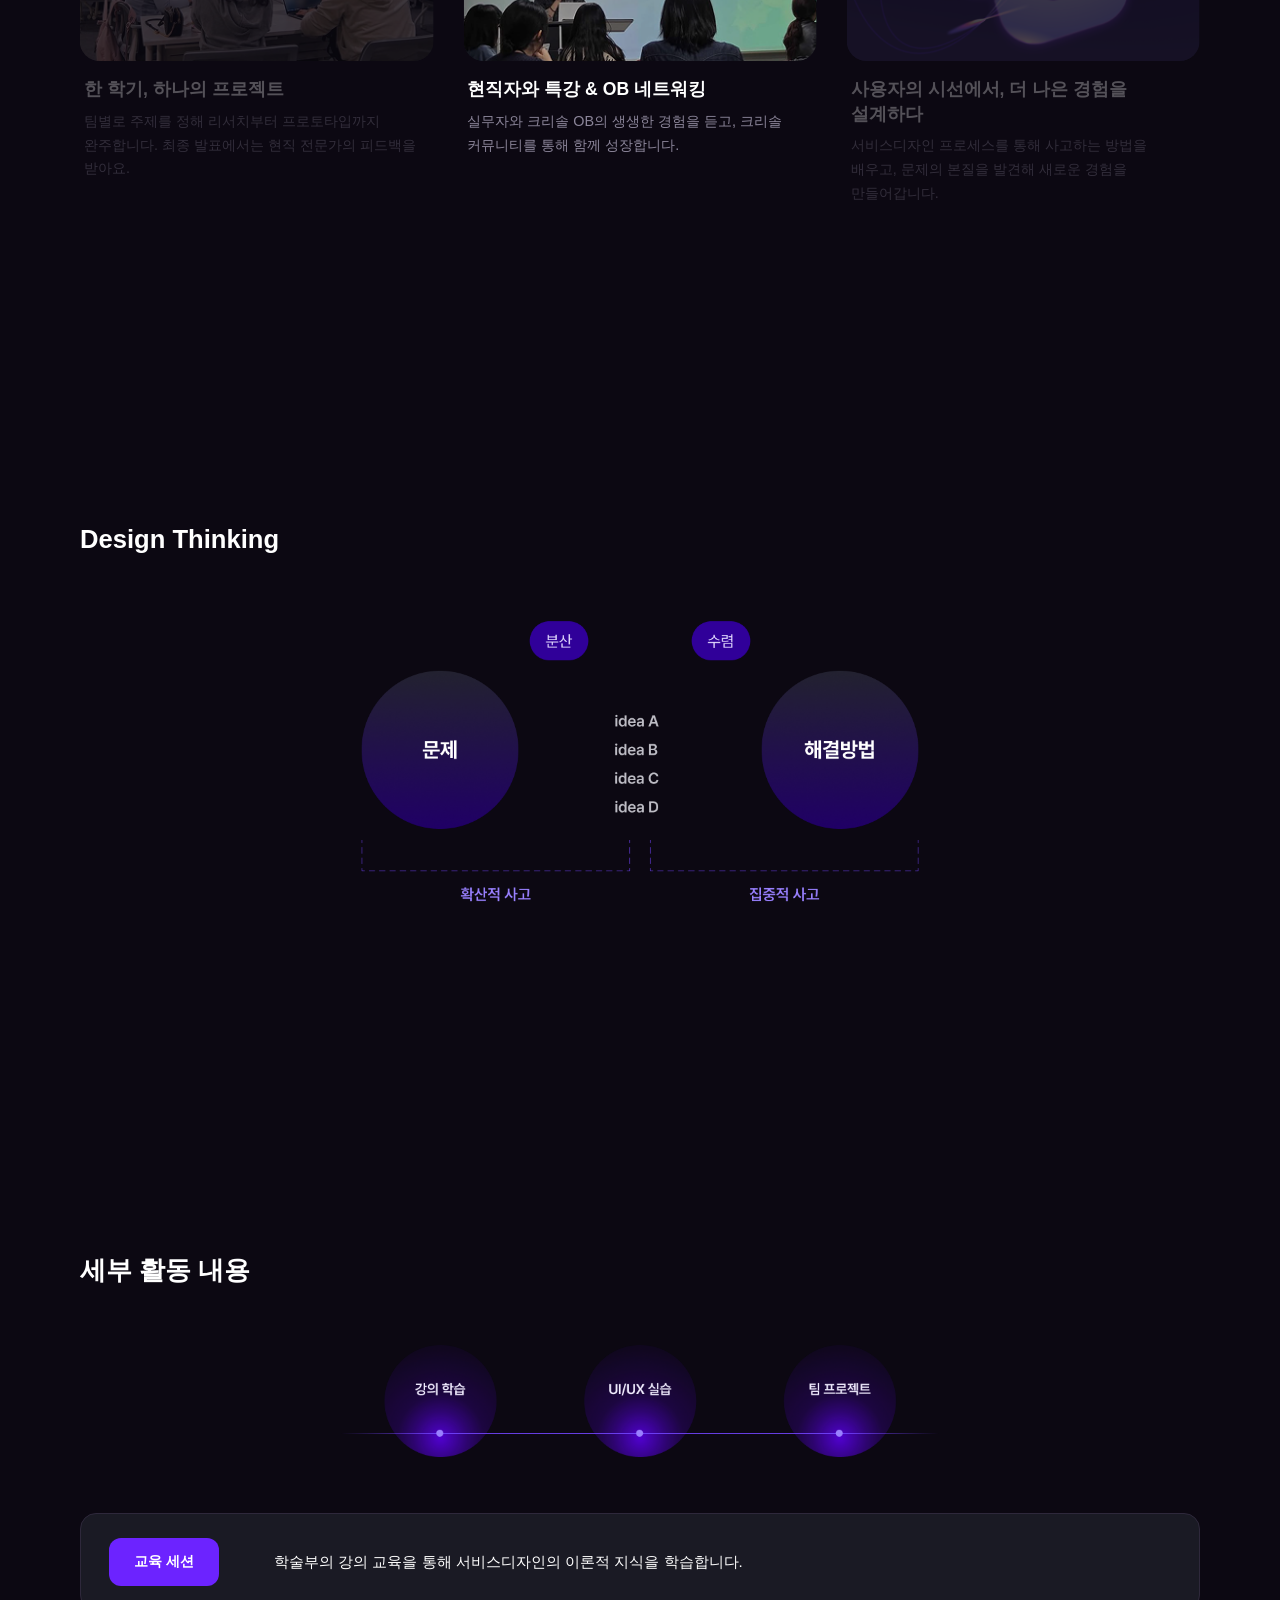
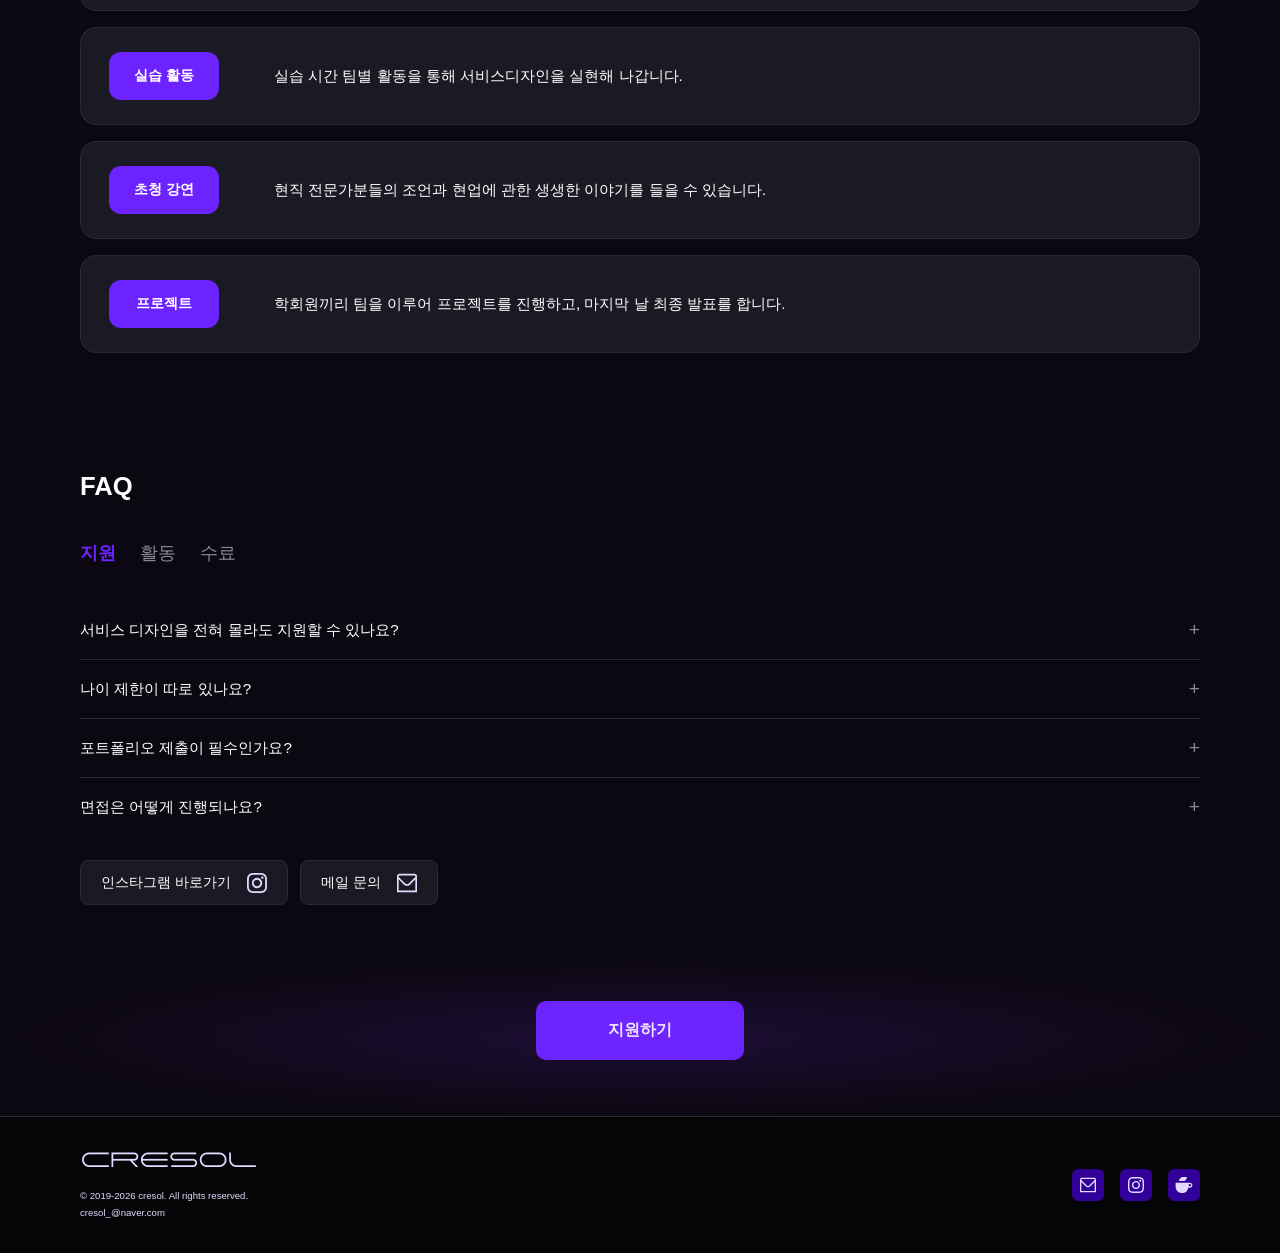
==== commit 0cface0b: "모션 수정, 상세페이지 그라데이션" ====
--- a/index.html
+++ b/index.html
@@ -1,11 +1,41 @@
 <!DOCTYPE html>
 <html lang="ko">
-<head>
-  <meta charset="UTF-8">
-  <meta name="viewport" content="width=device-width, initial-scale=1.0">
-  <title>CRESOL | 소개</title>
-  <link rel="stylesheet" href="css/main.css">
-</head>
+  <head>
+    <meta charset="UTF-8">
+    <meta name="viewport" content="width=device-width, initial-scale=1.0">
+    <meta name="google-site-verification" content="GP4gJanrVQMlGLx7szbKljXGqSxJMiUBI7SozZRGYvU" />
+    
+    <!-- 1. 기본 SEO 메타태그 -->
+    <title>CRESOL | 소개</title>
+    <meta name="description" content="CRESOL(크리솔) 공식 웹사이트입니다. CRESOL의 소개 및 프로젝트를 확인해보세요.">
+    <meta name="keywords" content="CRESOL, 크리솔, IT프로젝트, AR글래스, 웹서비스">
+    <meta name="author" content="CRESOL">
+    <meta name="robots" content="index, follow">
+    <link rel="canonical" href="https://cresol.kr/">
+  
+    <!-- 2. Open Graph (카카오톡, 페이스북 등 SNS 공유 시 노출) -->
+    <meta property="og:type" content="website">
+    <meta property="og:site_name" content="CRESOL">
+    <meta property="og:title" content="CRESOL | 소개">
+    <meta property="og:description" content="CRESOL(크리솔) 공식 웹사이트입니다. CRESOL의 소개 및 프로젝트를 확인해보세요.">
+    <meta property="og:url" content="https://cresol.kr/">
+    <meta property="og:image" content="images/소개_크리솔로고중앙.png"> <!-- 카카오톡 공유 시 표시될 썸네일 이미지 -->
+    <meta property="og:locale" content="ko_KR">
+  
+    <!-- 3. Twitter Card (X/트위터 공유 시 노출) -->
+    <meta name="twitter:card" content="summary_large_image">
+    <meta name="twitter:title" content="CRESOL | 소개">
+    <meta name="twitter:description" content="CRESOL(크리솔) 공식 웹사이트입니다. CRESOL의 소개 및 프로젝트를 확인해보세요.">
+    <meta name="twitter:image" content="images/소개_크리솔로고중앙.png">
+  
+    <!-- 4. 파비콘 및 기존 스타일시트 -->
+    <link rel="icon" href="favicon.ico">
+    <link rel="stylesheet" href="css/main.css">
+
+    <!-- 1. <head> 태그 안에 추가 (Swiper CSS) -->
+    <link rel="stylesheet" href="https://cdn.jsdelivr.net/npm/swiper@11/swiper-bundle.min.css" />
+  </head>
+
 <body>
 
   <header class="header">
@@ -41,38 +71,56 @@
 
     <section class="section" id="vision">
       <div class="container">
-        <div class="value-carousel">
-          <article class="value-card">
-            <div class="value-card-image">
-              <img src="images/소개_현직자.png" alt="현직자 초청 강연">
-            </div>
-            <div class="value-card-body">
-              <h3 class="value-card-title">현직자와 특강 & OB 네트워킹</h3>
-              <p class="value-card-text">실무자와 크리솔 OB의 생생한 경험을 듣고, 크리솔 커뮤니티를 통해 함께 성장합니다.</p>
-            </div>
-          </article>
-
-          <article class="value-card featured">
-            <div class="value-card-image">
-              <img src="images/소개_크리솔로고중앙.png" alt="CRESOL">
-            </div>
-            <div class="value-card-body">
-              <h3 class="value-card-title">사용자의 시선에서, 더 나은 경험을 설계하다</h3>
-              <p class="value-card-text">서비스디자인 프로세스를 통해 사고하는 방법을 배우고, 문제의 본질을 발견해 새로운 경험을 만들어갑니다.</p>
-            </div>
-          </article>
-
-          <article class="value-card">
-            <div class="value-card-image">
-              <img src="images/소개_한학기.png" alt="CRESOL 한 학기 활동">
-            </div>
-            <div class="value-card-body">
-              <h3 class="value-card-title">한 학기, 하나의 프로젝트</h3>
-              <p class="value-card-text">팀별로 주제를 정해 리서치부터 프로토타입까지 완주합니다. 최종 발표에서는 현직 전문가의 피드백을 받아요.</p>
-            </div>
-          </article>
-
-        </div>
+        <!-- Swiper 컨테이너 적용 -->
+        <div class="swiper value-carousel">
+          <!-- section id="vision" 내부의 swiper-wrapper 부분 -->
+          <div class="swiper-wrapper">
+            <!-- 원본 3개 -->
+            <article class="swiper-slide value-card">
+              <div class="value-card-image"><img src="images/소개_현직자.png" alt="현직자 초청 강연"></div>
+              <div class="value-card-body">
+                <h3 class="value-card-title">현직자와 특강 & OB 네트워킹</h3>
+                <p class="value-card-text">실무자와 크리솔 OB의 생생한 경험을 듣고, 크리솔 커뮤니티를 통해 함께 성장합니다.</p>
+              </div>
+            </article>
+            <article class="swiper-slide value-card">
+              <div class="value-card-image"><img src="images/소개_크리솔로고중앙.png" alt="CRESOL"></div>
+              <div class="value-card-body">
+                <h3 class="value-card-title">사용자의 시선에서, 더 나은 경험을 설계하다</h3>
+                <p class="value-card-text">서비스디자인 프로세스를 통해 사고하는 방법을 배우고, 문제의 본질을 발견해 새로운 경험을 만들어갑니다.</p>
+              </div>
+            </article>
+            <article class="swiper-slide value-card">
+              <div class="value-card-image"><img src="images/소개_한학기.png" alt="CRESOL 한 학기 활동"></div>
+              <div class="value-card-body">
+                <h3 class="value-card-title">한 학기, 하나의 프로젝트</h3>
+                <p class="value-card-text">팀별로 주제를 정해 리서치부터 프로토타입까지 완주합니다. 최종 발표에서는 현직 전문가의 피드백을 받아요.</p>
+              </div>
+            </article>
+
+            <!-- 자연스러운 루프를 위해 동일하게 3개 더 복사 (총 6개) -->
+            <article class="swiper-slide value-card">
+              <div class="value-card-image"><img src="images/소개_현직자.png" alt="현직자 초청 강연"></div>
+              <div class="value-card-body">
+                <h3 class="value-card-title">현직자와 특강 & OB 네트워킹</h3>
+                <p class="value-card-text">실무자와 크리솔 OB의 생생한 경험을 듣고, 크리솔 커뮤니티를 통해 함께 성장합니다.</p>
+              </div>
+            </article>
+            <article class="swiper-slide value-card">
+              <div class="value-card-image"><img src="images/소개_크리솔로고중앙.png" alt="CRESOL"></div>
+              <div class="value-card-body">
+                <h3 class="value-card-title">사용자의 시선에서, 더 나은 경험을 설계하다</h3>
+                <p class="value-card-text">서비스디자인 프로세스를 통해 사고하는 방법을 배우고, 문제의 본질을 발견해 새로운 경험을 만들어갑니다.</p>
+              </div>
+            </article>
+            <article class="swiper-slide value-card">
+              <div class="value-card-image"><img src="images/소개_한학기.png" alt="CRESOL 한 학기 활동"></div>
+              <div class="value-card-body">
+                <h3 class="value-card-title">한 학기, 하나의 프로젝트</h3>
+                <p class="value-card-text">팀별로 주제를 정해 리서치부터 프로토타입까지 완주합니다. 최종 발표에서는 현직 전문가의 피드백을 받아요.</p>
+              </div>
+            </article>
+          </div>
       </div>
     </section>
 
@@ -275,6 +323,10 @@
       <button id="custom-alert-close" class="alert-btn">확인</button>
     </div>
   </div>
+  <!-- 1. Swiper JS 라이브러리를 반드시 main.js 보다 먼저 불러옵니다. -->
+  <script src="https://cdn.jsdelivr.net/npm/swiper@11/swiper-bundle.min.js"></script>
+
+  <!-- 2. 커스텀 JS 파일 -->
   <script src="js/main.js"></script>
 </body>
 </html>
--- a/css/main.css
+++ b/css/main.css
@@ -9,7 +9,7 @@
   font-display: swap;
 }
 
-/* ===== Variables (중복 선언 병합) ===== */
+/* ===== Variables ===== */
 :root {
   --color-bg: #050508;
   --color-bg-main: #0c0812;
@@ -31,18 +31,12 @@
 }
 
 /* ===== Reset & Global ===== */
-*,
-*::before,
-*::after {
+*, *::before, *::after {
   box-sizing: border-box;
   margin: 0;
   padding: 0;
 }
-
-html {
-  scroll-behavior: smooth;
-}
-
+html { scroll-behavior: smooth; }
 body {
   font-family: 'Pretendard', var(--font-main), sans-serif;
   color: var(--color-text);
@@ -52,71 +46,34 @@
   word-break: keep-all;
   overflow-wrap: break-word;
 }
-
-a {
-  color: inherit;
-  text-decoration: none;
-}
-
-img {
-  max-width: 100%;
-  height: auto;
-  display: block;
-}
-
-ul {
-  list-style: none;
-}
-
-button,
-input,
-select,
-textarea {
-  font-family: inherit;
-}
-
-button {
-  cursor: pointer;
-  border: none;
-  background: none;
-}
-
-.container {
-  width: min(100% - 32px, var(--max-width));
-  margin-inline: auto;
-}
+a { color: inherit; text-decoration: none; }
+img { max-width: 100%; height: auto; display: block; }
+ul { list-style: none; }
+button, input, select, textarea { font-family: inherit; }
+button { cursor: pointer; border: none; background: none; }
+.container { width: min(100% - 32px, var(--max-width)); margin-inline: auto; }
 
 /* ===== Typography & Sections ===== */
-.section {
-  padding: 56px 0;
-}
-
+.section { padding: 56px 0; }
 .section-title {
   font-size: clamp(1.25rem, 4vw, 1.6rem);
   font-weight: 700;
   margin-bottom: 30px;
   text-align: left !important;
-  margin-left: 0 !important;
-  padding-left: 0 !important;
   display: block !important;
 }
-
 .section-subtitle {
   font-size: 0.95rem;
   color: var(--color-text-muted);
   line-height: 1.7;
   margin-bottom: 1.25rem;
 }
-
 .section-desc {
   font-size: 0.85rem;
   color: var(--color-text-muted);
   margin-bottom: 20px;
   line-height: 1.5;
-  margin-left: 0 !important;
-  padding-left: 0 !important;
-}
-
+}
 .section-notice {
   font-size: 0.85rem;
   color: #9980FF;
@@ -126,1758 +83,423 @@
 
 /* ===== Header ===== */
 .header {
-  position: sticky;
-  top: 0;
-  z-index: 100;
-  background: rgba(5, 5, 8, 0.92);
-  backdrop-filter: blur(12px);
-  border-bottom: 1px solid var(--color-border);
-  height: var(--header-height);
-}
-
-.header-inner {
-  display: flex;
-  align-items: center;
-  justify-content: space-between;
-  height: 100%;
-  gap: 16px;
-}
-
-.logo img {
-  height: 32px;
-  width: auto;
-}
-
-.nav {
-  display: flex;
-  align-items: center;
-  gap: 4px;
-  flex: 1;
-  justify-content: center;
-}
-
-.nav-link {
-  padding: 8px 24px;
-  font-size: 0.9rem;
-  font-weight: 500;
-  color: var(--color-text-muted);
-  border-radius: var(--radius);
-  transition: color 0.2s, background 0.2s;
-}
-
-.nav-link:hover,
-.nav-link.active {
-  color: var(--color-text);
-}
-
-.nav-link.active {
-  color: var(--color-purple);
-  font-weight: 700;
-}
-
-.btn-apply {
-  display: inline-flex;
-  align-items: center;
-  justify-content: center;
-  padding: 9px 22px;
-  background: var(--color-purple);
-  color: #fff;
-  font-size: 0.875rem;
-  font-weight: 600;
-  border-radius: var(--radius-pill);
-  transition: background 0.2s, transform 0.15s;
-  white-space: nowrap;
-  flex-shrink: 0;
-}
-
-.btn-apply:hover {
-  background: var(--color-purple-hover);
-}
-
-.menu-toggle {
-  display: none;
-  flex-direction: column;
-  gap: 5px;
-  padding: 8px;
-}
-
-.menu-toggle span {
-  display: block;
-  width: 22px;
-  height: 2px;
-  background: var(--color-text);
-  border-radius: 2px;
-}
+  position: sticky; top: 0; z-index: 100;
+  background: rgba(5, 5, 8, 0.92); backdrop-filter: blur(12px);
+  border-bottom: 1px solid var(--color-border); height: var(--header-height);
+}
+.header-inner { display: flex; align-items: center; justify-content: space-between; height: 100%; gap: 16px; }
+.logo img { height: 32px; width: auto; }
+.nav { display: flex; align-items: center; gap: 4px; flex: 1; justify-content: center; }
+.nav-link { padding: 8px 24px; font-size: 0.9rem; font-weight: 500; color: var(--color-text-muted); border-radius: var(--radius); transition: color 0.2s, background 0.2s; }
+.nav-link:hover, .nav-link.active { color: var(--color-text); }
+.nav-link.active { color: var(--color-purple); font-weight: 700; }
+.btn-apply { display: inline-flex; align-items: center; justify-content: center; padding: 9px 22px; background: var(--color-purple); color: #fff; font-size: 0.875rem; font-weight: 600; border-radius: var(--radius-pill); white-space: nowrap; flex-shrink: 0; }
+.btn-apply:hover { background: var(--color-purple-hover); }
+.menu-toggle { display: none; flex-direction: column; gap: 5px; padding: 8px; }
+.menu-toggle span { display: block; width: 22px; height: 2px; background: var(--color-text); border-radius: 2px; }
 
 /* ===== Hero (Intro) ===== */
-.hero {
-  padding: 48px 0 32px;
-  text-align: center;
-}
-
-.hero-title {
-  /* 최소 2rem ~ 최대 64pt까지 반응형 조절 */
-  font-size: clamp(2rem, 6vw, 64pt);
-  font-weight: 800;
-  line-height: 1.5; /* 150% */
-  margin-bottom: 32px;
-  margin-top: 220px;
-  letter-spacing: -0.02em;
-}
-
-.hero-desc {
-  /* 최소 0.9rem ~ 최대 18pt까지 반응형 조절 */
-  font-size: clamp(0.9rem, 2vw, 18pt);
-  color: var(--color-text-muted);
-  max-width: 480px;
-  margin-inline: auto;
-  line-height: 1.6; /* 160% */
-  margin-bottom: 32px;
-}
-
-.cresol_motion {
-  width: 100%;
-  max-width: 900px;
-  margin-inline: auto;
-  border-radius: 16px;
-  overflow: hidden;
-  margin-bottom: 200px;
-}
-
-.cresol_motion video {
-  display: block;
-  width: 100%;
-  height: auto;
-  object-fit: cover;
-}
+.hero { padding: 48px 0 32px; text-align: center; }
+.hero-title { font-size: clamp(2rem, 6vw, 64pt); font-weight: 800; line-height: 1.5; margin-bottom: 32px; margin-top: 220px; letter-spacing: -0.02em; }
+.hero-desc { font-size: clamp(0.9rem, 2vw, 18pt); color: var(--color-text-muted); max-width: 480px; margin-inline: auto; line-height: 1.6; margin-bottom: 32px; }
+.cresol_motion { width: 100%; max-width: 900px; margin-inline: auto; border-radius: 16px; overflow: hidden; margin-bottom: 200px; }
+.cresol_motion video { display: block; width: 100%; height: auto; object-fit: cover; }
 
 /* ===== Vision / Value Cards Carousel ===== */
-.value-carousel {
-  display: flex;
-  justify-content: center;
-  align-items: center;
-  gap: 20px;
+/* ===== Vision / Value Cards Carousel ===== */
+.value-carousel { 
+  width: 100%; 
+  max-width: 1200px; 
+  margin: 0 auto 200px; 
+  /* scale이 커질 때 위아래가 잘리지 않도록 padding을 넉넉히 줍니다. */
+  padding: 40px 0; 
+  overflow: hidden; 
+}
+
+.value-card { 
+  background: transparent; 
+  /* 양옆 카드는 흐리고 작게 보이도록 설정 (요청사항 2번) */
+  opacity: 0.3; 
+  transform: scale(0.85); 
+  /* 부드러운 전환 효과 (요청사항 1번) */
+  transition: transform 0.6s cubic-bezier(0.25, 1, 0.5, 1), opacity 0.6s ease; 
+  cursor: pointer; 
+  /* width: 100%; <- 삭제! Swiper가 width를 알아서 계산하도록 해야 그리드가 깨지지 않습니다. */
+}
+
+/* Swiper에 의해 중앙에 오는 활성 카드 스타일 (요청사항 2번) */
+.value-card.swiper-slide-active { 
+  opacity: 1; 
+  transform: scale(1.05); /* 중앙 카드는 더 크고 밝게 */
+  cursor: default; 
+}
+
+.value-card-image { 
+  width: 100%; 
+  height: 220px; 
+  overflow: hidden; 
+  background: var(--color-bg-elevated); 
+  border-radius: 20px; 
+  margin-bottom: 16px; 
+}
+
+.value-card-image { width: 100%; height: 220px; overflow: hidden; background: var(--color-bg-elevated); border-radius: 20px; margin-bottom: 16px; }
+.value-card-image img { width: 100%; height: 100%; object-fit: cover; }
+.value-card-body { padding: 0 4px; }
+.value-card-title { font-size: 1.1rem; font-weight: 700; margin-bottom: 8px; line-height: 1.4; color: var(--color-text); }
+.value-card-text { font-size: 0.9rem; color: var(--color-text-muted); line-height: 1.65; }
+
+/* 모바일 화면 대응 */
+@media (max-width: 768px) {
+  .value-card {
+    opacity: 1;
+    transform: scale(1);
+  }
+}
+
+/* ===== Design Thinking ===== */
+.thinking-label { font-size: 0.85rem; color: var(--color-purple); margin-bottom: 6px; font-weight: 600; }
+.thinking-title { font-size: clamp(1.1rem, 3vw, 1.35rem); font-weight: 700; margin-bottom: 10px; }
+.thinking-desc { font-size: 0.9rem; color: var(--color-text-muted); margin-bottom: 28px; }
+.thinking-image { max-width: 640px; margin-inline: auto; }
+.thinking-image img { width: 100%; }
+.thinking-section { margin-bottom: 200px; }
+
+/* ===== Activity Timeline ===== */
+.activity-icons { display: flex; justify-content: center; gap: 24px; margin-bottom: 32px; flex-wrap: wrap; }
+.activity-icons img { transform: scale(0.7); }
+.activity-icon { width: 72px; height: 72px; border-radius: 50%; background: var(--color-purple-dim); border: 1px solid var(--color-purple); display: flex; align-items: center; justify-content: center; font-size: 0.72rem; font-weight: 600; color: var(--color-purple); }
+.activity-list { display: flex; flex-direction: column; gap: 16px; }
+.activity-item { display: flex; align-items: center; gap: 24px; background: var(--color-bg-card); border-radius: 16px; padding: 24px 28px; border: 1px solid var(--color-border); }
+.activity-label { display: inline-flex; align-items: center; justify-content: center; width: 110px; height: 48px; background-color: var(--color-purple); color: #ffffff; font-weight: 700; font-size: 0.9rem; border-radius: 12px; flex-shrink: 0; }
+.activity-desc { font-size: 0.95rem; line-height: 1.6; margin-left: 7px; }
+
+/* ===== FAQ Tabs & Panels ===== */
+.faq-tabs { display: flex; gap: 24px; margin-bottom: 32px; flex-wrap: wrap; }
+.faq-tab { padding: 4px 0; font-size: 1.1rem; font-weight: 500; color: var(--color-text-muted); }
+.faq-tab.active, .faq-tab:hover { color: var(--color-purple); font-weight: 700; }
+.faq-panel { display: none; }
+.faq-panel.active { display: block; }
+.faq-item { border-bottom: 1px solid var(--color-border); }
+.faq-item:last-child { border-bottom: none; }
+.faq-question { width: 100%; display: flex; align-items: center; justify-content: space-between; padding: 18px 0; font-size: 0.95rem; font-weight: 500; color: var(--color-text); }
+.faq-question::after { content: "+"; font-size: 1.2rem; color: var(--color-text-muted); }
+.faq-item.open .faq-question::after { content: "−"; }
+.faq-answer { max-height: 0; overflow: hidden; opacity: 0; transition: all 0.3s ease; }
+.faq-item.open .faq-answer { max-height: 500px; opacity: 1; padding: 4px 0 20px; }
+.faq-answer p { font-size: 0.85rem; color: rgba(255, 255, 255, 0.65); line-height: 1.6; margin-bottom: 6px; }
+.faq-answer p:last-child { margin-bottom: 0; }
+.contact-buttons { display: flex; gap: 12px; margin-top: 24px; flex-wrap: wrap; }
+.btn-contact { display: inline-flex; align-items: center; gap: 16px; padding: 10px 20px; background: var(--color-bg-card); color: var(--color-text); font-size: 0.875rem; border-radius: var(--radius); border: 1px solid var(--color-border); }
+.btn-contact:hover { border-color: var(--color-purple); background: var(--color-purple-dim); }
+.btn-contact img { width: 20px; height: 20px; object-fit: contain; }
+
+/* ===== CTA ===== */
+.cta-section { padding: 40px 0 56px; text-align: center; position: relative; }
+.cta-glow { position: absolute; inset: 0; background: radial-gradient(ellipse at center, var(--color-purple-dim) 0%, transparent 70%); pointer-events: none; }
+.btn-cta-large { display: inline-flex; align-items: center; justify-content: center; padding: 16px 72px; background: var(--color-purple); color: #fff; font-size: 1rem; font-weight: 600; border-radius: var(--radius-pill); }
+.btn-cta-large:hover { background: var(--color-purple-hover); transform: translateY(-1px); }
+
+/* ==========================================
+   Project Page (project.html)
+   ========================================== */
+.page-header { max-width: 1130px; margin: 30px auto;}
+.page-title { font-size: clamp(1.5rem, 4vw, 2rem); font-weight: 800; margin-bottom: 20px; }
+
+/* Project Filter Dropdown */
+.filter-select { position: relative; display: inline-block; }
+.filter-btn { display: flex; align-items: center; justify-content: space-between; gap: 12px; width: 140px; padding: 12px 20px; background-color: #2F2E39; color: #ffffff; border-radius: 24px; font-size: 0.95rem; font-weight: 600; }
+.filter-btn .selected-value { flex: 1; text-align: center; }
+.filter-btn .arrow { font-size: 0.8rem; transition: transform 0.2s ease; }
+.filter-select.open .filter-btn { border-bottom-left-radius: 0; border-bottom-right-radius: 0; }
+.filter-select.open .arrow { transform: rotate(180deg); }
+.filter-dropdown { display: none; position: absolute; top: 100%; left: 0; width: 100%; background-color: #605E6F; border-bottom-left-radius: 16px; border-bottom-right-radius: 16px; padding: 0; list-style: none; z-index: 100; box-shadow: 0 8px 16px rgba(0, 0, 0, 0.3); }
+.filter-select.open .filter-dropdown { display: block; }
+.filter-dropdown li { padding: 12px 16px; font-size: 0.9rem; text-align: center; cursor: pointer; border-bottom: 1px solid rgba(255, 255, 255, 0.15); transition: background-color 0.2s ease; }
+.filter-dropdown li:hover { background-color: rgba(255, 255, 255, 0.15); }
+.filter-dropdown li.selected { font-weight: bold; background-color: rgba(0, 0, 0, 0.1); }
+
+/* Project Grid - PC 가로 3개 */
+.project-grid { display: grid; grid-template-columns: repeat(3, 1fr); gap: 24px; margin-bottom: 40px; }
+.project-card { border-radius: var(--radius); overflow: hidden; background: var(--color-bg-card); border: 1px solid var(--color-border); display: flex; flex-direction: column; height: 100%; transition: transform 0.2s, border-color 0.2s; }
+.project-card:hover { transform: translateY(-3px); border-color: var(--color-purple); }
+.project-cover { aspect-ratio: 48 / 27; overflow: hidden; background: var(--color-bg-elevated); flex-shrink: 0; }
+.project-cover img { width: 100%; height: 100%; object-fit: cover; }
+.project-body { padding: 14px 16px 18px; flex: 1; display: flex; flex-direction: column; }
+.project-cohort { align-self: flex-start; font-size: 0.72rem; font-weight: 600; color: var(--color-purple); background: var(--color-purple-dim); padding: 3px 10px; border-radius: var(--radius-pill); margin-bottom: 8px; }
+.project-name { font-size: 0.95rem; font-weight: 700; margin-bottom: 6px; }
+.project-desc { font-size: 0.8rem; color: var(--color-text-muted); line-height: 1.5; display: -webkit-box; -webkit-line-clamp: 2; -webkit-box-orient: vertical; overflow: hidden; }
+
+/* Pagination */
+.pagination { display: flex; align-items: center; justify-content: center; gap: 20px; padding-bottom: 56px; margin-top: 40px; }
+.pagination button { background: transparent; color: rgba(255, 255, 255, 0.45); font-size: 1rem; font-weight: 500; padding: 4px 8px; transition: color 0.2s; }
+.pagination button:hover:not(:disabled) { color: #ffffff; }
+.pagination button.active { color: #ffffff; font-weight: 700; }
+.pagination button:disabled { color: rgba(255, 255, 255, 0.25); cursor: default; }
+
+/* Project Detail */
+.project-detail-container { max-width: 1400px; margin: 0 auto; padding: 120px 24px 80px; }
+.detail-header { max-width: 650px; margin-bottom: 48px; }
+.detail-hero { padding: 40px 0 32px; }
+.detail-meta { display: flex; align-items: center; gap: 12px; margin-top: 16px; font-size: 0.95rem; color: #aaaaaa; }
+.detail-cohort { font-size: 0.9rem; font-weight: 600; color: #CABAFF; }
+.detail-title { font-size: 2.25rem; font-weight: 700; margin-bottom: 16px; }
+.detail-desc { font-size: 1rem; line-height: 1.6; color: #cccccc; margin-bottom: 24px; white-space: pre-line; }
+.detail-cover { border-radius: var(--radius); overflow: hidden; margin-bottom: 24px; border: 1px solid var(--color-border); }
+/* 갤러리 전체를 감싸는 바깥쪽 고정 컨테이너 */
+.detail-gallery-container {
   position: relative;
   width: 100%;
-  max-width: 1200px;
-  margin: 0 auto;
-  padding: 20px 0;
-  margin-bottom: 200px;
-}
-
-.value-card.active {
-  opacity: 1;
-  transform: scale(1.05);
-  cursor: default;
-}
-
-/* Value Card 전체 너비를 부모에 맞게 반응형으로 설정 */
-.value-card {
-  flex: 1 1 100%;      /* Flex 항목이 공간에 맞춰 가로로 유연하게 늘어남 */
-  width: 100%;         /* 가로 너비 100% 채움 */
-  max-width: none;     /* 가로 너비 최대 제한 해제 (필요시 제거) */
-  background: transparent;
-  border: none;
-  cursor: pointer;
-  transition: transform 0.6s cubic-bezier(0.25, 1, 0.5, 1), 
-              opacity 0.6s cubic-bezier(0.25, 1, 0.5, 1);
-  opacity: 0.35;
-  transform: scale(0.92);
-}
-
-/* 이미지 컨테이너: 가로는 반응형(100%), 세로는 220px 고정 */
-.value-card-image {
-  width: 100%;         /* 가로는 화면/부모에 따라 반응 */
-  height: 220px;       /* 세로 높이는 220px 고정 */
-  overflow: hidden;
-  background: var(--color-bg-elevated);
-  border-radius: 20px;
-  margin-bottom: 16px;
-}
-
-/* 내부 이미지 채우기 설정 */
-.value-card-image img {
-  width: 100%;
+}
+
+/* 오른쪽에 가만히 고정되는 그라데이션 효과 */
+.detail-gallery-container::after {
+  content: '';
+  position: absolute;
+  top: 0;
+  right: 0;
+  width: 120px; /* 그라데이션이 퍼지는 넓이 */
   height: 100%;
-  object-fit: cover;   /* 가로가 늘어나도 비율을 유지하며 220px 높이를 꽉 채움 */
-}
-
-.value-card-body {
-  padding: 0 4px;
-}
-
-.value-card-title {
-  font-size: 1.1rem;
-  font-weight: 700;
-  margin-bottom: 8px;
-  line-height: 1.4;
-  color: var(--color-text);
-}
-
-.value-card-text {
-  font-size: 0.9rem;
-  color: var(--color-text-muted);
-  line-height: 1.65;
-}
-
-/* ===== Design Thinking ===== */
-.thinking-label {
-  font-size: 0.85rem;
-  color: var(--color-purple);
-  margin-bottom: 6px;
-  font-weight: 600;
-}
-
-.thinking-title {
-  font-size: clamp(1.1rem, 3vw, 1.35rem);
-  font-weight: 700;
-  margin-bottom: 10px;
-}
-
-.thinking-desc {
-  font-size: 0.9rem;
-  color: var(--color-text-muted);
-  margin-bottom: 28px;
-}
-
-.thinking-image {
-  max-width: 640px;
-  margin-inline: auto;
-}
-
-.thinking-image img {
-  width: 100%;
-}
-
-.thinking-section{
-  margin-bottom: 200px;
-}
-
-/* ===== Activity Timeline ===== */
-.activity-icons {
-  display: flex;
-  justify-content: center;
-  gap: 24px;
-  margin-bottom: 32px;
-  flex-wrap: wrap;
-}
-
-.activity-icons img {
-  transform: scale(0.7);
-}
-
-.activity-icon {
-  width: 72px;
-  height: 72px;
-  border-radius: 50%;
-  background: var(--color-purple-dim);
-  border: 1px solid var(--color-purple);
-  display: flex;
-  align-items: center;
-  justify-content: center;
-  font-size: 0.72rem;
-  font-weight: 600;
-  text-align: center;
-  line-height: 1.3;
-  color: var(--color-purple);
-}
-
-.activity-list {
-  display: flex;
-  flex-direction: column;
-  gap: 16px;
-}
-
-.activity-item {
-  display: flex;
-  align-items: center;
-  gap: 24px;
-  background: var(--color-bg-card);
-  border-radius: 16px;
-  padding: 24px 28px;
-  border: 1px solid var(--color-border);
-}
-
-.activity-label {
-  display: inline-flex;
-  align-items: center;
-  justify-content: center;
-  width: 110px;
-  height: 48px;
-  background-color: var(--color-purple);
-  color: #ffffff;
-  font-weight: 700;
-  font-size: 0.9rem;
-  border-radius: 12px;
-  flex-shrink: 0;
-  text-align: center;
-}
-
-.activity-desc {
-  font-size: 0.95rem;
-  color: var(--color-text);
-  line-height: 1.6;
-  margin: 0;
-  margin-left: 7px;
-}
-
-/* ===== FAQ Tabs & Panels ===== */
-.faq-tabs {
-  display: flex;
-  gap: 24px;
-  margin-bottom: 32px;
-  flex-wrap: wrap;
-}
-
-.faq-tab {
-  padding: 4px 0;
-  font-size: 1.1rem;
-  font-weight: 500;
-  color: var(--color-text-muted);
-  background: transparent;
-  border: none;
-  cursor: pointer;
-  transition: all 0.2s;
-}
-
-.faq-tab.active,
-.faq-tab:hover {
-  background: transparent;
-  color: var(--color-purple);
-  font-weight: 700;
-}
-
-.faq-panel {
-  display: none;
-}
-
-.faq-panel.active {
-  display: block;
-}
-
-.faq-item {
-  border-bottom: 1px solid var(--color-border);
-}
-
-.faq-item:last-child {
-  border-bottom: none;
-}
-
-.faq-question {
-  width: 100%;
-  display: flex;
-  align-items: center;
-  justify-content: space-between;
-  gap: 16px;
-  padding: 18px 0;
-  font-size: 0.95rem;
-  font-weight: 500;
-  text-align: left;
-  color: var(--color-text);
-  background: transparent;
-  border: none;
-  cursor: pointer;
-}
-
-.faq-question::after {
-  content: "+";
-  font-size: 1.2rem;
-  color: var(--color-text-muted);
-  flex-shrink: 0;
-}
-
-.faq-item.open .faq-question::after {
-  content: "−";
-}
-
-.faq-answer {
-  max-height: 0;
-  overflow: hidden;
-  opacity: 0;
-  transition: all 0.3s ease;
-}
-
-.faq-item.open .faq-answer {
-  max-height: 500px;
-  opacity: 1;
-  padding-top: 4px;
-  padding-bottom: 20px;
-}
-
-.faq-answer p {
-  font-size: 0.85rem;
-  font-weight: 400;
-  color: rgba(255, 255, 255, 0.65);
-  line-height: 1.6;
-  margin-bottom: 6px;
-}
-
-.faq-answer p:last-child {
-  margin-bottom: 0;
-}
-
-.contact-buttons {
-  display: flex;
-  gap: 12px;
-  margin-top: 24px;
-  flex-wrap: wrap;
-}
-
-.btn-contact {
-  display: inline-flex;
-  align-items: center;
-  gap: 16px;
-  padding: 10px 20px;
-  background: var(--color-bg-card);
-  color: var(--color-text);
-  font-size: 0.875rem;
-  font-weight: 500;
-  border-radius: var(--radius);
-  border: 1px solid var(--color-border);
-  transition: border-color 0.2s, background 0.2s;
-}
-
-.btn-contact:hover {
-  border-color: var(--color-purple);
-  background: var(--color-purple-dim);
-}
-
-.btn-contact img {
-  width: 20px;
-  height: 20px;
-  object-fit: contain;
-}
-
-/* ===== CTA ===== */
-.cta-section {
-  padding: 40px 0 56px;
-  text-align: center;
-  position: relative;
-}
-
-.cta-glow {
-  position: absolute;
-  inset: 0;
-  background: radial-gradient(ellipse at center, var(--color-purple-dim) 0%, transparent 70%);
-  pointer-events: none;
-}
-
-.btn-cta-large {
-  position: relative;
-  display: inline-flex;
-  align-items: center;
-  justify-content: center;
-  padding: 16px 72px;
-  background: var(--color-purple);
-  color: #fff;
-  font-size: 1rem;
-  font-weight: 600;
-  border-radius: var(--radius-pill);
-  transition: background 0.2s, transform 0.15s;
-}
-
-.btn-cta-large:hover {
-  background: var(--color-purple-hover);
-  transform: translateY(-1px);
-}
-
-/* ===== Project Page & Detailed Components ===== */
-.page-header {
-  padding: 40px 0 24px;
-}
-
-.page-title {
-  font-size: clamp(1.5rem, 4vw, 2rem);
-  font-weight: 800;
-  margin-bottom: 20px;
-}
-
-/* Filter Dropdown */
-.filter-select {
-  position: relative;
-  display: inline-block;
-  font-family: inherit;
-}
-
-.filter-btn {
-  display: flex;
-  align-items: center;
-  justify-content: space-between;
-  gap: 12px;
-  width: 140px;
-  padding: 12px 20px;
-  background-color: #2F2E39;
-  color: #ffffff;
-  border: none;
-  border-radius: 24px;
-  font-size: 0.95rem;
-  font-weight: 600;
-  cursor: pointer;
-  outline: none;
-}
-
-.filter-btn .selected-value {
-  flex: 1;             /* 화살표를 제외한 남은 공간을 모두 차지하도록 설정 */
-  text-align: center;  /* 글자를 중앙 정렬 */
-}
-
-.filter-btn .arrow {
-  font-size: 0.8rem;
-  transition: transform 0.2s ease;
-}
-
-.filter-select.open .filter-btn {
-  border-bottom-left-radius: 0;
-  border-bottom-right-radius: 0;
-}
-
-.filter-select.open .arrow {
-  transform: rotate(180deg);
-}
-
-.filter-dropdown {
-  display: none;
-  position: absolute;
-  top: 100%;
-  left: 0;
-  width: 100%;
-  max-height: 320px;
-  overflow-y: auto;
-  background-color: #605E6F;
-  border-bottom-left-radius: 16px;
-  border-bottom-right-radius: 16px;
-  margin: 0;
-  padding: 0;
-  list-style: none;
-  z-index: 100;
-  box-shadow: 0 8px 16px rgba(0, 0, 0, 0.3);
-}
-
-.filter-select.open .filter-dropdown {
-  display: block;
-}
-
-.filter-dropdown li {
-  padding: 12px 16px;
-  color: #ffffff;
-  font-size: 0.9rem;
-  text-align: center;
-  cursor: pointer;
-  border-bottom: 1px solid rgba(255, 255, 255, 0.15);
-  transition: background-color 0.2s ease;
-}
-
-.filter-dropdown li:last-child {
-  border-bottom: none; 
-}
-
-.filter-dropdown li:hover {
-  background-color: rgba(255, 255, 255, 0.15);
-}
-
-.filter-dropdown li.selected {
-  font-weight: bold;
-  background-color: rgba(0, 0, 0, 0.1);
-}
-
-.filter-dropdown::-webkit-scrollbar {
-  width: 6px;
-}
-.filter-dropdown::-webkit-scrollbar-thumb {
-  background: rgba(255, 255, 255, 0.3);
-  border-radius: 3px;
-}
-
-.project-grid {
-  display: grid;
-  grid-template-columns: repeat(3, 1fr);
-  gap: 20px;
-  margin-bottom: 40px;
-}
-
-.project-card {
-  border-radius: var(--radius);
-  overflow: hidden;
-  background: var(--color-bg-card);
-  border: 1px solid var(--color-border);
-  transition: transform 0.2s, border-color 0.2s;
-  display: flex;
-  flex-direction: column; 
-  height: 100%; 
-}
-
-.project-card:hover {
-  transform: translateY(-3px);
-  border-color: var(--color-purple);
-}
-
-.project-cover {
-  aspect-ratio: 48 / 27; /* 1920x1080 비율로 통일 */
-  overflow: hidden;
-  background: var(--color-bg-elevated);
-  flex-shrink: 0;
-}
-
-.project-cover img {
-  width: 100%;
-  height: 100%;
-  object-fit: cover;
-}
-
-.project-body {
-  padding: 14px 16px 18px;
-  flex: 1; /* 카드 내부 남은 여백을 채워 높이를 동일하게 고정 */
-  display: flex;
-  flex-direction: column;
-}
-
-.project-cohort {
-  display: inline-block;
-  align-self: flex-start; /* 뱃지 너비 자동 조절 */
-  font-size: 0.72rem;
-  font-weight: 600;
-  color: var(--color-purple);
-  background: var(--color-purple-dim);
-  padding: 3px 10px;
-  border-radius: var(--radius-pill);
-  margin-bottom: 8px;
-}
-
-.project-name {
-  font-size: 0.95rem;
-  font-weight: 700;
-  margin-bottom: 6px;
-}
-
-.project-desc {
-  font-size: 0.8rem;
-  color: var(--color-text-muted);
-  line-height: 1.5;
-  display: -webkit-box;
-  -webkit-line-clamp: 2;
-  -webkit-box-orient: vertical;
-  overflow: hidden;
-}
-
-.pagination {
-  display: flex;
-  align-items: center;
-  justify-content: center;
-  gap: 4px;
-  padding-bottom: 56px;
-}
-
-.pagination button {
-  min-width: 36px;
-  height: 36px;
-  display: flex;
-  align-items: center;
-  justify-content: center;
-  font-size: 0.875rem;
-  color: var(--color-text-muted);
-  border-radius: var(--radius);
-  transition: background 0.15s, color 0.15s;
-}
-
-.pagination {
-  display: flex;
-  align-items: center;
-  justify-content: center;
-  gap: 20px;         
-  margin-top: 40px;
-}
-
-/* 기본 버튼 스타일 (배경 박스 제거, 회색 글씨) */
-.pagination button {
-  background: transparent;
-  border: none;
-  color: rgba(255, 255, 255, 0.45); /* 회색 글씨 */
-  font-size: 1rem;               /* 글자 및 꺾쇠 크기 */
-  font-weight: 500;
-  cursor: pointer;
-  padding: 4px 8px;
-  transition: color 0.2s, transform 0.15s;
-}
-
-/* 마우스 올렸을 때 (비활성화 상태 제외) */
-.pagination button:hover:not(:disabled) {
-  background: transparent;
-  color: #ffffff;
-}
-
-/* 현재 선택된 페이지 */
-.pagination button.active {
-  background: transparent;
-  color: #ffffff;
-  font-weight: 700;
-}
-
-/* 첫/이전 페이지 등 클릭 불가능한 상태의 화살표 */
-.pagination button:disabled {
-  color: rgba(255, 255, 255, 0.25);
-  opacity: 1;
-  cursor: default;
-}
-
-/* ===== Project Detail ===== */
-.project-detail-container {
-  max-width: 1400px;
-  margin: 0 auto;
-  padding: 120px 24px 80px 24px;
-  color: #ffffff;
-}
-
-.detail-header {
-  max-width: 650px;
-  margin-bottom: 48px;
-}
-
-.detail-hero {
-  padding: 40px 0 32px;
-}
-
-/* 메타 정보 컨테이너 (기수와 팀원 이름을 가로 정렬) */
-.detail-meta {
-  display: flex;
-  align-items: center;
-  gap: 12px;
-  margin-top: 16px;
-}
-
-/* 기수 스타일 */
-.detail-cohort {
-  display: inline-block;
-  font-size: 0.9rem;
-  font-weight: 600;
-  color: #CABAFF;
-}
-
-.detail-title {
-  font-size: 2.25rem;
-  font-weight: 700;
-  margin-bottom: 16px;
-  color: #ffffff;
-}
-
-.detail-desc {
-  font-size: 1rem;
-  line-height: 1.6;
-  color: #cccccc;
-  margin-bottom: 24px;
-  word-break: keep-all;
-  white-space: pre-line;
-}
-
-.detail-meta {
-  display: flex;
-  align-items: center;
-  gap: 12px;
-  font-size: 0.95rem;
-  color: #aaaaaa;
-}
-
-.detail-cover {
-  border-radius: var(--radius);
-  overflow: hidden;
-  margin-bottom: 24px;
-  border: 1px solid var(--color-border);
-}
-
-.detail-gallery-wrapper {
-  width: 100%;
-  overflow-x: auto;
-  scroll-behavior: smooth;
-  padding-bottom: 16px;
-}
-
-.detail-gallery-wrapper::-webkit-scrollbar {
-  height: 6px;
-}
-.detail-gallery-wrapper::-webkit-scrollbar-track {
-  background: #1f1f2e;
-  border-radius: 3px;
-}
-.detail-gallery-wrapper::-webkit-scrollbar-thumb {
-  background: #7c3aed;
-  border-radius: 3px;
-}
-
-.detail-gallery {
-  display: flex;
-  gap: 20px;
-  width: max-content;
-}
-
-.detail-gallery img {
-  height: 380px;
-  width: auto;
-  border-radius: 8px;
-  object-fit: contain;
-  background-color: #1a1a1a;
-  border: 1px solid var(--color-border);
-}
-
-/* 팀원 이름 스타일 */
-.detail-members {
-  font-size: 0.9rem;
-  color: #BEBDC5;
-}
-
-.detail-members h3,
-.detail-members p {
-  margin: 0;
-  padding: 0;
-  display: inline;
-  font-size: inherit;
-  color: inherit;
-}
-
-.btn-back {
-  display: inline-flex;
-  align-items: center;
-  gap: 6px;
-  margin-bottom: 24px;
-  font-size: 0.875rem;
-  color: var(--color-text-muted);
-  transition: color 0.2s;
-}
-
-.btn-back:hover {
-  color: var(--color-purple);
-}
-
-/* ===== Schedule Timeline & Details ===== */
-.schedule-timeline {
-  display: flex;
-  align-items: center;
-  justify-content: space-between;
-  gap: 12px;
-  width: 100%;
-}
-
-.schedule-step {
-  flex: 1;
-  background: #181824;
-  border-radius: 16px;
-  padding: 20px 20px;
-  text-align: left;
-  display: flex;
-  flex-direction: column;
-  justify-content: space-between;
-  min-height: 125px;
-  box-sizing: border-box;
-}
-
-.schedule-step-title {
-  font-size: 1.05rem;
-  font-weight: 600;
-  color: #ffffff;
-  margin-bottom: 24px;
-}
-
-.schedule-step-date {
-  font-size: 1.15rem;
-  font-weight: 500;
-  color: #a78bfa;
-}
-
-.schedule-arrow {
-  display: flex;
-  align-items: center;
-  justify-content: center;
-  color: #6200FF;
-  flex-shrink: 0;
-}
-
-.schedule-note {
-  margin-top: 20px;
-  font-size: 0.875rem;
-  color: #71717a;
-}
-
-.info-table {
-  width: 100%;
-  max-width: 600px;
-  border-collapse: collapse;
-  margin-top: 24px;
-}
-
-.info-table tr {
-  border: none;
-}
-
-.info-table th {
-  width: 120px;
-  padding: 12px 0;
-  text-align: left;
-  font-size: 1.05rem;
-  font-weight: 600;
-  color: #ffffff;
-  vertical-align: middle;
-}
-
-.info-table td {
-  padding: 12px 0;
-  text-align: left;
-  font-size: 0.95rem;
-  font-weight: 400;
-  color: #BEBDC5;
-  vertical-align: middle;
-}
-
-.eligibility-box {
-  background: transparent;
-  border: none;
-  padding: 0;
-  margin-top: 24px;
-  font-size: 0.95rem;
-  font-weight: 400;
-  color: #BEBDC5;
-  line-height: 1.6;
-}
-
-.offline-badge-info {
-  display: flex;
-  align-items: center;
-  justify-content: flex-end;
-  gap: 8px;
-  font-size: 0.9rem;
-  color: #a1a1aa;
-  margin-bottom: 20px;
-}
-
-.offline-dot {
-  width: 10px;
-  height: 10px;
-  border-radius: 50%;
-  background-color: #6200FF;
-  box-shadow: 0 0 8px #6200FF;
-}
-
-.week-grid {
-  display: grid;
-  grid-template-columns: repeat(5, 1fr);
-  gap: 16px;
-}
-
-.week-card {
-  background: #14141d;
-  border-radius: 16px;
-  padding: 20px 25px;
-  border: 1px solid rgba(255, 255, 255, 0.08);
-  display: flex;
-  flex-direction: column;
-  min-height: 190px;
-  box-sizing: border-box;
-}
-
-.week-card.offline {
-  border: 1.5px solid #6200FF;
-  box-shadow: 0 0 10px rgba(98, 0, 255, 0.15);
-}
-
-.week-card-header {
-  display: flex;
-  justify-content: space-between;
-  align-items: center;
-  margin-bottom: 8px;
-}
-
-.week-card-date {
-  font-size: 1.05rem;
-  font-weight: 500;
-  color: #a1a1aa;
-}
-
-.week-card-badge {
-  width: 10px;
-  height: 10px;
-  border-radius: 50%;
-  background-color: #3f3f46;
-}
-
-.week-card.offline .week-card-badge {
-  background-color: #6200FF;
-  box-shadow: 0 0 8px #6200FF;
-}
-
-.week-card-session {
-  font-size: 1.25rem;
-  font-weight: 700;
-  color: #ffffff;
-  margin-bottom: 16px;
-}
-
-.week-card-divider {
-  width: 100%;
-  height: 1px;
-  background-color: rgba(255, 255, 255, 0.1);
-  margin-bottom: 16px;
-}
-
-.week-card-title {
-  font-size: 0.95rem;
-  font-weight: 700;
-  color: #e4e4e7;
-  margin-bottom: 6px;
-  letter-spacing: 0.5px;
-}
-
-.week-card-desc {
-  font-size: 0.825rem;
-  color: #94a3b8;
-  line-height: 1.45;
-}
-
-/* ===== Form Structure ===== */
-.apply-header {
-  width: 100%;
-  text-align: left;
-  margin-bottom: 36px;
-  padding-left: 0 !important;
-  margin-left: 0 !important;
-  box-sizing: border-box !important;
-}
-
-.apply-header .container {
-  max-width: 800px;
-}
-
-.apply-header h1,
-.apply-header h2,
-.apply-header p,
-.form-section h2,
-.form-section h3,
-.form-section,
-.info-section,
-.apply-form > div {
-  text-align: left !important;
-  margin-left: 0 !important;
-  padding-left: 0 !important;
-  display: block !important;
-  box-sizing: border-box !important;
-}
-
-.apply-form {
-  max-width: 800px;
-  margin: 0 auto;
-}
-
-.form-fieldset {
-  border: none;
-  margin-bottom: 60px;
-  padding: 0;
-}
-
-.form-group {
-  margin-bottom: 24px;
-  margin-left: 0 !important;
-  padding-left: 0 !important;
-}
-
-.form-row {
-  display: grid;
-  grid-template-columns: 1fr 1fr;
-  gap: 20px;
-}
-
-.form-label {
-  display: block;
-  font-size: 1rem;
-  font-weight: 600;
-  margin-bottom: 12px;
-  line-height: 1.4;
-  margin-left: 0 !important;
-  padding-left: 0 !important;
-}
-
-.char-limit {
-  color: var(--color-text-muted);
-  font-size: 0.85rem;
-  font-weight: 400;
-  margin-left: 8px;
-}
-
-/* ===== Inputs & Textareas ===== */
-.form-input, .form-select, .form-textarea {
-  width: 100%;
-  padding: 14px 16px;
-  background-color: var(--color-bg-input);
-  border: 1px solid var(--color-bg-input);
-  border-radius: var(--radius);
-  color: var(--color-text);
-  font-size: 0.95rem;
-  transition: border 0.2s;
-  box-sizing: border-box;
-}
-
-.form-input:focus, .form-select:focus, .form-textarea:focus {
-  outline: none;
-  border-color: var(--color-purple);
-}
-
-.form-input::placeholder, .form-textarea::placeholder {
-  color: var(--color-text-muted);
-}
-
-/* 선택 전 (Placeholder 상태) 글자색 */
-.form-select.is-placeholder {
-  color: var(--color-text-muted);
-}
-
-/* 드롭다운 클릭 시 펼쳐지는 옵션 목록 내부 글자색은 기본 색상 유지 */
-.form-select option {
-  color: var(--color-text);
-  background-color: var(--color-bg-input);
-}
-
-.form-textarea {
-  resize: none;
-  min-height: 170px;
-}
-
-/* ===== Custom Checkbox & Radio ===== */
-.custom-checkbox, .custom-radio {
-  display: inline-flex;
-  align-items: center;
-  position: relative;
-  cursor: pointer;
-  font-size: 0.95rem;
-  user-select: none;
-  margin-bottom: 8px;
-}
-
-.custom-checkbox input, .custom-radio input {
-  position: absolute;
-  opacity: 0;
-  cursor: pointer;
-}
-
-.checkmark, .radiomark {
-  height: 20px;
-  width: 20px;
-  background-color: var(--color-bg-input);
-  border: 1px solid var(--color-border);
-  margin-right: 10px;
-  display: flex;
-  justify-content: center;
-  align-items: center;
-}
-
-.checkmark {
-  border-radius: 4px;
-}
-
-.radiomark {
-  border-radius: 50%;
-}
-
-.checkmark.square {
-  border-radius: 4px;
-}
-
-.custom-checkbox input:checked ~ .checkmark, 
-.custom-radio input:checked ~ .radiomark {
-  background-color: var(--color-purple);
-  border-color: var(--color-purple);
-}
-
-.custom-checkbox input:checked ~ .checkmark::after {
-  content: "✔";
-  color: white;
-  font-size: 12px;
-}
-.custom-radio input:checked ~ .radiomark::after {
-  content: "";
-  width: 8px;
-  height: 8px;
-  background: white;
-  border-radius: 50%;
-}
-
-/* ===== Specific Components ===== */
-.privacy-box {
-  background-color: var(--color-bg-input);
-  padding: 16px;
-  border-radius: var(--radius);
-  font-size: 0.85rem;
-  color: var(--color-text-muted);
-  line-height: 1.6;
-  margin-top: 12px;
-  margin-left: 0 !important;
-  padding-left: 24 !important;
-}
-
-.photo-upload-box {
-  width: 120px;
-  height: 160px;
-  background-color: var(--color-bg-input);
-  border-radius: var(--radius);
-  display: flex;
-  align-items: center;
-  justify-content: center;
-  text-align: center;
-  font-size: 0.85rem;
-  color: var(--color-text-muted);
-  cursor: pointer;
-  border: 1px dashed var(--color-border);
-}
-
-.dob-group {
-  display: flex;
-  gap: 10px;
-  align-items: center;
-}
-
-.radio-group {
-  display: flex;
-  gap: 24px;
-}
-
-/* Activity Table */
-.activity-table {
-  display: flex;
-  flex-direction: column;
-}
-.activity-row {
-  display: grid;
-  grid-template-columns: 1fr 2fr 1fr;
-  gap: 12px;
-  padding-bottom: 15px !important;
-  margin-bottom: 15px !important;
-  border-bottom: 1px solid var(--color-border);
-}
-
-.activity-row:last-of-type {
-  padding-bottom: 0 !important;
-  margin-bottom: 0 !important;
-  border-bottom: none !important;
-}
-
-.btn-add {
-  background-color: var(--color-bg-light);
-  color: var(--color-text);
-  border: none;
-  padding: 12px;
-  border-radius: var(--radius);
-  cursor: pointer;
-  font-weight: 600;
-  transition: background 0.2s;
-  margin-top: 12px;
-}
-.btn-add:hover {
-  background-color: var(--color-border);
-}
-
-/* Skills */
-.skills-group,
-.skill-group,
-.checkbox-group {
-  display: flex !important;
-  flex-wrap: wrap !important;
-  justify-content: flex-start !important;
-  align-items: center !important;
-  gap: 10px 30px !important;
-  width: 100% !important;
-}
-
-.skills-group label,
-.skill-group label,
-.checkbox-group label,
-.skill-item {
-  width: auto !important;
-  margin: 0 !important;
-  display: inline-flex !important;
-  align-items: center !important;
-  justify-content: flex-start !important;
-  flex: none !important;
-}
-
-.skills-group label:last-child,
-.skill-other-label {
-  display: inline-flex !important;
-  align-items: center !important;
-  gap: 6px !important;
-  width: auto !important;
-}
-
-.skill-other-input,
-input[name="skillOther"] {
-  width: 140px !important;
-  margin-left: 8px !important;
-  margin-right: 8px !important;
-  display: inline-block !important;
-  vertical-align: middle !important;
-  flex: none !important;
-}
-
-.skill-other {
-  display: flex;
-  align-items: center;
-  gap: 8px;
-}
-.small-input {
-  width: 120px;
-  padding: 8px 12px;
-}
-
-/* Interview Table */
-.interview-table {
-  width: 100%;
-  border-collapse: collapse;
-  background-color: var(--color-bg-main);
-  border-radius: var(--radius);
-  overflow: hidden;
-  border: 1px solid var(--color-border);
-}
-.interview-table th, .interview-table td {
-  border: 1px solid var(--color-border);
-  padding: 16px;
-  text-align: center;
-  font-size: 0.9rem;
-}
-.interview-table th {
-  background-color: var(--color-bg-input);
-}
-.custom-checkbox.center {
-  margin: 0;
-  justify-content: center;
-}
-.custom-checkbox.center .checkmark {
-  margin-right: 0;
-}
-
-/* Portfolio */
-.portfolio-inputs {
-  display: flex;
-  gap: 16px;
-  align-items: center;
-}
-.portfolio-mail {
-  font-size: 1rem;
-}
-.portfolio-link-wrapper {
-  flex: 1;
-  display: flex;
-  align-items: center;
-  background-color: var(--color-bg-input);
-  border-radius: var(--radius);
-  padding-left: 16px;
-}
-.portfolio-link-wrapper span {
-  font-size: 1.2rem;
-}
-.portfolio-link-wrapper .form-input {
-  border: none;
-  background: transparent;
-}
-
-/* Submit Button */
-.form-actions.center {
-  display: flex;
-  justify-content: center;
-  margin-top: 40px;
-}
-.btn-submit {
-  display: block;
-  margin: 40px auto 0;
-  
-  background-color: var(--color-purple);
-  color: white;
-  border: none;
-  padding: 18px 0;
-  width: 100%;
-  max-width: 320px;
-  font-size: 1.1rem;
-  font-weight: 700;
-  border-radius: 8px;
-  cursor: pointer;
-  transition: opacity 0.2s;
-}
-
-.btn-submit:hover {
-  opacity: 0.9;
-}
+  background: linear-gradient(to right, rgba(20, 20, 29, 0) 0%, rgba(20, 20, 29, 0.9) 70%, #14141d 100%);
+  pointer-events: none; /* 그라데이션 위에서도 마우스 스크롤과 클릭이 정상 작동하도록 설정 */
+  z-index: 2; /* 이미지 위로 그라데이션이 오도록 설정 */
+}
+
+/* 스크롤 영역 */
+.detail-gallery-wrapper { 
+  width: 100%; 
+  overflow-x: auto; 
+  padding-bottom: 16px; 
+}
+
+.detail-gallery { 
+  display: flex; 
+  gap: 20px; 
+  width: max-content; 
+}
+
+.detail-gallery img { 
+  height: 380px; 
+  width: auto; 
+  border-radius: 8px; 
+  object-fit: contain; 
+  background-color: #1a1a1a; 
+  border: 1px solid var(--color-border); 
+}
+.detail-members { font-size: 0.9rem; color: #BEBDC5; }
+.btn-back { display: inline-flex; align-items: center; gap: 6px; margin-bottom: 24px; font-size: 0.875rem; color: var(--color-text-muted); transition: color 0.2s; }
+.btn-back:hover { color: var(--color-purple); }
+
+/* ==========================================
+   Recruitment Page (recruitment.html)
+   ========================================== */
+/* 모집 일정 - PC 가로 4개 */
+.schedule-timeline { display: flex; align-items: center; justify-content: space-between; gap: 16px; width: 100%; }
+.schedule-step { flex: 1; background: #181824; border-radius: 16px; padding: 20px; text-align: left; display: flex; flex-direction: column; justify-content: space-between; min-height: 125px; box-sizing: border-box; }
+.schedule-step-title { font-size: 1.05rem; font-weight: 600; margin-bottom: 24px; }
+.schedule-step-date { font-size: 1.15rem; font-weight: 500; color: #a78bfa; }
+.schedule-arrow { display: flex; align-items: center; justify-content: center; color: #6200FF; flex-shrink: 0; }
+.schedule-note { font-size: 0.875rem; color: #71717a; margin-left : 5px; margin-top: 20px;}
+
+.info-table { width: 100%; max-width: 600px; border-collapse: collapse; margin-top: 24px; }
+.info-table th { width: 120px; padding: 12px 0; text-align: left; font-size: 1.05rem; font-weight: 600; }
+.info-table td { padding: 12px 0; font-size: 0.95rem; color: #BEBDC5; }
+.eligibility-box { margin-top: 24px; font-size: 0.95rem; color: #BEBDC5; line-height: 1.6; }
+.schedule-sub-info { display: flex; align-items: center; justify-content: space-between; margin: 20px 0; gap: 12px; }
+.offline-badge-info { display: flex; align-items: center; gap: 8px; font-size: 0.9rem; color: #a1a1aa; white-space: nowrap; }
+.offline-dot { width: 10px; height: 10px; border-radius: 50%; background-color: #6200FF; box-shadow: 0 0 8px #6200FF; }
+
+/* 16기 상세 일정 - PC 가로 5개 */
+.week-grid { display: grid; grid-template-columns: repeat(5, 1fr); gap: 16px; }
+.week-card { background: #14141d; border-radius: 16px; padding: 20px 25px; border: 1px solid rgba(255, 255, 255, 0.08); display: flex; flex-direction: column; min-height: 190px; }
+.week-card.offline { border: 1.5px solid #6200FF; box-shadow: 0 0 10px rgba(98, 0, 255, 0.15); }
+.week-card-header { display: flex; justify-content: space-between; align-items: center; margin-bottom: 8px; }
+.week-card-date { font-size: 1.05rem; font-weight: 500; color: #CABAFF; }
+.week-card-badge { width: 10px; height: 10px; border-radius: 50%; background-color: #3f3f46; }
+.week-card.offline .week-card-badge { background-color: #7345FF; box-shadow: 0 0 8px #6200FF; }
+.week-card-session { font-size: 1.25rem; font-weight: 700; margin-bottom: 16px; }
+.week-card-divider { width: 100%; height: 1px; background-color: rgba(255, 255, 255, 0.1); margin-bottom: 16px; }
+.week-card-title { font-size: 0.95rem; font-weight: 700; color: #BEBDC5; margin-bottom: 6px; }
+.week-card-desc { font-size: 0.825rem; color: #A09FA8; line-height: 1.45; }
+
+/* ==========================================
+   Apply Page (apply.html)
+   ========================================== */
+.apply-header { text-align: left; margin-bottom: 36px; }
+.apply-form { max-width: 800px; margin: 0 auto; }
+.form-fieldset { border: none; margin-bottom: 60px; padding: 0; }
+.form-group { margin-bottom: 24px; }
+.form-label { display: block; font-size: 1rem; font-weight: 600; margin-bottom: 12px; }
+.char-limit { color: var(--color-text-muted); font-size: 0.85rem; margin-left: 8px; }
+
+/* 기본 정보 2단 가로 배치 */
+.form-row { display: flex; gap: 20px; margin-bottom: 20px; }
+.form-row .form-group { flex: 1; margin-bottom: 0; }
+
+/* 공통 Inputs */
+.form-input, .form-select, .form-textarea { width: 100%; padding: 14px 16px; background-color: var(--color-bg-input); border: 1px solid var(--color-bg-input); border-radius: var(--radius); color: var(--color-text); font-size: 0.95rem; transition: border 0.2s; box-sizing: border-box; }
+.form-input:focus, .form-select:focus, .form-textarea:focus { outline: none; border-color: var(--color-purple); }
+.form-select.is-placeholder { color: var(--color-text-muted); }
+.form-select option { color: var(--color-text); background-color: var(--color-bg-input); }
+.form-textarea { resize: none; min-height: 170px; }
+
+/* Custom Checkbox/Radio */
+.custom-checkbox, .custom-radio { display: inline-flex; align-items: center; position: relative; cursor: pointer; font-size: 0.95rem; user-select: none; margin-bottom: 8px; }
+.custom-checkbox input, .custom-radio input { position: absolute; opacity: 0; cursor: pointer; }
+.checkmark, .radiomark { height: 20px; width: 20px; background-color: var(--color-bg-input); border: 1px solid var(--color-border); margin-right: 10px; display: flex; justify-content: center; align-items: center; }
+.checkmark { border-radius: 4px; }
+.radiomark { border-radius: 50%; }
+.custom-checkbox input:checked ~ .checkmark, .custom-radio input:checked ~ .radiomark { background-color: var(--color-purple); border-color: var(--color-purple); }
+.custom-checkbox input:checked ~ .checkmark::after { content: "✔"; color: white; font-size: 12px; }
+.custom-radio input:checked ~ .radiomark::after { content: ""; width: 8px; height: 8px; background: white; border-radius: 50%; }
+
+/* 특정 컴포넌트 */
+.privacy-box { background-color: var(--color-bg-input); padding: 16px; border-radius: var(--radius); font-size: 0.85rem; color: var(--color-text-muted); line-height: 1.6; margin-top: 12px; }
+.photo-upload-box { width: 120px; height: 160px; background-color: var(--color-bg-input); border: 1px dashed var(--color-border); border-radius: var(--radius); display: flex; align-items: center; justify-content: center; font-size: 0.85rem; color: var(--color-text-muted); cursor: pointer; }
+
+/* 가로 한 줄 배치 요소들 */
+.dob-group { display: flex; gap: 8px; align-items: center; }
+.radio-group { display: flex; align-items: center; flex-wrap: wrap; gap: 24px; }
+
+/* 교내/대외활동 (가로 한 줄) */
+.activity-table { display: flex; flex-direction: column; }
+.activity-row { display: flex; align-items: center; gap: 12px; margin-bottom: 12px; }
+.activity-row .date-input { flex: 1.2; }
+.activity-row .form-input:not(.date-input) { flex: 2; }
+.btn-add { background-color: var(--color-bg-light); color: var(--color-text); padding: 12px; border-radius: var(--radius); cursor: pointer; font-weight: 600; margin-top: 12px; }
+
+/* 프로그램 활용 능력 (가로 한 줄 자연스럽게 감싸기) */
+.skills-group { display: flex; align-items: center; flex-wrap: wrap; gap: 20px; }
+.skill-other { display: flex; align-items: center; gap: 8px; }
+.small-input { width: 120px; padding: 8px 12px; }
+
+/* 면접 시간표 */
+.interview-table { width: 100%; border-collapse: collapse; border: 1px solid var(--color-border); border-radius: var(--radius); overflow: hidden; }
+.interview-table th, .interview-table td { border: 1px solid var(--color-border); padding: 13px; text-align: center; font-size: 0.9rem; }
+.interview-table th { background-color: var(--color-bg-input); }
+.custom-checkbox.center { margin: 0; justify-content: center; }
+.custom-checkbox.center .checkmark { margin-right: 0; }
+
+/* 포트폴리오 (가로 한 줄) */
+.portfolio-inputs { display: flex; align-items: center; gap: 20px; }
+.portfolio-mail { white-space: nowrap; font-weight: 500; font-size: 1rem; }
+.portfolio-link-wrapper { display: flex; align-items: center; flex: 1; gap: 8px; background-color: var(--color-bg-input); border-radius: var(--radius); padding-left: 16px; }
+.portfolio-link-wrapper span { font-size: 1.2rem; }
+.portfolio-link-wrapper .form-input { border: none; background: transparent; width: 100%; }
+
+/* 제출 버튼 */
+.form-actions.center { display: flex; justify-content: center; margin-top: 40px; }
+.btn-submit { background-color: var(--color-purple); color: white; padding: 18px 0; width: 100%; max-width: 320px; font-size: 1.1rem; font-weight: 700; border-radius: 8px; transition: opacity 0.2s; }
+.btn-submit:hover { opacity: 0.9; }
 
 /* ===== Complete Page ===== */
-.complete-section {
-  min-height: calc(100vh - var(--header-height) - 120px);
-  display: flex;
-  flex-direction: column;
-  justify-content: center;
-  padding: 64px 0;
-}
-
-.complete-title {
-  font-size: clamp(1.5rem, 5vw, 2.2rem);
-  font-weight: 800;
-  margin-bottom: 16px;
-}
-
-.complete-desc {
-  font-size: 1rem;
-  color: var(--color-text-muted);
-  margin-bottom: 48px;
-  line-height: 1.7;
-}
-
-.btn-complete {
-  display: inline-flex;
-  padding: 14px 56px;
-  background: var(--color-bg-card);
-  color: var(--color-text);
-  font-size: 0.95rem;
-  font-weight: 600;
-  border-radius: var(--radius);
-  border: 1px solid var(--color-border);
-  transition: border-color 0.2s;
-}
-
-.btn-complete:hover {
-  border-color: var(--color-purple);
-}
+.complete-section { min-height: calc(100vh - var(--header-height) - 120px); display: flex; flex-direction: column; justify-content: center; padding: 64px 0; }
+.complete-title { font-size: clamp(1.5rem, 5vw, 2.2rem); font-weight: 800; margin-bottom: 16px; }
+.complete-desc { font-size: 1rem; color: var(--color-text-muted); margin-bottom: 48px; line-height: 1.7; }
+.btn-complete { display: inline-flex; padding: 14px 56px; background: var(--color-bg-card); color: var(--color-text); font-size: 0.95rem; font-weight: 600; border-radius: var(--radius); border: 1px solid var(--color-border); }
+.btn-complete:hover { border-color: var(--color-purple); }
 
 /* ===== Footer ===== */
-.footer {
-  background: var(--color-bg);
-  border-top: 1px solid var(--color-border);
-  padding: 32px 0;
-}
-
-.footer-inner {
-  display: flex;
-  align-items: center;
-  justify-content: space-between;
-  gap: 24px;
-  flex-wrap: wrap;
-}
-
-.footer-logo {
-  display: flex;
-  flex-direction: column;
-  align-items: flex-start;
-  gap: 2px;
-}
-
-.footer-logo img {
-  height: 22px;
-  width: auto;
-  margin-bottom: 15px;
-}
-
-.footer-copyright{
-  font-size: 0.6rem;
-  color: #e2dcfc;
-}
-
-.footer-email {
-  font-size: 0.6rem;
-  font-weight: 400;
-  color: #e2dcfc;
-  text-decoration: none;
-  transition: opacity 0.2s;
-}
-
-.footer-email:hover {
-  opacity: 0.8;
-  text-decoration: underline;
-}
-
-.footer-sns {
-  display: flex;
-  gap: 16px; 
-}
-
-.footer-sns a {
-  display: flex;
-  align-items: center;
-  justify-content: center;
-  background: transparent;
-  border: none;
-  border-radius: 0;
-  width: 32px; 
-  height: 32px;
-  transition: transform 0.15s, opacity 0.2s;
-}
-
-.footer-sns a:hover {
-  transform: translateY(-2px);
-  opacity: 0.7;
-}
-
-.footer-sns img {
-  width: 100%;
-  height: 100%;
-  object-fit: contain;
-}
+.footer { background: var(--color-bg); border-top: 1px solid var(--color-border); padding: 32px 0; }
+.footer-inner { display: flex; align-items: center; justify-content: space-between; gap: 24px; flex-wrap: wrap; }
+.footer-logo { display: flex; flex-direction: column; align-items: flex-start; gap: 2px; }
+.footer-logo img { height: 22px; width: auto; margin-bottom: 15px; }
+.footer-copyright{ font-size: 0.6rem; color: #e2dcfc; }
+.footer-email { font-size: 0.6rem; font-weight: 400; color: #e2dcfc; transition: opacity 0.2s; }
+.footer-email:hover { opacity: 0.8; text-decoration: underline; }
+.footer-sns { display: flex; gap: 16px; }
+.footer-sns a { display: flex; align-items: center; justify-content: center; width: 32px; height: 32px; transition: transform 0.15s, opacity 0.2s; }
+.footer-sns a:hover { transform: translateY(-2px); opacity: 0.7; }
+
+/* ===== 이메일 복사 중앙 알림창 ===== */
+.custom-alert-overlay { position: fixed; top: 0; left: 0; width: 100vw; height: 100vh; background: rgba(0, 0, 0, 0.6); display: flex; align-items: center; justify-content: center; z-index: 9999; backdrop-filter: blur(2px); }
+.custom-alert-box { background: #23232c; width: 320px; max-width: 90%; padding: 32px 24px 20px; border-radius: 20px; text-align: center; box-shadow: 0 10px 30px rgba(0, 0, 0, 0.5); }
+.alert-title { color: #ffffff; font-size: 1.05rem; font-weight: 500; margin-bottom: 8px; }
+.alert-email { color: #a1a1aa; font-size: 0.9rem; margin-bottom: 24px; }
+.alert-btn { width: 100%; background: #5b21ef; color: #ffffff; padding: 14px 0; border-radius: 12px; font-size: 1rem; font-weight: 600; transition: background 0.2s, transform 0.1s; }
+.alert-btn:hover { background: #4c1bd1; }
+.alert-btn:active { transform: scale(0.98); }
 
 /* ==========================================
    Responsive Queries (해상도별 통합)
    ========================================== */
 
-/* 1. 태블릿 이하 (1024px 이하) */
+/* 1. 태블릿 (1200px 이하) */
+@media (max-width: 1200px) {
+  .week-grid { grid-template-columns: repeat(4, 1fr); }
+}
+
+/* 2. 태블릿 (1024px 이하) */
 @media (max-width: 1024px) {
-  .week-grid {
-    grid-template-columns: repeat(3, 1fr);
-  }
-}
-
-/* 2. 태블릿/작은 화면 (900px 이하) */
+  .project-grid { grid-template-columns: repeat(2, 1fr); }
+}
+
+/* 3. 태블릿/작은 화면 (992px 이하) */
+@media (max-width: 992px) {
+  .week-grid { grid-template-columns: repeat(3, 1fr); }
+}
+
+/* 4. 모바일 및 작은 화면 (900px 이하) */
 @media (max-width: 900px) {
-  .project-grid, .week-grid {
-    grid-template-columns: repeat(2, 1fr);
-  }
-  .activity-item {
-    grid-template-columns: 1fr;
-    gap: 8px;
-  }
-}
-
-/* 3. 모바일 (768px 이하) 통합 블록 */
+  .activity-item { flex-direction: column; align-items: flex-start; }
+}
+
+/* 5. 메인 모바일 반응형 통합 (768px 이하) */
 @media (max-width: 768px) {
   /* Layout & Utility */
-  .container {
-    width: 100% !important;
-    padding-left: 20px !important;
-    padding-right: 20px !important;
-  }
-  
-  .apply-form {
-    width: 100% !important;
-    margin: 0 !important;
-    padding: 0 16px !important;
-    box-sizing: border-box !important;
-  }
-
-  /* Footer Mobile Layout */
-  .footer-inner {
-    flex-direction: column;
-    align-items: flex-start; /* 왼쪽 정렬 (중앙 정렬을 원하시면 center로 변경) */
-    gap: 20px; /* footer-logo와 footer-sns 사이 간격 */
-  }
+  .container { width: 100% !important; padding: 0 20px !important; }
+  .apply-form { width: 100% !important; padding: 0 16px !important; }
 
   /* Header Navigation */
   .menu-toggle { display: flex; }
-  .nav {
-    display: none;
-    position: absolute;
-    top: var(--header-height);
-    left: 0;
-    right: 0;
-    flex-direction: column;
-    background: var(--color-bg);
-    border-bottom: 1px solid var(--color-border);
-    padding: 12px 16px;
-  }
+  .nav { display: none; position: absolute; top: var(--header-height); left: 0; right: 0; flex-direction: column; background: var(--color-bg); border-bottom: 1px solid var(--color-border); padding: 12px 16px; }
   .nav.open { display: flex; }
   .header-inner .btn-apply { display: none; }
   .header-inner .btn-apply.mobile-show { display: inline-flex; }
 
-/* Carousel Mobile */
-.value-carousel {
-  flex-direction: column;
-  gap: 36px;
-}
-
-/* 카드 전체: 가로 너비 100% 최대 확장 */
-.value-card {
-  flex: 1 1 100%;
-  width: 100% !important;
-  max-width: 100% !important; /* 제한 없이 꽉 채움 */
-  opacity: 1 !important;
-  transform: none !important;
-  cursor: default;
-}
-
-/* 이미지 영역: 가로 100% / 세로 220px 고정 */
-.value-card-image {
-  width: 100%;
-  height: 220px !important;   /* 높이 220px 고정 */
-  aspect-ratio: auto;        /* 기존 비율 유지 해제 */
-}
-
-/* 이미지 핏 조정 */
-.value-card-image img {
-  width: 100%;
-  height: 100%;
-  object-fit: cover;         /* 220px 높이에 맞춰 이미지를 꽉 채우고 잉여 부분은 크롭 */
-}
-}
-
-  /* Activities & Diagrams */
-  .activity-item {
-    flex-direction: column;
-    align-items: flex-start;
-    gap: 16px;
-    padding: 20px;
-  }
-  .activity-label {
-    width: auto;
-    padding: 0 16px;
-    height: 40px;
-    font-size: 0.85rem;
-  }
-  .activity-desc { font-size: 0.875rem; }
-  .scchedule_detail img {
-    transform: scale(1.05);
-    max-width: 100%;
-    height: auto;
-    margin-bottom: 20px;
-  }
-
-  /* FAQ Override */
-  .faq-answer {
-    max-height: 1000px !important;
-    opacity: 1 !important;
-    padding-top: 4px !important;
-    padding-bottom: 20px !important;
-  }
+  /* Carousel Mobile */
+  .value-carousel { flex-direction: column; gap: 36px; }
+  .value-card { flex: 1 1 100%; width: 100% !important; max-width: 100% !important; opacity: 1 !important; transform: none !important; }
+  .value-card-image { height: 220px !important; }
+
+  /* Footer */
+  .footer-inner { flex-direction: column; align-items: flex-start; gap: 20px; }
+
+  /* Project Grid */
+  .project-grid { grid-template-columns: 1fr; }
+  .detail-gallery-wrapper { overflow-x: hidden !important; width: 100% !important; }
+  .detail-gallery { flex-direction: column !important; width: 100% !important; }
+  .detail-gallery img { width: 100% !important; height: auto !important; aspect-ratio: 48 / 27; object-fit: cover; }
+
+  /* Recruitment Timeline & Grid */
+  .schedule-timeline { flex-direction: column; align-items: stretch; gap: 12px; }
+  .schedule-arrow { transform: rotate(90deg); padding: 8px 0; }
+  .week-grid { grid-template-columns: repeat(2, 1fr); gap: 12px; }
+
+  /* FAQ */
+  .faq-answer { max-height: 1000px !important; opacity: 1 !important; padding-top: 4px !important; padding-bottom: 20px !important; }
   .faq-question { cursor: default !important; }
   .faq-question::after { display: none !important; }
 
-  /* Grid Layouts */
-  .project-grid { grid-template-columns: 1fr; }
-  .week-grid { grid-template-columns: 1fr; gap: 12px; }
-  .week-card { min-height: auto; }
-
-  /* Gallery Layout */
-  .detail-gallery-wrapper {
-    overflow-x: hidden !important; 
-    width: 100% !important;
-  }
-  .detail-gallery {
-    display: flex !important;
-    flex-direction: column !important;
-    gap: 20px;
-    width: 100% !important;
-  }
-  .detail-gallery img {
-    width: 100% !important;
-    height: auto !important; /* 고정 높이 해제 */
-    aspect-ratio: 48 / 27;   /* 1920x1080 비율 고정 */
-    max-width: 100%;
-    object-fit: cover;      /* 이미지 비율에 맞게 채움 */
-  }
-
-  /* Timeline */
-  .schedule-timeline { flex-direction: column; align-items: stretch; gap: 8px; }
-  .schedule-step { min-height: auto; padding: 24px 20px; }
-  .schedule-arrow { transform: rotate(90deg); padding: 4px 0; justify-content: center; }
-
-  /* Tables & Info */
-  .info-table th { width: 100px; font-size: 0.95rem; }
-  .info-table td, .eligibility-box { font-size: 0.875rem; }
-
-  /* Form Elements */
-  .form-fieldset { margin-bottom: 40px !important; padding: 0 !important; }
-  .form-row { grid-template-columns: 1fr !important; gap: 16px !important; }
-  .dob-group { display: flex; gap: 10px; width: 100%; }
-  .radio-group { flex-direction: column !important; align-items: flex-start !important; gap: 12px !important; }
-  .activity-row { grid-template-columns: 1fr !important; gap: 8px !important; }
-  
+  /* Apply Form Elements */
+  .form-row { flex-direction: column !important; gap: 16px !important; }
+  .radio-group, .skills-group { flex-direction: column; align-items: flex-start !important; gap: 12px !important; }
+  .activity-row { flex-direction: column !important; align-items: stretch; gap: 8px !important; border-bottom: none; }
   .portfolio-inputs { flex-direction: column !important; align-items: stretch !important; gap: 12px !important; }
-  .portfolio-link-wrapper { width: 100% !important; }
-  
-  .photo-upload { flex-direction: column; }
-  .photo-upload-box { width: 120px; height: 160px; }
-
-  /* Skills Selection (수정 반영 영역) */
-  .skills-grid { grid-template-columns: repeat(2, 1fr); }
-  .skills-group {
-    display: flex !important;
-    flex-direction: column !important;
-    align-items: flex-start !important;
-    gap: 14px !important;
-    width: 100% !important;
-  }
-  .skills-group > .custom-checkbox { 
-    width: 100% !important; 
-    margin-bottom: 0 !important; 
-  }
-  .skill-other { 
-    width: auto !important; 
-    display: inline-flex !important; 
-    align-items: center !important; 
-    justify-content: flex-start !important;
-    gap: 8px !important; 
-  }
-  .skill-other .custom-checkbox { 
-    width: auto !important; 
-    margin-bottom: 0 !important; 
-  }
-  .skill-other .small-input { 
-    flex: none !important; 
-    width: 120px !important; 
-  }
+  .photo-upload-box { margin: 0 auto; }
   
   /* Interview Table Mobile */
-  .interview-table { width: 100% !important; border-collapse: collapse !important; margin-top: 12px !important; }
-  .interview-table th, .interview-table td { padding: 12px 8px !important; font-size: 0.85rem !important; text-align: center !important; }
-  .interview-table th { background-color: var(--color-bg-input) !important; color: var(--color-text) !important; font-weight: 600 !important; }
-}
-
-/* 4. 최소 화면 (320px 이하) */
+  .interview-table { width: 100%; }
+  .interview-table th, .interview-table td { padding: 12px 8px; font-size: 0.85rem; }
+}
+
+/* 6. 초소형 모바일 기기 (480px 이하) */
+@media (max-width: 480px) {
+  .week-grid { grid-template-columns: 1fr; }
+}
+
+/* 7. 최소 화면 (320px 이하) */
 @media (max-width: 320px) {
   .container { width: min(100% - 24px, var(--max-width)); }
   .btn-cta-large { padding: 14px 48px; width: 100%; }
-}
-
-/* ===== 이메일 복사 중앙 알림창 ===== */
-.custom-alert-overlay {
-  position: fixed;
-  top: 0;
-  left: 0;
-  width: 100vw;
-  height: 100vh;
-  background: rgba(0, 0, 0, 0.6);
-  display: flex;
-  align-items: center;
-  justify-content: center;
-  z-index: 9999;
-  backdrop-filter: blur(2px);
-}
-
-.custom-alert-box {
-  background: #23232c;
-  width: 320px;
-  max-width: 90%;
-  padding: 32px 24px 20px 24px;
-  border-radius: 20px;
-  text-align: center;
-  box-shadow: 0 10px 30px rgba(0, 0, 0, 0.5);
-  box-sizing: border-box;
-}
-
-.alert-title {
-  color: #ffffff;
-  font-size: 1.05rem;
-  font-weight: 500;
-  margin: 0 0 8px 0;
-}
-
-.alert-email {
-  color: #a1a1aa;
-  font-size: 0.9rem;
-  margin: 0 0 24px 0;
-}
-
-.alert-btn {
-  width: 100%;
-  background: #5b21ef;
-  color: #ffffff;
-  border: none;
-  padding: 14px 0;
-  border-radius: 12px;
-  font-size: 1rem;
-  font-weight: 600;
-  cursor: pointer;
-  transition: background 0.2s, transform 0.1s;
-}
-
-.alert-btn:hover {
-  background: #4c1bd1;
-}
-
-.alert-btn:active {
-  transform: scale(0.98);
 }
